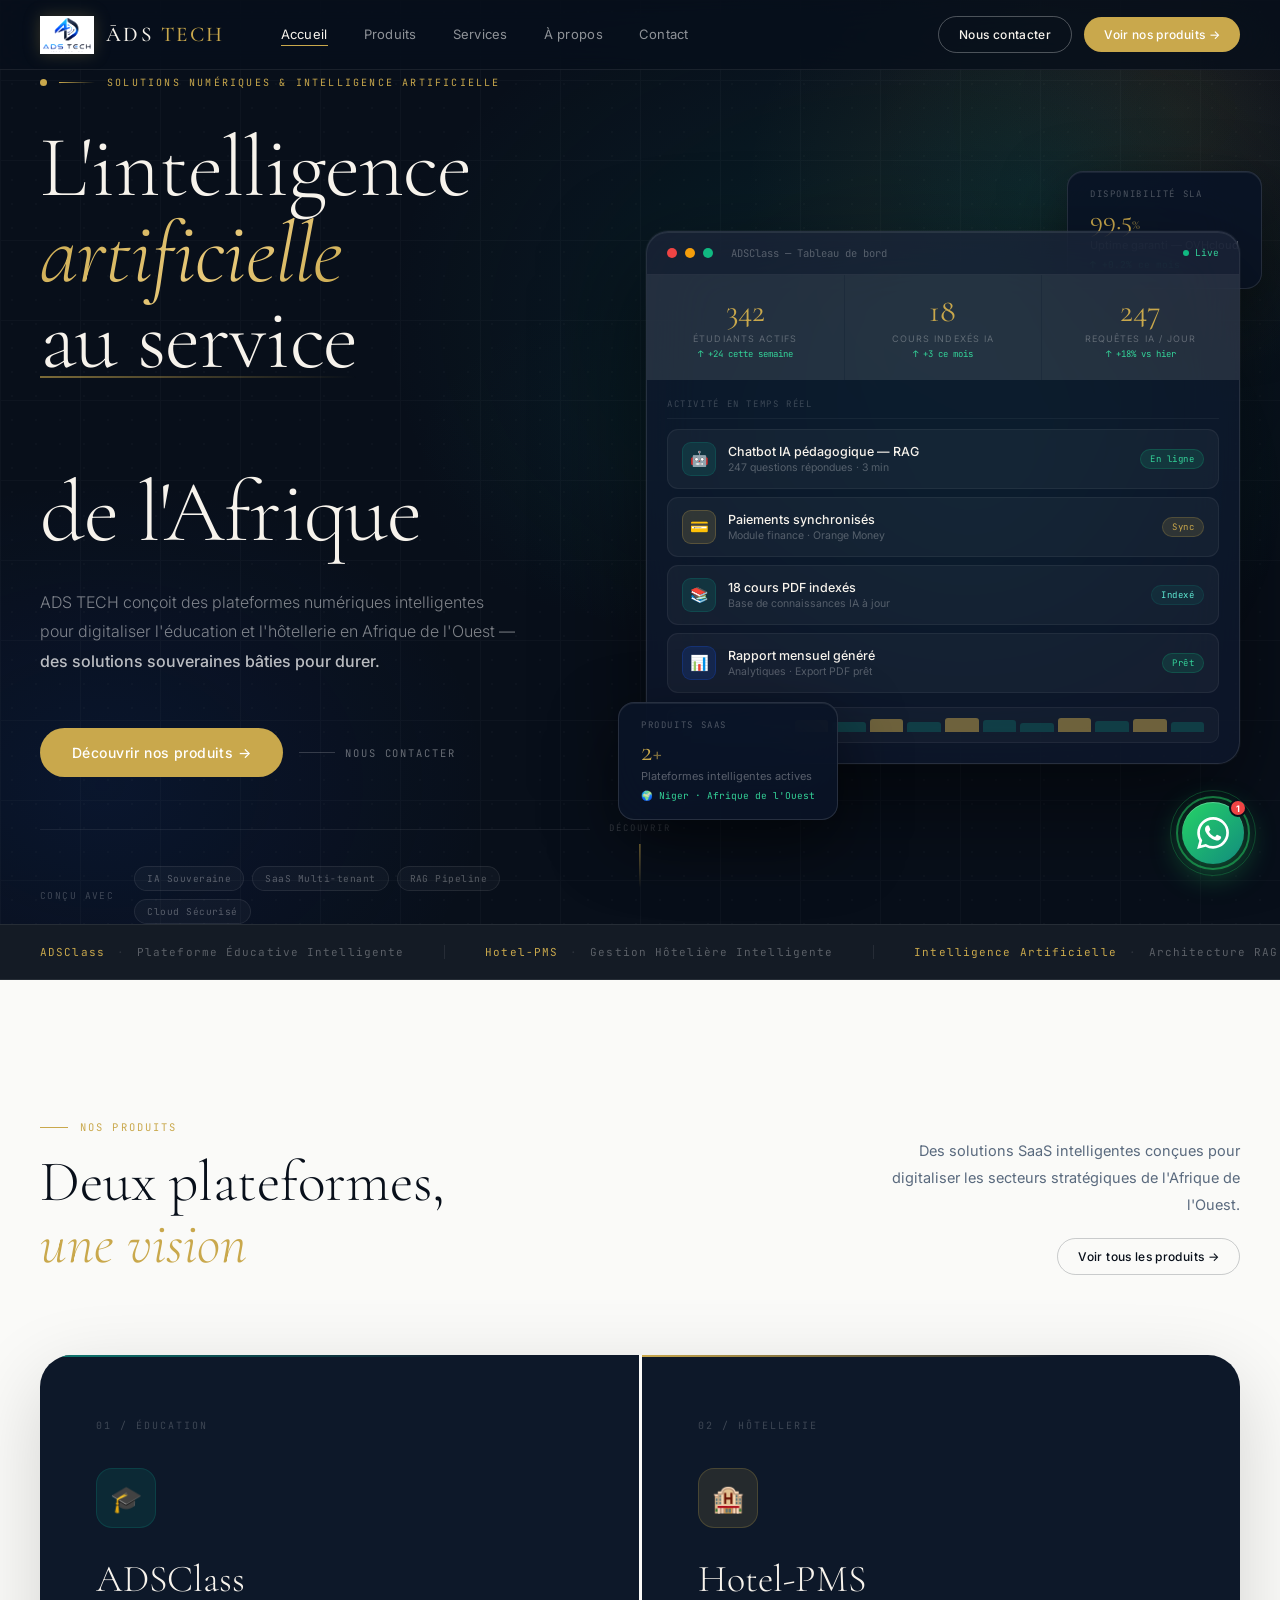
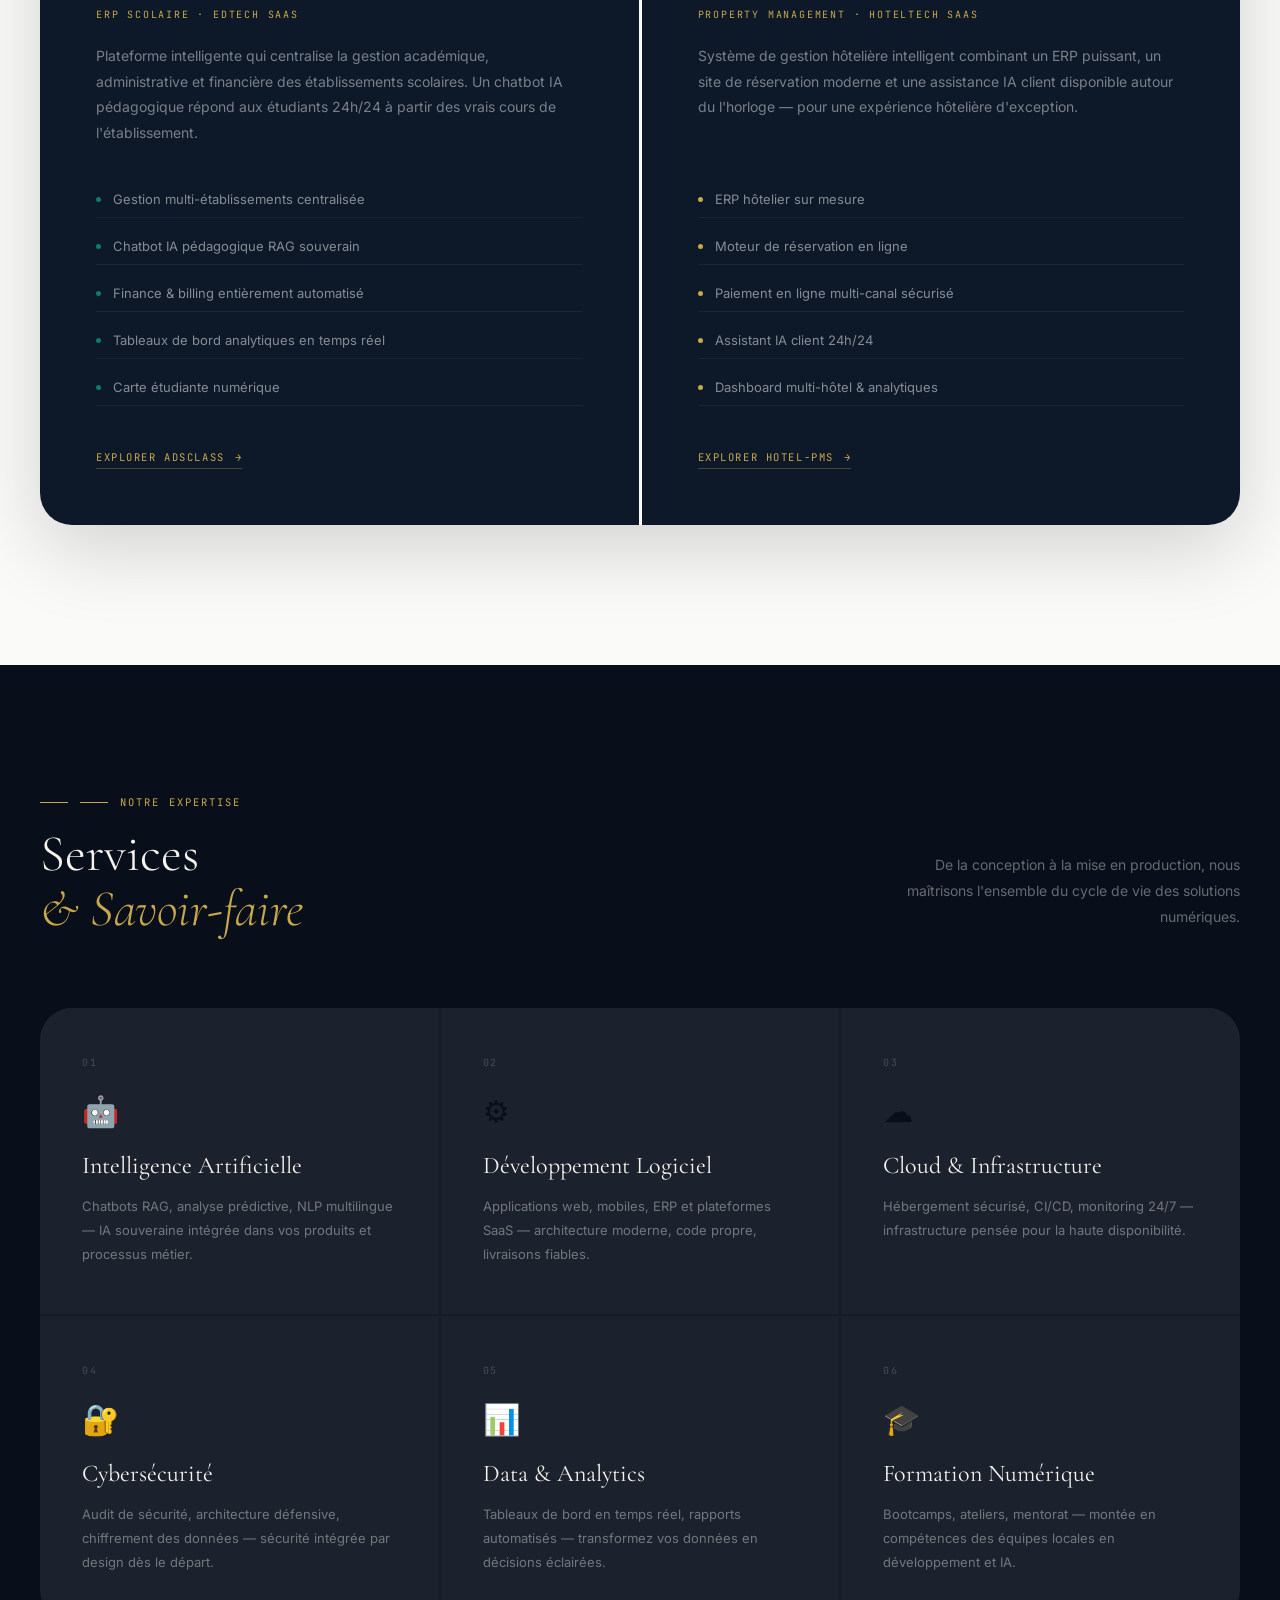
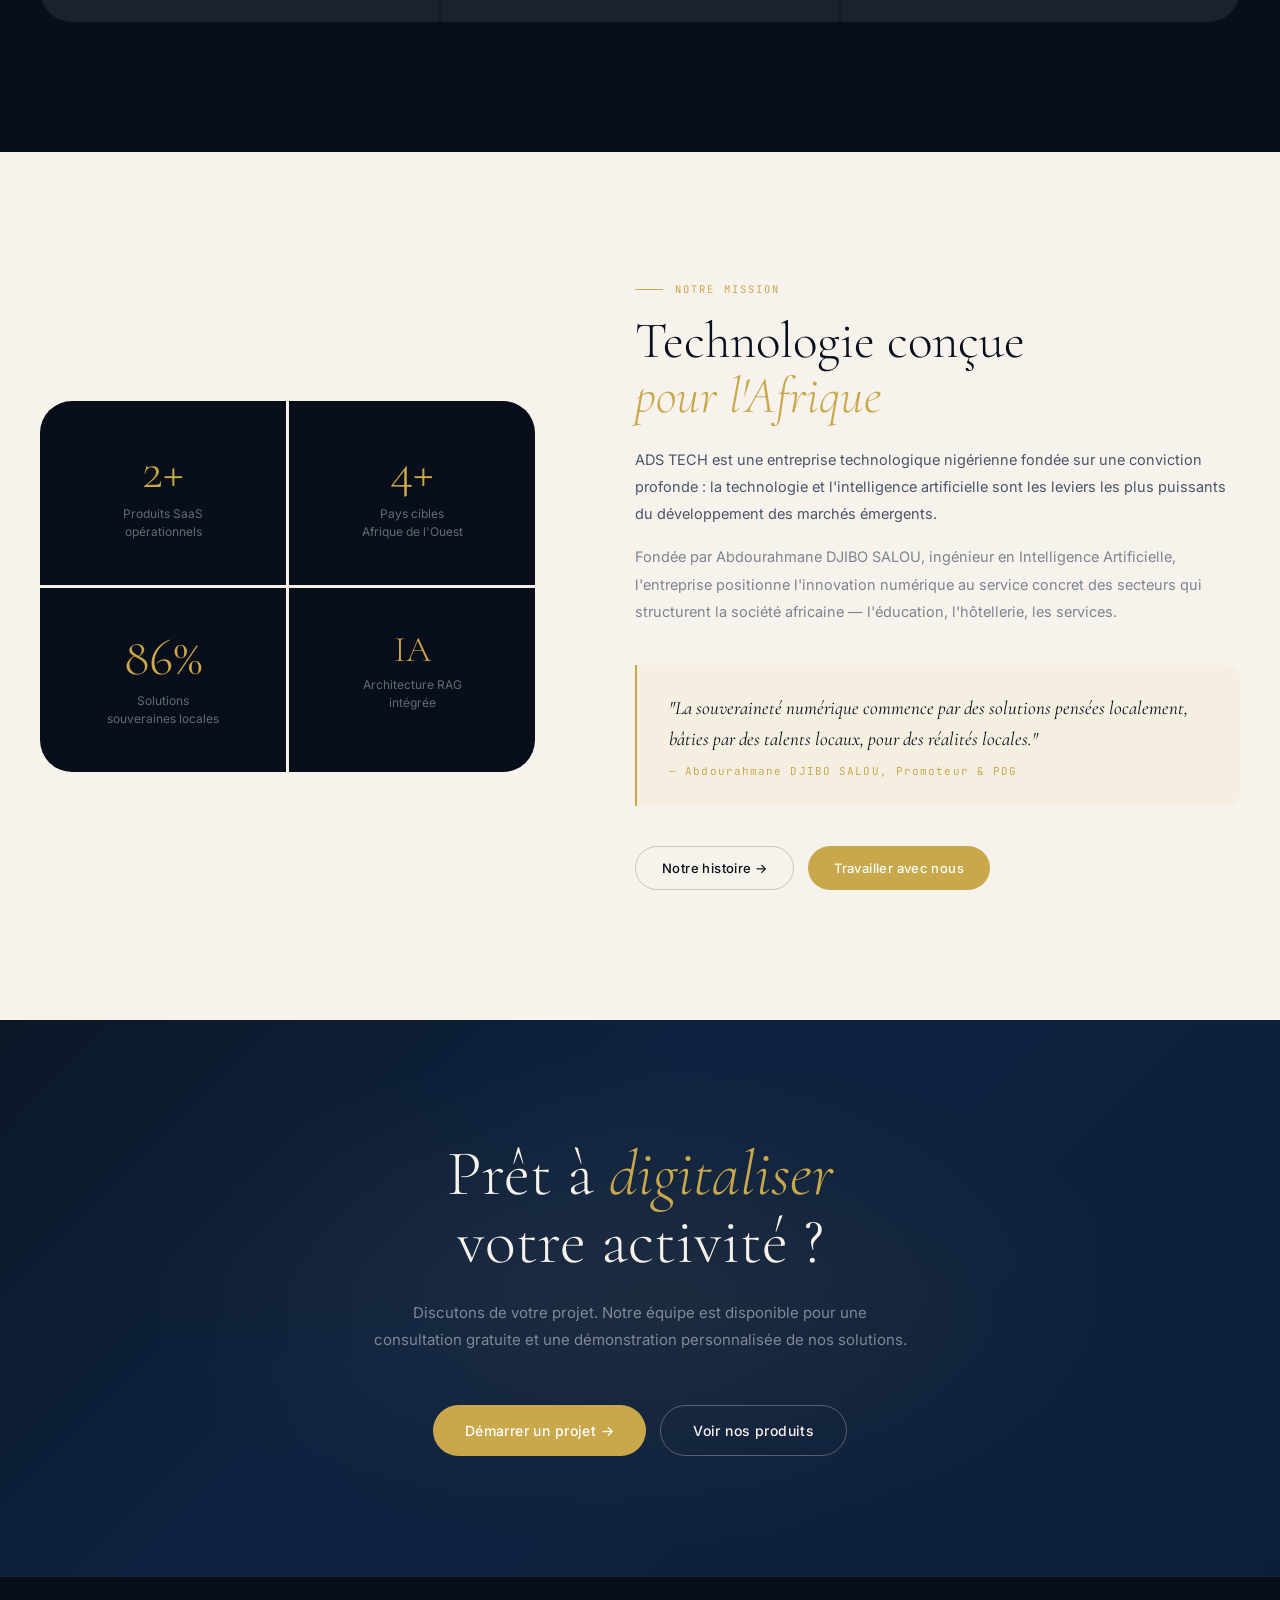
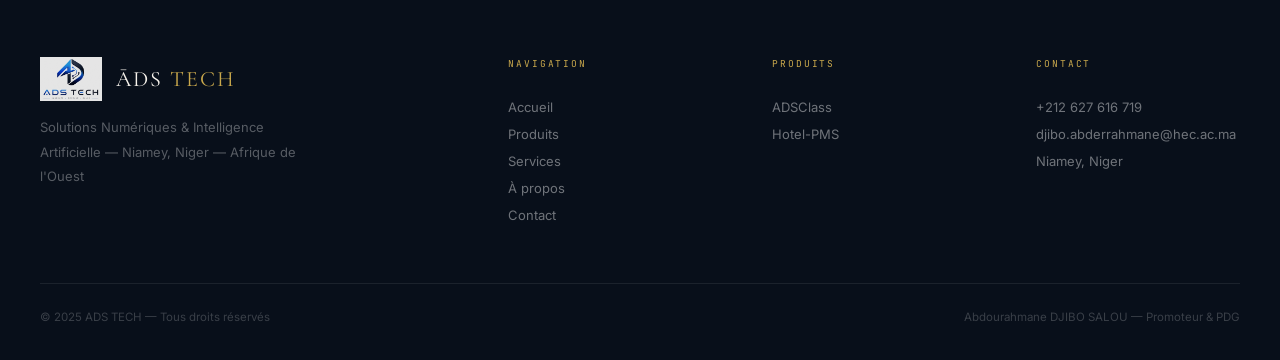
==== index.html @ d8a7e6c4 "Mise à jour du site ADS TECH" ====
<!DOCTYPE html>
<html lang="fr">
<head>
<meta charset="UTF-8">
<meta name="viewport" content="width=device-width, initial-scale=1.0">
<title>ADS TECH — Intelligence Artificielle &amp; Solutions Numériques en Afrique</title>
<!-- ══════════ SEO ULTRA-PREMIUM — ADS TECH ══════════ -->
  <!-- Primary -->
  <meta name="description" content="ADS TECH conçoit des plateformes numériques intelligentes pour l'Afrique de l'Ouest. ADSClass (ERP scolaire IA) et Hotel-PMS — solutions SaaS souveraines.">
  <meta name="keywords" content="ADS TECH, AdsTech, Ads Tech, ads tech, ADSTECH, intelligence artificielle Niger, solutions numériques Afrique, ADSClass, Hotel PMS, ERP scolaire IA, transformation digitale Afrique, SaaS Afrique, chatbot IA pédagogique, développement logiciel Niger, IA Afrique de l'Ouest">
  <meta name="author" content="ADS TECH — Abdourahmane DJIBO SALOU">
  <meta name="robots" content="index, follow, max-image-preview:large, max-snippet:-1, max-video-preview:-1">
  <meta name="googlebot" content="index, follow">
  <meta name="language" content="French">
  <meta name="revisit-after" content="7 days">
  <meta name="geo.region" content="NE">
  <meta name="geo.placename" content="Niamey, Niger">
  <link rel="canonical" href="https://www.adstech.net/index.html">

  <!-- Open Graph / Facebook / WhatsApp / LinkedIn -->
  <meta property="og:type" content="website">
  <meta property="og:url" content="https://www.adstech.net/index.html">
  <meta property="og:site_name" content="ADS TECH">
  <meta property="og:title" content="ADS TECH — Intelligence Artificielle &amp; Solutions Numériques">
  <meta property="og:description" content="Plateformes SaaS intelligentes pour l'éducation et l'hôtellerie en Afrique de l'Ouest. ADSClass &amp; Hotel-PMS par ADS TECH.">
  <meta property="og:image" content="https://www.adstech.net/og-image.jpg">
  <meta property="og:image:width" content="1200">
  <meta property="og:image:height" content="630">
  <meta property="og:image:alt" content="ADS TECH — Solutions Numériques &amp; Intelligence Artificielle">
  <meta property="og:locale" content="fr_FR">

  <!-- Twitter / X Card -->
  <meta name="twitter:card" content="summary_large_image">
  <meta name="twitter:title" content="ADS TECH — IA &amp; Solutions Numériques pour l'Afrique">
  <meta name="twitter:description" content="Plateformes SaaS intelligentes pour l'éducation et l'hôtellerie en Afrique de l'Ouest. ADSClass &amp; Hotel-PMS par ADS TECH.">
  <meta name="twitter:image" content="https://www.adstech.net/og-image.jpg">
  <meta name="twitter:image:alt" content="ADS TECH Logo">

  <!-- Favicon -->
  <link rel="icon" type="image/x-icon" href="favicon.ico">
  <link rel="icon" type="image/png" sizes="32x32" href="favicon-32.png">
  <link rel="icon" type="image/png" sizes="16x16" href="favicon-16.png">
  <link rel="apple-touch-icon" href="logo.png">
  <meta name="theme-color" content="#080F1A">
  <meta name="msapplication-TileColor" content="#080F1A">
  <meta name="msapplication-TileImage" content="logo.png">

  <!-- Schema.org JSON-LD -->
  <script type="application/ld+json">
  {
    "@context": "https://schema.org",
    "@type": "Organization",
    "name": "ADS TECH",
    "alternateName": ["AdsTech", "Ads Tech", "ADSTECH", "ADS-TECH"],
    "url": "https://www.adstech.net",
    "logo": "https://www.adstech.net/logo.png",
    "description": "ADS TECH conçoit des plateformes numériques intelligentes pour l'Afrique de l'Ouest. Intelligence Artificielle, ERP Scolaire (ADSClass) et Gestion Hôtelière (Hotel-PMS).",
    "foundingLocation": {"@type": "Place", "name": "Niamey, Niger"},
    "areaServed": ["Niger", "Afrique de l'Ouest", "Maroc"],
    "contactPoint": {
      "@type": "ContactPoint",
      "telephone": "+212627616719",
      "email": "djibo.abderrahmane@hec.ac.ma",
      "contactType": "customer service",
      "availableLanguage": ["French", "English", "Arabic"]
    },
    "founder": {
      "@type": "Person",
      "name": "Abdourahmane DJIBO SALOU",
      "jobTitle": "Promoteur & PDG",
      "knowsAbout": ["Intelligence Artificielle", "Développement Logiciel", "ERP", "SaaS"]
    },
    "sameAs": []
  }
  </script>
  <!-- ══════════════════════════════════════════════════ -->

<link rel="preconnect" href="https://fonts.googleapis.com">
<link rel="preconnect" href="https://fonts.gstatic.com" crossorigin>
<link href="https://fonts.googleapis.com/css2?family=Cormorant+Garamond:ital,wght@0,300;0,400;0,500;0,600;1,300;1,400;1,500&family=Inter:wght@300;400;500;600&family=JetBrains+Mono:wght@400;500&display=swap" rel="stylesheet">
<link rel="stylesheet" href="shared.css">
<style>
/* ══ HERO v2 — ULTRA PREMIUM ════════════════════════════════════════ */
.hero {
  min-height: 100svh;
  background: var(--navy);
  display: flex; flex-direction: column; justify-content: center;
  position: relative; overflow: hidden; padding: 0 40px;
}

/* layered atmospheric bg */
.hero-bg {
  position: absolute; inset: 0;
  background:
    radial-gradient(ellipse 80% 80% at 70% 35%, rgba(14,123,114,.16) 0%, transparent 50%),
    radial-gradient(ellipse 55% 60% at 8% 85%,  rgba(27,79,216,.10) 0%, transparent 55%),
    radial-gradient(ellipse 45% 55% at 92% 12%, rgba(201,168,76,.07) 0%, transparent 52%),
    radial-gradient(ellipse 30% 30% at 50% 50%, rgba(14,123,114,.04) 0%, transparent 60%);
}

/* fine grid */
.hero-grid-lines {
  position: absolute; inset: 0; opacity: .022;
  background-image:
    linear-gradient(rgba(255,255,255,1) 1px, transparent 1px),
    linear-gradient(90deg, rgba(255,255,255,1) 1px, transparent 1px);
  background-size: 80px 80px;
}

/* dot accent layer */
.hero-dots {
  position: absolute; inset: 0; opacity: .025;
  background-image: radial-gradient(circle, rgba(255,255,255,.8) 1px, transparent 1px);
  background-size: 24px 24px;
}

/* animated orb */
.hero-orb {
  position: absolute; width: 600px; height: 600px; border-radius: 50%;
  top: -100px; right: -60px;
  background: radial-gradient(circle, rgba(14,123,114,.12) 0%, rgba(201,168,76,.04) 40%, transparent 70%);
  animation: orb-drift 12s ease-in-out infinite alternate;
  pointer-events: none;
}
@keyframes orb-drift {
  0%   { transform: translate(0,0) scale(1); }
  33%  { transform: translate(-30px, 20px) scale(1.05); }
  66%  { transform: translate(20px, -15px) scale(.97); }
  100% { transform: translate(-10px, 30px) scale(1.03); }
}

.hero-inner {
  max-width: 1320px; margin: 0 auto; width: 100%;
  display: grid; grid-template-columns: 1fr 1.08fr;
  gap: 56px; align-items: center; padding-top: 70px; position: relative; z-index: 2;
}

/* ── LEFT ─────────────────────────────────────────────────────────── */
.hero-eyebrow {
  display: inline-flex; align-items: center; gap: 12px;
  font-family: var(--mono); font-size: 10px; letter-spacing: .22em;
  color: var(--gold); text-transform: uppercase; margin-bottom: 36px;
}
.hero-eyebrow-dot {
  width: 7px; height: 7px; border-radius: 50%; background: var(--gold);
  box-shadow: 0 0 0 0 rgba(201,168,76,.5);
  animation: pulse-dot 2.4s ease-in-out infinite;
}
@keyframes pulse-dot {
  0%,100% { box-shadow: 0 0 0 0 rgba(201,168,76,.5); }
  50%      { box-shadow: 0 0 0 8px rgba(201,168,76,0); }
}
.hero-eyebrow-line { width: 36px; height: 1px; background: linear-gradient(90deg, var(--gold), transparent); }

.hero-title {
  font-family: var(--serif);
  font-size: clamp(60px, 6.8vw, 106px);
  font-weight: 300; line-height: .99; color: var(--cream);
  margin-bottom: 32px; letter-spacing: -.8px;
}
.hero-title em {
  font-style: italic; color: var(--gold);
  background: linear-gradient(135deg, var(--gold) 0%, #e8c97a 60%, var(--gold) 100%);
  -webkit-background-clip: text; -webkit-text-fill-color: transparent;
  background-clip: text;
}
.hero-title .line-u {
  display: block; position: relative; width: fit-content;
}
.hero-title .line-u::after {
  content: ''; position: absolute; bottom: 6px; left: 0; right: 0;
  height: 1.5px;
  background: linear-gradient(90deg, rgba(201,168,76,.6), transparent);
}

.hero-desc {
  font-size: 16px; line-height: 1.84; color: rgba(255,255,255,.48);
  max-width: 480px; margin-bottom: 52px; font-weight: 300;
}
.hero-desc strong { color: rgba(255,255,255,.72); font-weight: 500; }

.hero-actions { display: flex; gap: 16px; flex-wrap: wrap; align-items: center; }
.hero-btn-secondary {
  font-family: var(--mono); font-size: 10.5px; letter-spacing: .18em;
  color: rgba(255,255,255,.38); text-transform: uppercase;
  display: flex; align-items: center; gap: 10px; transition: color .25s;
  text-decoration: none;
}
.hero-btn-secondary::before { content:''; width:36px; height:1px; background:rgba(255,255,255,.18); transition:width .25s,background .25s; }
.hero-btn-secondary:hover { color: var(--gold); }
.hero-btn-secondary:hover::before { width:48px; background:var(--gold); }

/* trust row */
.hero-trust {
  display: flex; align-items: center; gap: 20px;
  margin-top: 52px; padding-top: 36px;
  border-top: 1px solid rgba(255,255,255,.07);
}
.hero-trust-label {
  font-family: var(--mono); font-size: 9.5px; letter-spacing: .15em;
  color: rgba(255,255,255,.22); text-transform: uppercase; flex-shrink: 0;
}
.hero-trust-items { display: flex; gap: 8px; flex-wrap: wrap; }
.hero-trust-chip {
  font-family: var(--mono); font-size: 9.5px; letter-spacing: .05em;
  color: rgba(255,255,255,.3); padding: 5px 12px; border-radius: 100px;
  border: 1px solid rgba(255,255,255,.08); background: rgba(255,255,255,.03);
  transition: border-color .2s, color .2s;
}
.hero-trust-chip:hover { border-color: rgba(201,168,76,.3); color: var(--gold); }

/* ── RIGHT — DASHBOARD CARD ───────────────────────────────────────── */
.hero-visual { position: relative; padding: 36px 0 36px 0; }

/* glow behind card */
.hero-visual::before {
  content: ''; position: absolute; inset: -40px; border-radius: 40px;
  background: radial-gradient(ellipse 70% 60% at 55% 50%, rgba(14,123,114,.18) 0%, transparent 65%);
  pointer-events: none;
}

.hero-card-main {
  background: rgba(15,25,45,.75);
  border: 1px solid rgba(255,255,255,.11);
  border-radius: 22px;
  backdrop-filter: blur(32px) saturate(140%);
  overflow: hidden;
  box-shadow:
    0 40px 100px rgba(0,0,0,.55),
    inset 0 1px 0 rgba(255,255,255,.08),
    0 0 0 1px rgba(255,255,255,.04);
  transition: transform .4s cubic-bezier(.4,0,.2,1), box-shadow .4s;
}
.hero-card-main:hover {
  transform: translateY(-4px) rotate(.3deg);
  box-shadow:
    0 56px 120px rgba(0,0,0,.6),
    inset 0 1px 0 rgba(255,255,255,.1),
    0 0 0 1px rgba(255,255,255,.06);
}

/* titlebar */
.hcm-top {
  padding: 14px 20px;
  background: rgba(255,255,255,.04);
  border-bottom: 1px solid rgba(255,255,255,.07);
  display: flex; align-items: center; gap: 8px;
}
.hcm-dot { width: 10px; height: 10px; border-radius: 50%; }
.hcm-title {
  font-family: var(--mono); font-size: 10.5px;
  color: rgba(255,255,255,.28); margin-left: 10px; flex: 1;
}
.hcm-status {
  display: flex; align-items: center; gap: 6px;
  font-family: var(--mono); font-size: 9.5px; color: #34d399;
}
.hcm-status-dot {
  width: 6px; height: 6px; border-radius: 50%; background: #10b981;
  animation: pulse-dot 2s infinite;
}

/* metrics bar */
.metric-row {
  display: grid; grid-template-columns: repeat(3,1fr); gap: 1px;
  background: rgba(255,255,255,.07); margin: 0;
}
.metric-cell {
  background: rgba(255,255,255,.03); padding: 20px 14px; text-align: center;
  transition: background .2s;
}
.metric-cell:hover { background: rgba(255,255,255,.06); }
.metric-num {
  font-family: var(--serif); font-size: 32px; font-weight: 400;
  color: var(--gold); line-height: 1;
}
.metric-lbl {
  font-size: 9px; color: rgba(255,255,255,.28);
  text-transform: uppercase; letter-spacing: .12em; margin-top: 6px;
}
.metric-delta {
  font-family: var(--mono); font-size: 9px; color: #34d399;
  margin-top: 4px;
}

/* body */
.hcm-body { padding: 18px 20px 20px; }

/* section label */
.hcm-section-label {
  font-family: var(--mono); font-size: 9px; letter-spacing: .18em;
  color: rgba(255,255,255,.2); text-transform: uppercase;
  margin-bottom: 10px; padding-bottom: 8px;
  border-bottom: 1px solid rgba(255,255,255,.05);
}

.activity-list { display: flex; flex-direction: column; gap: 8px; }
.activity-item {
  display: flex; align-items: center; gap: 12px;
  background: rgba(255,255,255,.04);
  border: 1px solid rgba(255,255,255,.06);
  border-radius: 11px; padding: 12px 14px;
  transition: background .22s, border-color .22s, transform .22s;
}
.activity-item:hover {
  background: rgba(255,255,255,.08);
  border-color: rgba(255,255,255,.12);
  transform: translateX(3px);
}
.ai-icon {
  width: 34px; height: 34px; border-radius: 9px; flex-shrink: 0;
  display: flex; align-items: center; justify-content: center; font-size: 15px;
}
.ai-icon.teal { background: rgba(14,123,114,.22); border: 1px solid rgba(14,123,114,.32); }
.ai-icon.gold { background: rgba(201,168,76,.16); border: 1px solid rgba(201,168,76,.26); }
.ai-icon.blue { background: rgba(27,79,216,.18); border: 1px solid rgba(27,79,216,.28); }
.ai-info { flex: 1; min-width: 0; }
.ai-name { font-size: 12.5px; color: var(--cream); font-weight: 500; white-space: nowrap; overflow: hidden; text-overflow: ellipsis; }
.ai-sub  { font-size: 10.5px; color: rgba(255,255,255,.28); margin-top: 2px; }
.ai-badge {
  font-family: var(--mono); font-size: 9px; padding: 3px 9px;
  border-radius: 100px; white-space: nowrap; letter-spacing: .05em;
}
.ai-badge.green  { background: rgba(16,185,129,.14); color: #34d399; border: 1px solid rgba(16,185,129,.22); }
.ai-badge.gold   { background: rgba(201,168,76,.14); color: var(--gold); border: 1px solid rgba(201,168,76,.22); }
.ai-badge.teal-b { background: rgba(14,123,114,.14); color: #5eead4; border: 1px solid rgba(14,123,114,.22); }

/* mini chart bar */
.mini-chart {
  display: flex; align-items: flex-end; gap: 4px;
  height: 36px; margin-top: 14px; padding: 10px 14px;
  background: rgba(255,255,255,.03); border-radius: 9px;
  border: 1px solid rgba(255,255,255,.05);
}
.mc-bar {
  flex: 1; border-radius: 3px 3px 0 0;
  background: rgba(14,123,114,.35);
  transition: background .2s;
}
.mc-bar:hover { background: rgba(14,123,114,.65); }
.mc-bar.high { background: rgba(201,168,76,.5); }
.mc-bar.high:hover { background: rgba(201,168,76,.8); }

/* ── FLOATING CARDS ───────────────────────────────────────────────── */
.hero-card-float {
  position: absolute;
  background: rgba(10,20,38,.92);
  border: 1px solid rgba(255,255,255,.12);
  border-radius: 16px; padding: 16px 22px;
  backdrop-filter: blur(28px) saturate(160%);
  box-shadow: 0 24px 64px rgba(0,0,0,.5), inset 0 1px 0 rgba(255,255,255,.07);
}
.hero-card-float.f1 {
  top: -24px; right: -22px;
  animation: float1 6s ease-in-out infinite;
}
.hero-card-float.f2 {
  bottom: -20px; left: -28px;
  animation: float2 7s ease-in-out infinite;
}
@keyframes float1 {
  0%,100% { transform: translateY(0) rotate(0deg); }
  50%      { transform: translateY(-8px) rotate(.5deg); }
}
@keyframes float2 {
  0%,100% { transform: translateY(0) rotate(0deg); }
  50%      { transform: translateY(6px) rotate(-.4deg); }
}
.hcf-label {
  font-family: var(--mono); font-size: 9px; letter-spacing: .18em;
  color: rgba(255,255,255,.28); text-transform: uppercase; margin-bottom: 6px;
}
.hcf-val { font-family: var(--serif); font-size: 28px; color: var(--gold); line-height: 1; }
.hcf-sub { font-size: 11px; color: rgba(255,255,255,.32); margin-top: 4px; }
.hcf-trend {
  display: inline-flex; align-items: center; gap: 4px;
  font-family: var(--mono); font-size: 9.5px; color: #34d399;
  margin-top: 6px;
}

/* ── SCROLL INDICATOR ─────────────────────────────────────────────── */
.hero-scroll {
  position: absolute; bottom: 36px; left: 50%; transform: translateX(-50%);
  display: flex; flex-direction: column; align-items: center; gap: 10px;
  font-family: var(--mono); font-size: 9px; letter-spacing: .2em;
  color: rgba(255,255,255,.2); text-transform: uppercase;
  animation: fadeIn 1s 1.4s both;
}
.hero-scroll-line {
  width: 1px; height: 44px;
  background: linear-gradient(180deg, var(--gold) 0%, transparent 100%);
  animation: scroll-line 2.2s ease-in-out infinite;
}
@keyframes scroll-line {
  0%,100% { opacity: .25; transform: scaleY(1) translateY(0); }
  50%      { opacity: .9;  transform: scaleY(.55) translateY(10px); }
}

/* ══ MARQUEE ═════════════════════════════════════════════════════════ */
.marquee-section {
  background: rgba(8,15,26,.95); border-top: 1px solid var(--border);
  border-bottom: 1px solid var(--border); overflow: hidden; padding: 20px 0;
}
.marquee-track {
  display: flex; gap: 0; width: max-content;
  animation: marquee 28s linear infinite;
}
.marquee-track:hover { animation-play-state: paused; }
@keyframes marquee { from { transform: translateX(0); } to { transform: translateX(-50%); } }
.marquee-item {
  display: flex; align-items: center; gap: 12px; padding: 0 40px;
  font-family: var(--mono); font-size: 11px; color: rgba(255,255,255,.3);
  letter-spacing: .1em; white-space: nowrap; border-right: 1px solid var(--border);
}
.marquee-item em { font-style: normal; color: var(--gold); }
.marquee-sep { color: rgba(255,255,255,.1); }

/* ══ PRODUITS ════════════════════════════════════════════════════════ */
.products-section { background: var(--offwhite); padding: 140px 40px; }
.products-wrap { max-width: 1320px; margin: 0 auto; }
.products-header { display: grid; grid-template-columns: 1fr 1fr; gap: 60px; align-items: flex-end; margin-bottom: 80px; }
.products-header-right { display: flex; flex-direction: column; align-items: flex-end; justify-content: flex-end; gap: 20px; }
.products-grid { display: grid; grid-template-columns: 1fr 1fr; gap: 3px; border-radius: var(--r-xl); overflow: hidden; box-shadow: var(--shadow-lg); }
.pcard {
  position: relative; overflow: hidden;
  background: var(--navy-2); padding: 64px 56px 56px;
  cursor: pointer; transition: background .35s;
  display: flex; flex-direction: column;
}
.pcard:hover { background: #0f1f38; }
.pcard-accent { position: absolute; top: 0; left: 0; right: 0; height: 2px; }
.pcard-accent.t { background: linear-gradient(90deg, var(--teal), transparent 70%); }
.pcard-accent.g { background: linear-gradient(90deg, var(--gold), transparent 70%); }
.pcard-num {
  font-family: var(--mono); font-size: 10px; letter-spacing: .2em;
  color: rgba(255,255,255,.2); text-transform: uppercase; margin-bottom: 36px;
}
.pcard-icon {
  width: 60px; height: 60px; border-radius: 16px; margin-bottom: 28px;
  display: flex; align-items: center; justify-content: center; font-size: 26px;
}
.pcard-icon.teal-i { background: rgba(14,123,114,.18); border: 1px solid rgba(14,123,114,.28); }
.pcard-icon.gold-i { background: rgba(201,168,76,.13); border: 1px solid rgba(201,168,76,.22); }
.pcard-name { font-family: var(--serif); font-size: 38px; color: var(--cream); font-weight: 300; margin-bottom: 6px; }
.pcard-cat  { font-family: var(--mono); font-size: 10px; letter-spacing: .18em; color: var(--gold); text-transform: uppercase; margin-bottom: 22px; }
.pcard-desc { font-size: 14px; color: rgba(255,255,255,.45); line-height: 1.82; margin-bottom: 36px; flex: 1; }
.pcard-features { display: flex; flex-direction: column; gap: 10px; margin-bottom: 44px; }
.pcard-feat {
  display: flex; align-items: center; gap: 12px;
  font-size: 13px; color: rgba(255,255,255,.5);
  padding: 10px 0; border-bottom: 1px solid rgba(255,255,255,.05);
}
.pcard-feat::before { content: ''; width: 5px; height: 5px; border-radius: 50%; background: var(--teal); flex-shrink: 0; }
.pcard-feat.gold-feat::before { background: var(--gold); }
.pcard-cta {
  display: inline-flex; align-items: center; gap: 10px;
  font-family: var(--mono); font-size: 10.5px; letter-spacing: .15em;
  color: var(--gold); text-transform: uppercase; text-decoration: none;
  border-bottom: 1px solid rgba(201,168,76,.3); padding-bottom: 4px;
  width: fit-content; transition: gap .25s, border-color .25s;
}
.pcard:hover .pcard-cta { gap: 16px; border-color: var(--gold); }

/* ══ SERVICES STRIP ══════════════════════════════════════════════════ */
.services-section { background: var(--navy); padding: 130px 40px; }
.services-wrap { max-width: 1320px; margin: 0 auto; }
.services-grid { display: grid; grid-template-columns: repeat(3,1fr); gap: 2px; margin-top: 72px; background: rgba(255,255,255,.05); border-radius: var(--r-xl); overflow: hidden; }
.svc-card {
  background: rgba(255,255,255,.03); padding: 48px 42px;
  transition: background .25s;
  position: relative; overflow: hidden;
}
.svc-card::before {
  content: ''; position: absolute; top: 0; left: 0; right: 0; height: 1px;
  background: linear-gradient(90deg, transparent, rgba(201,168,76,.4), transparent);
  opacity: 0; transition: opacity .3s;
}
.svc-card:hover { background: rgba(255,255,255,.07); }
.svc-card:hover::before { opacity: 1; }
.svc-num { font-family: var(--mono); font-size: 10px; letter-spacing: .15em; color: rgba(255,255,255,.18); margin-bottom: 24px; }
.svc-icon { font-size: 30px; margin-bottom: 22px; }
.svc-name { font-family: var(--serif); font-size: 24px; color: var(--cream); margin-bottom: 14px; }
.svc-desc { font-size: 13px; color: rgba(255,255,255,.38); line-height: 1.85; }

/* ══ ABOUT BAND ══════════════════════════════════════════════════════ */
.about-section { background: var(--cream); padding: 130px 40px; }
.about-wrap { max-width: 1320px; margin: 0 auto; display: grid; grid-template-columns: .9fr 1.1fr; gap: 100px; align-items: center; }
.about-figures { display: grid; grid-template-columns: 1fr 1fr; gap: 3px; border-radius: var(--r-xl); overflow: hidden; }
.figure-cell {
  background: var(--navy); padding: 44px 36px; text-align: center;
  transition: background .25s;
}
.figure-cell:hover { background: var(--navy-3); }
.figure-num { font-family: var(--serif); font-size: 52px; font-weight: 300; color: var(--gold); line-height: 1; }
.figure-lbl { font-size: 12px; color: rgba(255,255,255,.38); margin-top: 8px; line-height: 1.5; }
.about-content .s-label { color: var(--gold); }
.about-content .s-label::before { background: var(--gold); }
.about-heading { font-family: var(--serif); font-size: clamp(36px,4vw,56px); color: var(--navy); font-weight: 300; line-height: 1.07; margin-bottom: 22px; }
.about-heading em { font-style: italic; color: var(--gold); }
.about-body { font-size: 14.5px; color: #4a5568; line-height: 1.88; margin-bottom: 16px; }
.about-body + .about-body { color: rgba(74,85,104,.7); }
.about-cta { margin-top: 40px; display: flex; gap: 14px; }
.about-quote {
  margin-top: 40px; padding: 28px 32px;
  border-left: 2px solid var(--gold); background: rgba(201,168,76,.06);
  border-radius: 0 var(--r-md) var(--r-md) 0;
}
.about-quote p { font-family: var(--serif); font-size: 19px; color: var(--navy); font-style: italic; line-height: 1.6; }
.about-quote cite { font-size: 11px; color: var(--gold); font-family: var(--mono); letter-spacing: .1em; margin-top: 10px; display: block; font-style: normal; }

/* ══ CTA BAND ════════════════════════════════════════════════════════ */
.cta-section {
  padding: 120px 40px;
  background: linear-gradient(135deg, #0B1828 0%, #0E2240 40%, #0D1E38 100%);
  text-align: center; position: relative; overflow: hidden;
}
.cta-section::before {
  content: ''; position: absolute; inset: 0;
  background: radial-gradient(ellipse 60% 70% at 50% 50%, rgba(201,168,76,.08) 0%, transparent 65%);
}
.cta-inner { max-width: 720px; margin: 0 auto; position: relative; z-index: 1; }
.cta-heading { font-family: var(--serif); font-size: clamp(40px,5vw,68px); font-weight: 300; color: var(--cream); line-height: 1.07; margin-bottom: 22px; }
.cta-heading em { font-style: italic; color: var(--gold); }
.cta-sub { font-size: 15px; color: rgba(255,255,255,.45); line-height: 1.8; margin-bottom: 52px; max-width: 540px; margin-inline: auto; }
.cta-actions { display: flex; gap: 14px; justify-content: center; flex-wrap: wrap; }

/* ══ RESPONSIVE ══════════════════════════════════════════════════════ */
@media(max-width:1080px){
  .hero-inner { grid-template-columns: 1fr; }
  .hero-visual { display: none; }
  .products-header { grid-template-columns: 1fr; }
  .products-header-right { align-items: flex-start; }
  .products-grid { grid-template-columns: 1fr; }
  .about-wrap { grid-template-columns: 1fr; gap: 60px; }
  .services-grid { grid-template-columns: 1fr 1fr; }
}
@media(max-width:640px){
  .services-grid { grid-template-columns: 1fr; }
  .hero-title { font-size: 48px; }
}

/* ── LOGO STYLES ─────────────────────────────────────────────────── */
.nav-logo-img {
  display: flex; align-items: center; gap: 12px;
  text-decoration: none; margin-right: 56px; flex-shrink: 0;
}
.nav-logo-img-el {
  height: 38px; width: auto;
  filter: brightness(1.1) drop-shadow(0 0 8px rgba(201,168,76,.25));
  transition: filter .25s, transform .25s;
}
.nav-logo-img:hover .nav-logo-img-el {
  filter: brightness(1.2) drop-shadow(0 0 14px rgba(201,168,76,.5));
  transform: scale(1.04);
}
.nav-logo-text {
  font-family: var(--serif); font-size: 21px; font-weight: 500;
  color: var(--cream); letter-spacing: 2.5px;
}
.nav-logo-text em { font-style: normal; color: var(--gold); }

.footer-brand-logo {
  display: flex; align-items: center; gap: 14px;
}
.footer-logo-img {
  height: 44px; width: auto;
  filter: brightness(.9) saturate(.85);
  transition: filter .25s;
}
.footer-brand-logo:hover .footer-logo-img {
  filter: brightness(1.05) saturate(1);
}
.footer-brand-logo span {
  font-family: var(--serif); font-size: 22px; color: var(--cream); letter-spacing: 2px;
}
.footer-brand-logo span em { font-style: normal; color: var(--gold); }


/* ══ WHATSAPP FLOATING BUTTON — ULTRA PREMIUM ══════════════════════ */
.wa-float {
  position: fixed;
  bottom: 36px;
  right: 36px;
  z-index: 9999;
  display: flex;
  flex-direction: column;
  align-items: flex-end;
  gap: 12px;
}

/* Main button */
.wa-btn {
  width: 62px; height: 62px; border-radius: 50%;
  background: linear-gradient(135deg, #25D366 0%, #128C7E 100%);
  display: flex; align-items: center; justify-content: center;
  cursor: pointer; text-decoration: none;
  box-shadow:
    0 8px 32px rgba(37,211,102,.45),
    0 2px 8px rgba(0,0,0,.25),
    inset 0 1px 0 rgba(255,255,255,.25);
  transition: transform .3s cubic-bezier(.34,1.56,.64,1), box-shadow .3s;
  position: relative;
}
.wa-btn:hover {
  transform: scale(1.1) translateY(-3px);
  box-shadow:
    0 16px 48px rgba(37,211,102,.55),
    0 4px 16px rgba(0,0,0,.3),
    inset 0 1px 0 rgba(255,255,255,.3);
}
.wa-btn:active { transform: scale(.97); }

/* WhatsApp SVG icon */
.wa-icon {
  width: 32px; height: 32px; fill: #fff;
}

/* Pulse ring animation */
.wa-btn::before {
  content: '';
  position: absolute; inset: -6px; border-radius: 50%;
  border: 2px solid rgba(37,211,102,.5);
  animation: wa-pulse 2.4s ease-out infinite;
}
.wa-btn::after {
  content: '';
  position: absolute; inset: -12px; border-radius: 50%;
  border: 1.5px solid rgba(37,211,102,.25);
  animation: wa-pulse 2.4s .4s ease-out infinite;
}
@keyframes wa-pulse {
  0%   { transform: scale(.88); opacity: .9; }
  70%  { transform: scale(1.18); opacity: 0; }
  100% { transform: scale(1.18); opacity: 0; }
}

/* Tooltip bubble */
.wa-tooltip {
  background: rgba(8,15,26,.94);
  border: 1px solid rgba(255,255,255,.1);
  border-radius: 14px;
  padding: 14px 20px;
  backdrop-filter: blur(20px);
  box-shadow: 0 12px 40px rgba(0,0,0,.4), inset 0 1px 0 rgba(255,255,255,.07);
  transform: translateX(10px);
  opacity: 0; pointer-events: none;
  transition: opacity .28s, transform .28s;
  white-space: nowrap;
  min-width: 200px;
}
.wa-float:hover .wa-tooltip,
.wa-float.open .wa-tooltip {
  opacity: 1; transform: translateX(0); pointer-events: auto;
}
.wa-tooltip-label {
  font-family: 'JetBrains Mono', monospace;
  font-size: 9.5px; letter-spacing: .16em;
  color: rgba(255,255,255,.35); text-transform: uppercase; margin-bottom: 6px;
}
.wa-tooltip-name {
  font-size: 14px; font-weight: 600; color: #fff; margin-bottom: 2px;
}
.wa-tooltip-status {
  display: flex; align-items: center; gap: 6px;
  font-size: 12px; color: rgba(255,255,255,.45);
}
.wa-tooltip-dot {
  width: 7px; height: 7px; border-radius: 50%; background: #25D366;
  animation: wa-pulse 2s infinite;
}
.wa-tooltip-msg {
  font-size: 12.5px; color: rgba(255,255,255,.55);
  margin-top: 10px; padding-top: 10px;
  border-top: 1px solid rgba(255,255,255,.08);
  line-height: 1.5;
}
.wa-tooltip-cta {
  display: inline-flex; align-items: center; gap: 8px;
  margin-top: 12px; width: 100%; justify-content: center;
  background: linear-gradient(135deg, #25D366, #128C7E);
  color: #fff; font-size: 12.5px; font-weight: 500;
  padding: 10px 16px; border-radius: 100px; text-decoration: none;
  transition: opacity .2s, transform .2s;
  box-shadow: 0 4px 16px rgba(37,211,102,.35);
}
.wa-tooltip-cta:hover { opacity: .9; transform: translateY(-1px); }

/* Badge notification */
.wa-badge {
  position: absolute; top: -3px; right: -3px;
  width: 18px; height: 18px; border-radius: 50%;
  background: #ef4444; border: 2px solid #080F1A;
  display: flex; align-items: center; justify-content: center;
  font-size: 9px; font-weight: 700; color: #fff;
  animation: wa-badge-in .4s .8s cubic-bezier(.34,1.56,.64,1) both;
}
@keyframes wa-badge-in {
  from { transform: scale(0); opacity: 0; }
  to   { transform: scale(1); opacity: 1; }
}

/* Entry animation */
.wa-float {
  animation: wa-enter .6s 1.5s cubic-bezier(.34,1.56,.64,1) both;
}
@keyframes wa-enter {
  from { transform: translateY(20px) scale(.8); opacity: 0; }
  to   { transform: translateY(0) scale(1); opacity: 1; }
}

@media(max-width:768px){
  .wa-float { bottom: 24px; right: 20px; }
  .wa-btn { width: 56px; height: 56px; }
  .wa-icon { width: 28px; height: 28px; }
  .wa-tooltip { min-width: 180px; }
}

</style>
</head>
<body>

<!-- NAV -->
<nav class="nav">
  <div class="nav-wrap">
    <a href="index.html" class="nav-logo nav-logo-img">
      <img src="logo.png" alt="ADS TECH — Intelligence Artificielle &amp; Solutions Numériques" class="nav-logo-img-el">
      <span class="nav-logo-text">ĀDS <em>TECH</em></span>
    </a>
    <div class="nav-links">
      <a href="index.html" class="active">Accueil</a>
      <a href="produits.html">Produits</a>
      <a href="services.html">Services</a>
      <a href="apropos.html">À propos</a>
      <a href="contact.html">Contact</a>
    </div>
    <div class="nav-right">
      <a href="contact.html" class="btn btn-outline-light btn-sm">Nous contacter</a>
      <a href="produits.html" class="btn btn-gold btn-sm">Voir nos produits →</a>
    </div>
    <button class="nav-burger" onclick="toggleMenu()">☰</button>
  </div>
  <div class="nav-mobile" id="navMobile">
    <a href="index.html">Accueil</a>
    <a href="produits.html">Produits</a>
    <a href="services.html">Services</a>
    <a href="apropos.html">À propos</a>
    <a href="contact.html">Contact</a>
  </div>
</nav>

<!-- HERO -->
<section class="hero">
  <div class="hero-bg"></div>
  <div class="hero-grid-lines"></div>
  <div class="hero-dots"></div>
  <div class="hero-orb"></div>
  <div class="hero-inner">

    <!-- LEFT -->
    <div class="anim-up">
      <div class="hero-eyebrow">
        <div class="hero-eyebrow-dot"></div>
        <div class="hero-eyebrow-line"></div>
        Solutions Numériques & Intelligence Artificielle
      </div>
      <h1 class="hero-title">
        L'intelligence<br>
        <em>artificielle</em><br>
        <span class="line-u">au service</span><br>
        de l'Afrique
      </h1>
      <p class="hero-desc">
        ADS TECH conçoit des plateformes numériques intelligentes pour digitaliser
        l'éducation et l'hôtellerie en Afrique de l'Ouest —
        <strong>des solutions souveraines bâties pour durer.</strong>
      </p>
      <div class="hero-actions">
        <a href="produits.html" class="btn btn-gold btn-lg">Découvrir nos produits →</a>
        <a href="contact.html" class="hero-btn-secondary">Nous contacter</a>
      </div>
      <div class="hero-trust">
        <span class="hero-trust-label">Conçu avec</span>
        <div class="hero-trust-items">
          <span class="hero-trust-chip">IA Souveraine</span>
          <span class="hero-trust-chip">SaaS Multi-tenant</span>
          <span class="hero-trust-chip">RAG Pipeline</span>
          <span class="hero-trust-chip">Cloud Sécurisé</span>
        </div>
      </div>
    </div>

    <!-- RIGHT — Dashboard -->
    <div class="hero-visual anim-up-2">

      <!-- Float card top-right -->
      <div class="hero-card-float f1">
        <div class="hcf-label">Disponibilité SLA</div>
        <div class="hcf-val">99.5<span style="font-size:14px;opacity:.7">%</span></div>
        <div class="hcf-sub">Uptime garanti — OVHcloud</div>
        <div class="hcf-trend">↑ +0.2% ce mois</div>
      </div>

      <!-- Main dashboard card -->
      <div class="hero-card-main">
        <!-- Titlebar -->
        <div class="hcm-top">
          <div class="hcm-dot" style="background:#ef4444"></div>
          <div class="hcm-dot" style="background:#f59e0b"></div>
          <div class="hcm-dot" style="background:#10b981"></div>
          <span class="hcm-title">ADSClass — Tableau de bord</span>
          <div class="hcm-status">
            <div class="hcm-status-dot"></div>
            Live
          </div>
        </div>

        <!-- Metrics -->
        <div class="metric-row">
          <div class="metric-cell">
            <div class="metric-num" data-count="342" data-suffix="">—</div>
            <div class="metric-lbl">Étudiants actifs</div>
            <div class="metric-delta">↑ +24 cette semaine</div>
          </div>
          <div class="metric-cell">
            <div class="metric-num" data-count="18" data-suffix="">—</div>
            <div class="metric-lbl">Cours indexés IA</div>
            <div class="metric-delta">↑ +3 ce mois</div>
          </div>
          <div class="metric-cell">
            <div class="metric-num" data-count="247" data-suffix="">—</div>
            <div class="metric-lbl">Requêtes IA / jour</div>
            <div class="metric-delta">↑ +18% vs hier</div>
          </div>
        </div>

        <!-- Body -->
        <div class="hcm-body">
          <div class="hcm-section-label">Activité en temps réel</div>
          <div class="activity-list">
            <div class="activity-item">
              <div class="ai-icon teal">🤖</div>
              <div class="ai-info">
                <div class="ai-name">Chatbot IA pédagogique — RAG</div>
                <div class="ai-sub">247 questions répondues · 3 min</div>
              </div>
              <div class="ai-badge green">En ligne</div>
            </div>
            <div class="activity-item">
              <div class="ai-icon gold">💳</div>
              <div class="ai-info">
                <div class="ai-name">Paiements synchronisés</div>
                <div class="ai-sub">Module finance · Orange Money</div>
              </div>
              <div class="ai-badge gold">Sync</div>
            </div>
            <div class="activity-item">
              <div class="ai-icon teal">📚</div>
              <div class="ai-info">
                <div class="ai-name">18 cours PDF indexés</div>
                <div class="ai-sub">Base de connaissances IA à jour</div>
              </div>
              <div class="ai-badge teal-b">Indexé</div>
            </div>
            <div class="activity-item">
              <div class="ai-icon blue">📊</div>
              <div class="ai-info">
                <div class="ai-name">Rapport mensuel généré</div>
                <div class="ai-sub">Analytiques · Export PDF prêt</div>
              </div>
              <div class="ai-badge green">Prêt</div>
            </div>
          </div>

          <!-- Mini activity chart -->
          <div class="mini-chart">
            <div class="mc-bar" style="height:40%"></div>
            <div class="mc-bar" style="height:55%"></div>
            <div class="mc-bar" style="height:45%"></div>
            <div class="mc-bar high" style="height:80%"></div>
            <div class="mc-bar" style="height:65%"></div>
            <div class="mc-bar high" style="height:90%"></div>
            <div class="mc-bar" style="height:72%"></div>
            <div class="mc-bar high" style="height:100%"></div>
            <div class="mc-bar" style="height:85%"></div>
            <div class="mc-bar" style="height:60%"></div>
            <div class="mc-bar high" style="height:95%"></div>
            <div class="mc-bar" style="height:78%"></div>
            <div class="mc-bar high" style="height:88%"></div>
            <div class="mc-bar" style="height:70%"></div>
          </div>
        </div>
      </div>

      <!-- Float card bottom-left -->
      <div class="hero-card-float f2">
        <div class="hcf-label">Produits SaaS</div>
        <div class="hcf-val">2<span style="font-family:var(--sans);font-size:16px;opacity:.6">+</span></div>
        <div class="hcf-sub">Plateformes intelligentes actives</div>
        <div class="hcf-trend">🌍 Niger · Afrique de l'Ouest</div>
      </div>

    </div>
  </div>

  <div class="hero-scroll">
    <span>Découvrir</span>
    <div class="hero-scroll-line"></div>
  </div>
</section>

<!-- MARQUEE -->
<div class="marquee-section">
  <div class="marquee-track">
    <div class="marquee-item"><em>ADSClass</em><span class="marquee-sep">·</span>Plateforme Éducative Intelligente</div>
    <div class="marquee-item"><em>Hotel-PMS</em><span class="marquee-sep">·</span>Gestion Hôtelière Intelligente</div>
    <div class="marquee-item"><em>Intelligence Artificielle</em><span class="marquee-sep">·</span>Architecture RAG Souveraine</div>
    <div class="marquee-item"><em>ADS TECH</em><span class="marquee-sep">·</span>Niamey, Niger</div>
    <div class="marquee-item"><em>Afrique de l'Ouest</em><span class="marquee-sep">·</span>Solutions Numériques Locales</div>
    <div class="marquee-item"><em>SaaS Multi-tenant</em><span class="marquee-sep">·</span>Scalabilité Nationale</div>
    <div class="marquee-item"><em>ADSClass</em><span class="marquee-sep">·</span>Plateforme Éducative Intelligente</div>
    <div class="marquee-item"><em>Hotel-PMS</em><span class="marquee-sep">·</span>Gestion Hôtelière Intelligente</div>
    <div class="marquee-item"><em>Intelligence Artificielle</em><span class="marquee-sep">·</span>Architecture RAG Souveraine</div>
    <div class="marquee-item"><em>ADS TECH</em><span class="marquee-sep">·</span>Niamey, Niger</div>
    <div class="marquee-item"><em>Afrique de l'Ouest</em><span class="marquee-sep">·</span>Solutions Numériques Locales</div>
    <div class="marquee-item"><em>SaaS Multi-tenant</em><span class="marquee-sep">·</span>Scalabilité Nationale</div>
  </div>
</div>

<!-- PRODUITS -->
<section class="products-section">
  <div class="products-wrap">
    <div class="products-header">
      <div>
        <div class="s-label">Nos Produits</div>
        <h2 style="font-family:var(--serif);font-size:clamp(40px,4.5vw,64px);font-weight:300;color:var(--navy);line-height:1.07">Deux plateformes,<br><em style="font-style:italic;color:var(--gold)">une vision</em></h2>
      </div>
      <div class="products-header-right">
        <p style="font-size:14.5px;color:var(--slate);line-height:1.85;max-width:380px;text-align:right">Des solutions SaaS intelligentes conçues pour digitaliser les secteurs stratégiques de l'Afrique de l'Ouest.</p>
        <a href="produits.html" class="btn btn-outline-dark btn-sm">Voir tous les produits →</a>
      </div>
    </div>
    <div class="products-grid">
      <!-- ADSClass -->
      <div class="pcard">
        <div class="pcard-accent t"></div>
        <div class="pcard-num">01 / Éducation</div>
        <div class="pcard-icon teal-i">🎓</div>
        <div class="pcard-name">ADSClass</div>
        <div class="pcard-cat">ERP Scolaire · EdTech SaaS</div>
        <p class="pcard-desc">Plateforme intelligente qui centralise la gestion académique, administrative et financière des établissements scolaires. Un chatbot IA pédagogique répond aux étudiants 24h/24 à partir des vrais cours de l'établissement.</p>
        <div class="pcard-features">
          <div class="pcard-feat">Gestion multi-établissements centralisée</div>
          <div class="pcard-feat">Chatbot IA pédagogique RAG souverain</div>
          <div class="pcard-feat">Finance & billing entièrement automatisé</div>
          <div class="pcard-feat">Tableaux de bord analytiques en temps réel</div>
          <div class="pcard-feat">Carte étudiante numérique</div>
        </div>
        <a href="produits.html" class="pcard-cta">Explorer ADSClass <span>→</span></a>
      </div>
      <!-- Hotel-PMS -->
      <div class="pcard">
        <div class="pcard-accent g"></div>
        <div class="pcard-num">02 / Hôtellerie</div>
        <div class="pcard-icon gold-i">🏨</div>
        <div class="pcard-name">Hotel-PMS</div>
        <div class="pcard-cat">Property Management · HotelTech SaaS</div>
        <p class="pcard-desc">Système de gestion hôtelière intelligent combinant un ERP puissant, un site de réservation moderne et une assistance IA client disponible autour du l'horloge — pour une expérience hôtelière d'exception.</p>
        <div class="pcard-features">
          <div class="pcard-feat gold-feat">ERP hôtelier sur mesure</div>
          <div class="pcard-feat gold-feat">Moteur de réservation en ligne</div>
          <div class="pcard-feat gold-feat">Paiement en ligne multi-canal sécurisé</div>
          <div class="pcard-feat gold-feat">Assistant IA client 24h/24</div>
          <div class="pcard-feat gold-feat">Dashboard multi-hôtel & analytiques</div>
        </div>
        <a href="produits.html" class="pcard-cta">Explorer Hotel-PMS <span>→</span></a>
      </div>
    </div>
  </div>
</section>

<!-- SERVICES -->
<section class="services-section">
  <div class="services-wrap">
    <div style="display:grid;grid-template-columns:1fr 1fr;gap:60px;align-items:flex-end;margin-bottom:0">
      <div>
        <div class="s-label" style="color:var(--gold)"><span style="width:28px;height:1px;background:var(--gold);display:inline-block"></span>Notre Expertise</div>
        <h2 style="font-family:var(--serif);font-size:clamp(38px,4vw,60px);font-weight:300;color:var(--cream);line-height:1.06">Services<br><em style="font-style:italic;color:var(--gold)">&amp; Savoir-faire</em></h2>
      </div>
      <div style="text-align:right;padding-bottom:6px">
        <p style="font-size:14px;color:rgba(255,255,255,.38);line-height:1.85;max-width:360px;margin-left:auto">De la conception à la mise en production, nous maîtrisons l'ensemble du cycle de vie des solutions numériques.</p>
      </div>
    </div>
    <div class="services-grid">
      <div class="svc-card"><div class="svc-num">01</div><div class="svc-icon">🤖</div><div class="svc-name">Intelligence Artificielle</div><p class="svc-desc">Chatbots RAG, analyse prédictive, NLP multilingue — IA souveraine intégrée dans vos produits et processus métier.</p></div>
      <div class="svc-card"><div class="svc-num">02</div><div class="svc-icon">⚙️</div><div class="svc-name">Développement Logiciel</div><p class="svc-desc">Applications web, mobiles, ERP et plateformes SaaS — architecture moderne, code propre, livraisons fiables.</p></div>
      <div class="svc-card"><div class="svc-num">03</div><div class="svc-icon">☁️</div><div class="svc-name">Cloud & Infrastructure</div><p class="svc-desc">Hébergement sécurisé, CI/CD, monitoring 24/7 — infrastructure pensée pour la haute disponibilité.</p></div>
      <div class="svc-card"><div class="svc-num">04</div><div class="svc-icon">🔐</div><div class="svc-name">Cybersécurité</div><p class="svc-desc">Audit de sécurité, architecture défensive, chiffrement des données — sécurité intégrée par design dès le départ.</p></div>
      <div class="svc-card"><div class="svc-num">05</div><div class="svc-icon">📊</div><div class="svc-name">Data & Analytics</div><p class="svc-desc">Tableaux de bord en temps réel, rapports automatisés — transformez vos données en décisions éclairées.</p></div>
      <div class="svc-card"><div class="svc-num">06</div><div class="svc-icon">🎓</div><div class="svc-name">Formation Numérique</div><p class="svc-desc">Bootcamps, ateliers, mentorat — montée en compétences des équipes locales en développement et IA.</p></div>
    </div>
  </div>
</section>

<!-- ABOUT -->
<section class="about-section">
  <div class="about-wrap">
    <div class="about-figures">
      <div class="figure-cell">
        <div class="figure-num" data-count="2" data-suffix="+">—</div>
        <div class="figure-lbl">Produits SaaS<br>opérationnels</div>
      </div>
      <div class="figure-cell">
        <div class="figure-num" data-count="5" data-suffix="+">—</div>
        <div class="figure-lbl">Pays cibles<br>Afrique de l'Ouest</div>
      </div>
      <div class="figure-cell">
        <div class="figure-num" data-count="100" data-suffix="%">—</div>
        <div class="figure-lbl">Solutions<br>souveraines locales</div>
      </div>
      <div class="figure-cell">
        <div class="figure-num" style="font-size:36px;color:var(--gold)">IA</div>
        <div class="figure-lbl">Architecture RAG<br>intégrée</div>
      </div>
    </div>
    <div class="about-content">
      <div class="s-label">Notre Mission</div>
      <h2 class="about-heading">Technologie conçue<br><em>pour l'Afrique</em></h2>
      <p class="about-body">ADS TECH est une entreprise technologique nigérienne fondée sur une conviction profonde : la technologie et l'intelligence artificielle sont les leviers les plus puissants du développement des marchés émergents.</p>
      <p class="about-body">Fondée par Abdourahmane DJIBO SALOU, ingénieur en Intelligence Artificielle, l'entreprise positionne l'innovation numérique au service concret des secteurs qui structurent la société africaine — l'éducation, l'hôtellerie, les services.</p>
      <div class="about-quote">
        <p>"La souveraineté numérique commence par des solutions pensées localement, bâties par des talents locaux, pour des réalités locales."</p>
        <cite>— Abdourahmane DJIBO SALOU, Promoteur & PDG</cite>
      </div>
      <div class="about-cta">
        <a href="apropos.html" class="btn btn-outline-dark">Notre histoire →</a>
        <a href="contact.html" class="btn btn-gold">Travailler avec nous</a>
      </div>
    </div>
  </div>
</section>

<!-- CTA -->
<section class="cta-section">
  <div class="cta-inner">
    <h2 class="cta-heading">Prêt à <em>digitaliser</em><br>votre activité ?</h2>
    <p class="cta-sub">Discutons de votre projet. Notre équipe est disponible pour une consultation gratuite et une démonstration personnalisée de nos solutions.</p>
    <div class="cta-actions">
      <a href="contact.html" class="btn btn-gold btn-lg">Démarrer un projet →</a>
      <a href="produits.html" class="btn btn-outline-light btn-lg">Voir nos produits</a>
    </div>
  </div>
</section>

<!-- FOOTER -->
<footer class="footer">
  <div class="footer-grid">
    <div class="footer-brand">
      <div class="footer-brand-name footer-brand-logo">
        <img src="logo.png" alt="ADS TECH" class="footer-logo-img">
        <span>ĀDS <em>TECH</em></span>
      </div>
      <p>Solutions Numériques &amp; Intelligence Artificielle — Niamey, Niger — Afrique de l'Ouest</p>
    </div>
    <div class="footer-col">
      <div class="footer-col-title">Navigation</div>
      <a href="index.html">Accueil</a>
      <a href="produits.html">Produits</a>
      <a href="services.html">Services</a>
      <a href="apropos.html">À propos</a>
      <a href="contact.html">Contact</a>
    </div>
    <div class="footer-col">
      <div class="footer-col-title">Produits</div>
      <a href="produits.html">ADSClass</a>
      <a href="produits.html">Hotel-PMS</a>
    </div>
    <div class="footer-col">
      <div class="footer-col-title">Contact</div>
      <a href="tel:+212627616719">+212 627 616 719</a>
      <a href="mailto:djibo.abderrahmane@hec.ac.ma">djibo.abderrahmane@hec.ac.ma</a>
      <a>Niamey, Niger</a>
    </div>
  </div>
  <div class="footer-bottom">
    <span>© 2025 ADS TECH — Tous droits réservés</span>
    <span>Abdourahmane DJIBO SALOU — Promoteur &amp; PDG</span>
  </div>
</footer>
<script src="shared.js"></script>
<!-- ══ WHATSAPP FLOATING — ULTRA PREMIUM ══════════════════ -->
<div class="wa-float" id="waFloat">

  <!-- Tooltip popup -->
  <div class="wa-tooltip">
    <div class="wa-tooltip-label">Contact direct</div>
    <div class="wa-tooltip-name">Abdourahmane DJIBO SALOU</div>
    <div class="wa-tooltip-status">
      <div class="wa-tooltip-dot"></div>
      Disponible maintenant
    </div>
    <div class="wa-tooltip-msg">
      👋 Bonjour ! Discutons de votre projet numérique.
    </div>
    <a
      href="https://wa.me/212627616719?text=Bonjour%20ADS%20TECH%20%F0%9F%91%8B%2C%20je%20souhaite%20discuter%20de%20votre%20solution%20et%20obtenir%20plus%20d%27informations."
      target="_blank" rel="noopener"
      class="wa-tooltip-cta"
    >
      <svg width="16" height="16" viewBox="0 0 24 24" fill="currentColor">
        <path d="M17.472 14.382c-.297-.149-1.758-.867-2.03-.967-.273-.099-.471-.148-.67.15-.197.297-.767.966-.94 1.164-.173.199-.347.223-.644.075-.297-.15-1.255-.463-2.39-1.475-.883-.788-1.48-1.761-1.653-2.059-.173-.297-.018-.458.13-.606.134-.133.298-.347.446-.52.149-.174.198-.298.298-.497.099-.198.05-.371-.025-.52-.075-.149-.669-1.612-.916-2.207-.242-.579-.487-.5-.669-.51-.173-.008-.371-.01-.57-.01-.198 0-.52.074-.792.372-.272.297-1.04 1.016-1.04 2.479 0 1.462 1.065 2.875 1.213 3.074.149.198 2.096 3.2 5.077 4.487.709.306 1.262.489 1.694.625.712.227 1.36.195 1.871.118.571-.085 1.758-.719 2.006-1.413.248-.694.248-1.289.173-1.413-.074-.124-.272-.198-.57-.347m-5.421 7.403h-.004a9.87 9.87 0 01-5.031-1.378l-.361-.214-3.741.982.998-3.648-.235-.374a9.86 9.86 0 01-1.51-5.26c.001-5.45 4.436-9.884 9.888-9.884 2.64 0 5.122 1.03 6.988 2.898a9.825 9.825 0 012.893 6.994c-.003 5.45-4.437 9.884-9.885 9.884m8.413-18.297A11.815 11.815 0 0012.05 0C5.495 0 .16 5.335.157 11.892c0 2.096.547 4.142 1.588 5.945L.057 24l6.305-1.654a11.882 11.882 0 005.683 1.448h.005c6.554 0 11.89-5.335 11.893-11.893a11.821 11.821 0 00-3.48-8.413Z"/>
      </svg>
      Démarrer la conversation
    </a>
  </div>

  <!-- Main button -->
  <a
    href="https://wa.me/212627616719?text=Bonjour%20ADS%20TECH.%20Je%20souhaite%20obtenir%20plus%20d'informations%20sur%20vos%20solutions."
    target="_blank" rel="noopener"
    class="wa-btn"
    aria-label="Contacter ADS TECH sur WhatsApp"
  >
    <div class="wa-badge">1</div>
    <svg class="wa-icon" viewBox="0 0 24 24">
      <path d="M17.472 14.382c-.297-.149-1.758-.867-2.03-.967-.273-.099-.471-.148-.67.15-.197.297-.767.966-.94 1.164-.173.199-.347.223-.644.075-.297-.15-1.255-.463-2.39-1.475-.883-.788-1.48-1.761-1.653-2.059-.173-.297-.018-.458.13-.606.134-.133.298-.347.446-.52.149-.174.198-.298.298-.497.099-.198.05-.371-.025-.52-.075-.149-.669-1.612-.916-2.207-.242-.579-.487-.5-.669-.51-.173-.008-.371-.01-.57-.01-.198 0-.52.074-.792.372-.272.297-1.04 1.016-1.04 2.479 0 1.462 1.065 2.875 1.213 3.074.149.198 2.096 3.2 5.077 4.487.709.306 1.262.489 1.694.625.712.227 1.36.195 1.871.118.571-.085 1.758-.719 2.006-1.413.248-.694.248-1.289.173-1.413-.074-.124-.272-.198-.57-.347m-5.421 7.403h-.004a9.87 9.87 0 01-5.031-1.378l-.361-.214-3.741.982.998-3.648-.235-.374a9.86 9.86 0 01-1.51-5.26c.001-5.45 4.436-9.884 9.888-9.884 2.64 0 5.122 1.03 6.988 2.898a9.825 9.825 0 012.893 6.994c-.003 5.45-4.437 9.884-9.885 9.884m8.413-18.297A11.815 11.815 0 0012.05 0C5.495 0 .16 5.335.157 11.892c0 2.096.547 4.142 1.588 5.945L.057 24l6.305-1.654a11.882 11.882 0 005.683 1.448h.005c6.554 0 11.89-5.335 11.893-11.893a11.821 11.821 0 00-3.48-8.413Z"/>
    </svg>
  </a>
</div>
<!-- ════════════════════════════════════════════════════════ -->
<script>
// ── WHATSAPP FLOAT ───────────────────────────────────────────────────
(function(){
  const btn = document.querySelector('.wa-btn');
  const float = document.getElementById('waFloat');
  if(!btn || !float) return;

  // Toggle tooltip on mobile tap
  btn.addEventListener('click', function(e){
    if(window.innerWidth <= 768) {
      e.preventDefault();
      float.classList.toggle('open');
    }
  });

  // Close on outside click
  document.addEventListener('click', function(e){
    if(!float.contains(e.target)) float.classList.remove('open');
  });

  // Hide badge after first hover
  const badge = float.querySelector('.wa-badge');
  float.addEventListener('mouseenter', function(){
    if(badge) { badge.style.transition = 'opacity .3s'; badge.style.opacity = '0'; }
  });
})();
</script>
</body>
</html>
---- shared.css ----
/* ══════════════════════════════════════════════════════════════════
   ADS TECH — Design System v2.0  |  Ultra-Premium
   ══════════════════════════════════════════════════════════════════ */
:root {
  --navy:     #080F1A;
  --navy-2:   #0D1829;
  --navy-3:   #111f35;
  --blue:     #1B4FD8;
  --teal:     #0E7B72;
  --teal-lt:  #B0F0EA;
  --gold:     #C9A84C;
  --gold-2:   #E8C97A;
  --gold-lt:  #FDF6E3;
  --cream:    #F7F3EC;
  --cream-2:  #F0EBE1;
  --offwhite: #FAFAF8;
  --slate:    #5A6A7E;
  --mist:     rgba(255,255,255,.55);
  --border:   rgba(255,255,255,.08);
  --border-lt:rgba(0,0,0,.07);
  --serif:    'Cormorant Garamond', Georgia, serif;
  --sans:     'Inter', system-ui, sans-serif;
  --mono:     'JetBrains Mono', monospace;
  --r-sm:     8px;
  --r-md:     14px;
  --r-lg:     22px;
  --r-xl:     32px;
  --shadow-sm:0 2px 12px rgba(0,0,0,.06);
  --shadow-md:0 8px 32px rgba(0,0,0,.1);
  --shadow-lg:0 24px 80px rgba(0,0,0,.16);
  --shadow-xl:0 40px 120px rgba(0,0,0,.22);
}
*,*::before,*::after{box-sizing:border-box;margin:0;padding:0}
html{scroll-behavior:smooth;font-size:16px}
body{font-family:var(--sans);background:var(--offwhite);color:var(--navy);-webkit-font-smoothing:antialiased;text-rendering:optimizeLegibility;overflow-x:hidden}
img{max-width:100%;display:block}
a{color:inherit;text-decoration:none}

/* ── TYPOGRAPHY ──────────────────────────────────────────────────── */
.t-display{font-family:var(--serif);font-weight:300;line-height:1.03;letter-spacing:-.5px}
.t-title  {font-family:var(--serif);font-weight:300;line-height:1.08}
.t-mono   {font-family:var(--mono);letter-spacing:.05em}
.t-gold   {color:var(--gold)}
.t-cream  {color:var(--cream)}
.t-mist   {color:var(--mist)}
.t-italic {font-style:italic}
.t-upper  {text-transform:uppercase;letter-spacing:.12em}

/* ── BUTTONS ─────────────────────────────────────────────────────── */
.btn{display:inline-flex;align-items:center;gap:9px;font-size:13px;font-weight:500;
  letter-spacing:.03em;padding:13px 26px;border-radius:100px;border:none;cursor:pointer;
  text-decoration:none;transition:all .22s cubic-bezier(.4,0,.2,1);white-space:nowrap;
  position:relative;overflow:hidden}
.btn::before{content:'';position:absolute;inset:0;opacity:0;transition:opacity .22s}
.btn:hover::before{opacity:1}
.btn-gold{background:var(--gold);color:#fff}
.btn-gold::before{background:linear-gradient(135deg,rgba(255,255,255,.15),transparent)}
.btn-gold:hover{transform:translateY(-2px);box-shadow:0 12px 36px rgba(201,168,76,.4)}
.btn-outline-light{background:transparent;color:var(--cream);border:1.5px solid rgba(255,255,255,.28)}
.btn-outline-light:hover{background:rgba(255,255,255,.08);border-color:rgba(255,255,255,.6)}
.btn-outline-dark{background:transparent;color:var(--navy);border:1.5px solid rgba(8,15,26,.2)}
.btn-outline-dark:hover{background:rgba(8,15,26,.05);border-color:var(--navy)}
.btn-sm{font-size:12px;padding:10px 20px}
.btn-lg{font-size:14px;padding:16px 32px}
.btn-icon{width:44px;height:44px;padding:0;justify-content:center;border-radius:50%}

/* ── NAV ─────────────────────────────────────────────────────────── */
.nav{position:fixed;inset:0 0 auto;z-index:999;height:70px;
  display:flex;align-items:center;
  background:rgba(8,15,26,.82);
  backdrop-filter:blur(24px) saturate(180%);
  border-bottom:1px solid var(--border);
  transition:background .3s,box-shadow .3s}
.nav.scrolled{background:rgba(8,15,26,.96);box-shadow:0 4px 48px rgba(0,0,0,.35)}
.nav-wrap{max-width:1320px;margin:0 auto;padding:0 40px;width:100%;
  display:flex;align-items:center;gap:0}
.nav-logo{font-family:var(--serif);font-size:21px;font-weight:500;color:var(--cream);
  letter-spacing:2.5px;margin-right:56px;flex-shrink:0;transition:opacity .2s}
.nav-logo:hover{opacity:.8}
.nav-logo em{font-style:normal;color:var(--gold)}
.nav-links{display:flex;align-items:center;gap:36px;flex:1}
.nav-links a{font-size:13px;color:rgba(255,255,255,.55);letter-spacing:.02em;
  transition:color .2s;position:relative;padding-bottom:2px}
.nav-links a::after{content:'';position:absolute;left:0;bottom:-2px;width:0;height:1px;
  background:var(--gold);transition:width .25s}
.nav-links a:hover,
.nav-links a.active{color:var(--cream)}
.nav-links a.active::after{width:100%}
.nav-right{display:flex;align-items:center;gap:12px;margin-left:auto}
.nav-burger{display:none;background:none;border:1.5px solid var(--border);
  color:var(--cream);padding:8px 12px;border-radius:var(--r-sm);cursor:pointer;font-size:16px}
.nav-mobile{display:none;flex-direction:column;background:rgba(8,15,26,.98);
  border-bottom:1px solid var(--border);padding:8px 0}
.nav-mobile.open{display:flex}
.nav-mobile a{font-size:14px;color:rgba(255,255,255,.65);padding:14px 40px;
  transition:background .15s,color .15s;border-left:2px solid transparent}
.nav-mobile a:hover{background:rgba(255,255,255,.04);color:var(--cream);border-color:var(--gold)}

/* ── SECTION COMMONS ─────────────────────────────────────────────── */
.s-pad{padding:130px 40px}
.s-pad-sm{padding:90px 40px}
.s-wrap{max-width:1320px;margin:0 auto}
.s-wrap-md{max-width:960px;margin:0 auto}
.s-wrap-sm{max-width:720px;margin:0 auto}
.s-label{font-family:var(--mono);font-size:10.5px;letter-spacing:.2em;
  color:var(--gold);text-transform:uppercase;margin-bottom:18px;
  display:flex;align-items:center;gap:12px}
.s-label::before{content:'';width:28px;height:1px;background:var(--gold)}
.s-heading{font-family:var(--serif);font-weight:300;line-height:1.07;color:var(--navy)}
.s-heading.light{color:var(--cream)}
.s-heading em{font-style:italic;color:var(--gold)}
.s-sub{font-size:15px;line-height:1.8;color:var(--slate);margin-top:14px}
.s-sub.light{color:var(--mist)}

/* ── GRID SYSTEMS ────────────────────────────────────────────────── */
.g-2{display:grid;grid-template-columns:1fr 1fr;gap:24px}
.g-3{display:grid;grid-template-columns:repeat(3,1fr);gap:24px}
.g-4{display:grid;grid-template-columns:repeat(4,1fr);gap:20px}
.g-split{display:grid;grid-template-columns:1fr 1fr;gap:80px;align-items:center}
.g-split-lg{display:grid;grid-template-columns:1.1fr .9fr;gap:100px;align-items:center}

/* ── CARDS ───────────────────────────────────────────────────────── */
.card{background:#fff;border:1px solid var(--border-lt);border-radius:var(--r-lg);
  transition:box-shadow .25s,transform .25s}
.card:hover{box-shadow:var(--shadow-lg);transform:translateY(-4px)}
.card-dark{background:rgba(255,255,255,.04);border:1px solid var(--border)}
.card-dark:hover{background:rgba(255,255,255,.07);border-color:rgba(255,255,255,.14)}

/* ── DIVIDERS ────────────────────────────────────────────────────── */
.divider{height:1px;background:linear-gradient(90deg,transparent,var(--border-lt) 50%,transparent);margin:0 40px}
.divider-gold{background:linear-gradient(90deg,transparent,var(--gold) 50%,transparent);height:1px;opacity:.3}

/* ── FOOTER ──────────────────────────────────────────────────────── */
.footer{background:var(--navy);border-top:1px solid var(--border);padding:80px 40px 36px}
.footer-grid{max-width:1320px;margin:0 auto;
  display:grid;grid-template-columns:2fr 1fr 1fr 1fr;gap:60px;margin-bottom:60px}
.footer-brand-name{font-family:var(--serif);font-size:22px;color:var(--cream);
  letter-spacing:2px;margin-bottom:14px}
.footer-brand-name em{font-style:normal;color:var(--gold)}
.footer-brand p{font-size:13px;color:rgba(255,255,255,.32);line-height:1.9;max-width:260px}
.footer-col-title{font-family:var(--mono);font-size:9.5px;letter-spacing:.2em;
  color:var(--gold);text-transform:uppercase;margin-bottom:18px}
.footer-col{display:flex;flex-direction:column;gap:11px}
.footer-col a{font-size:13px;color:rgba(255,255,255,.42);transition:color .2s}
.footer-col a:hover{color:var(--cream)}
.footer-bottom{max-width:1320px;margin:0 auto;
  display:flex;justify-content:space-between;align-items:center;flex-wrap:wrap;gap:10px;
  border-top:1px solid var(--border);padding-top:26px;
  font-size:11.5px;color:rgba(255,255,255,.2)}

/* ── PAGE HERO ───────────────────────────────────────────────────── */
.page-hero{padding:160px 40px 100px;background:var(--navy);position:relative;overflow:hidden}
.page-hero-bg{position:absolute;inset:0;
  background:radial-gradient(ellipse 70% 60% at 85% 50%,rgba(14,123,114,.12) 0%,transparent 65%),
              radial-gradient(ellipse 40% 40% at 15% 80%,rgba(27,79,216,.08) 0%,transparent 60%)}
.page-hero-noise{position:absolute;inset:0;opacity:.025;
  background-image:url("data:image/svg+xml,%3Csvg viewBox='0 0 256 256' xmlns='http://www.w3.org/2000/svg'%3E%3Cfilter id='n'%3E%3CfeTurbulence type='fractalNoise' baseFrequency='.9' numOctaves='4' stitchTiles='stitch'/%3E%3C/filter%3E%3Crect width='100%25' height='100%25' filter='url(%23n)' opacity='1'/%3E%3C/svg%3E")}
.page-hero-inner{position:relative;z-index:2;max-width:1320px;margin:0 auto}
.breadcrumb{display:flex;align-items:center;gap:8px;font-family:var(--mono);
  font-size:10.5px;letter-spacing:.15em;color:rgba(255,255,255,.35);text-transform:uppercase;margin-bottom:32px}
.breadcrumb a{color:rgba(255,255,255,.35);transition:color .2s}
.breadcrumb a:hover{color:var(--gold)}
.breadcrumb span{color:rgba(255,255,255,.18)}
.page-hero h1{font-family:var(--serif);font-size:clamp(52px,6vw,88px);
  font-weight:300;color:var(--cream);line-height:1.04;margin-bottom:24px}
.page-hero h1 em{font-style:italic;color:var(--gold)}
.page-hero p{font-size:16px;color:var(--mist);max-width:560px;line-height:1.85}

/* ── ANIMATIONS ──────────────────────────────────────────────────── */
@keyframes fadeUp{from{opacity:0;transform:translateY(24px)}to{opacity:1;transform:none}}
@keyframes fadeIn{from{opacity:0}to{opacity:1}}
@keyframes shimmer{0%{transform:translateX(-100%)}100%{transform:translateX(200%)}}
.anim-up{animation:fadeUp .7s cubic-bezier(.4,0,.2,1) both}
.anim-up-2{animation:fadeUp .7s .12s cubic-bezier(.4,0,.2,1) both}
.anim-up-3{animation:fadeUp .7s .24s cubic-bezier(.4,0,.2,1) both}
.anim-in{animation:fadeIn .6s cubic-bezier(.4,0,.2,1) both}

/* ── SCROLLBAR ───────────────────────────────────────────────────── */
::-webkit-scrollbar{width:5px}
::-webkit-scrollbar-track{background:var(--navy-2)}
::-webkit-scrollbar-thumb{background:var(--gold);border-radius:4px}

/* ── RESPONSIVE ──────────────────────────────────────────────────── */
@media(max-width:1080px){
  .g-split,.g-split-lg{grid-template-columns:1fr;gap:60px}
  .g-3{grid-template-columns:1fr 1fr}
  .footer-grid{grid-template-columns:1fr 1fr;gap:40px}
}
@media(max-width:768px){
  .nav-links,.nav-right .btn-outline-light{display:none}
  .nav-burger{display:block}
  .nav-wrap{padding:0 24px}
  .s-pad{padding:90px 24px}
  .s-pad-sm{padding:60px 24px}
  .g-2,.g-3,.g-4{grid-template-columns:1fr}
  .page-hero{padding:130px 24px 80px}
  .footer{padding:60px 24px 30px}
  .footer-grid{grid-template-columns:1fr;gap:36px}
}
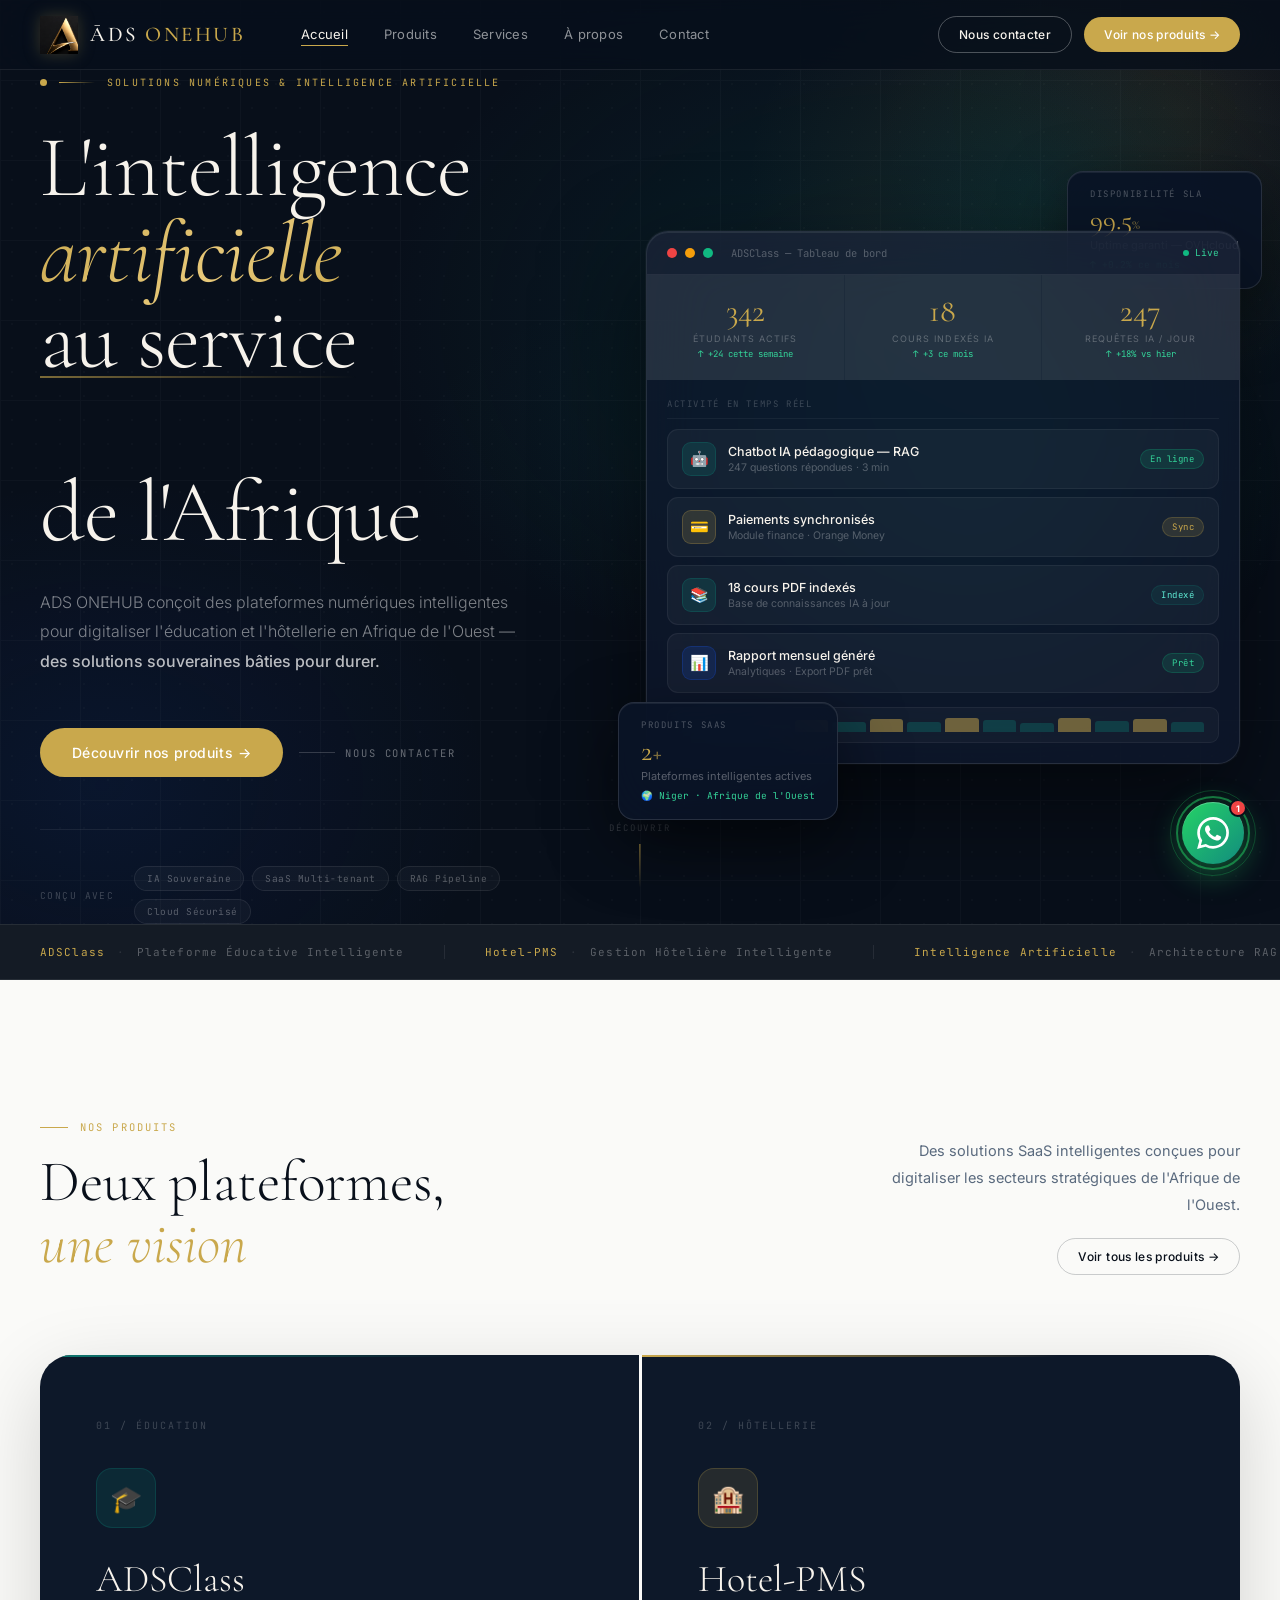
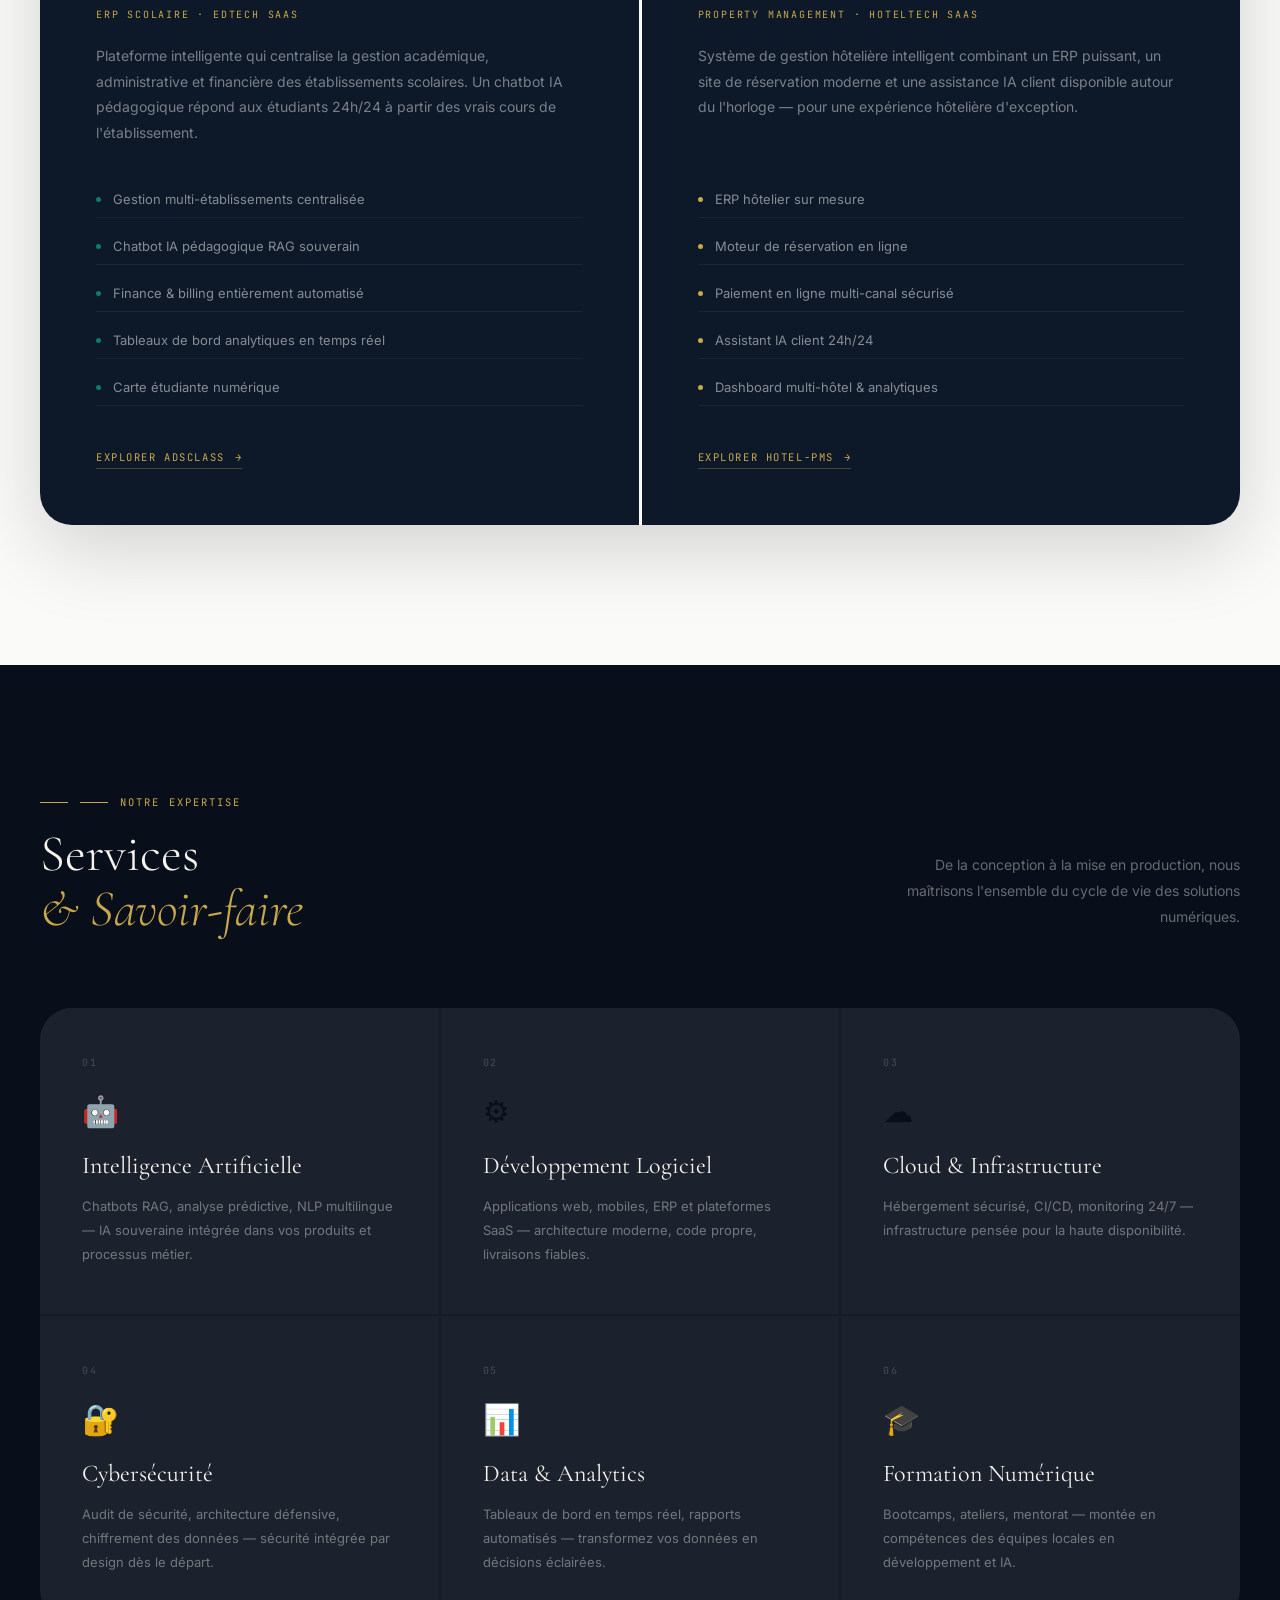
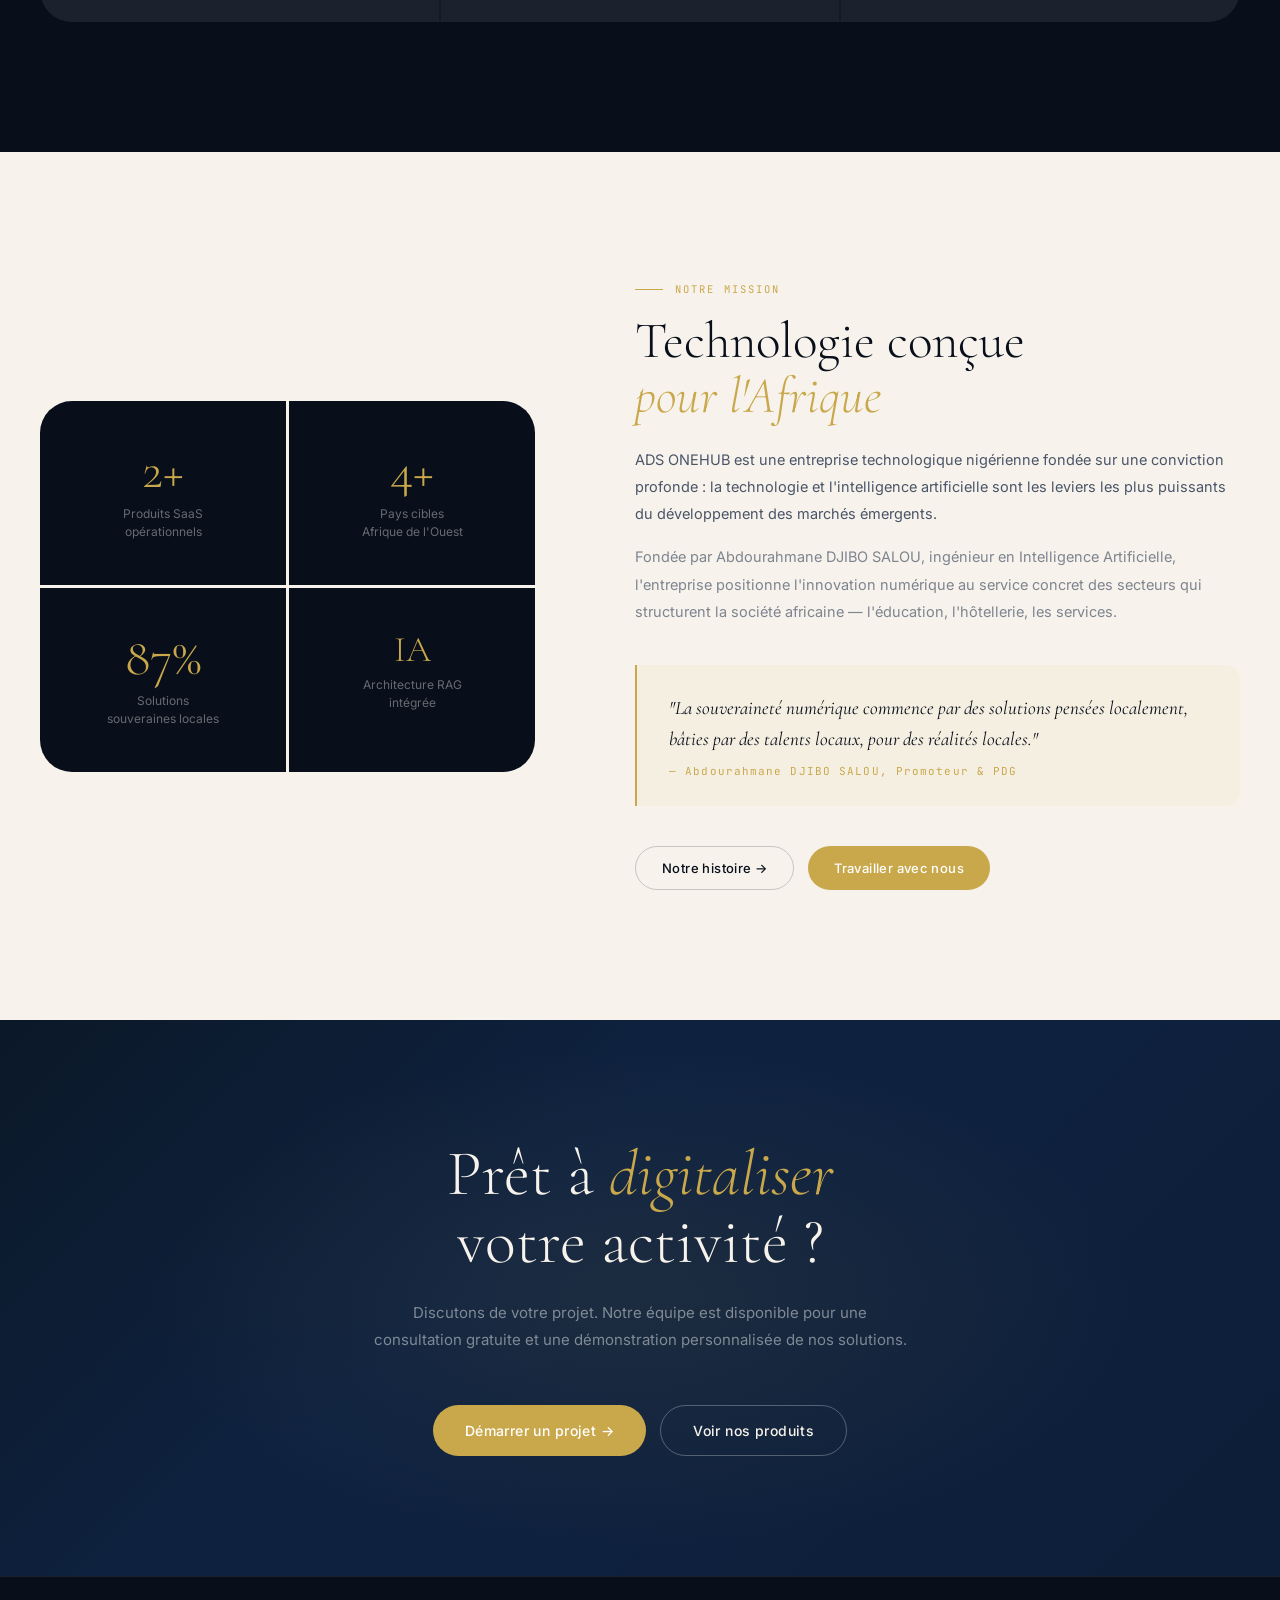
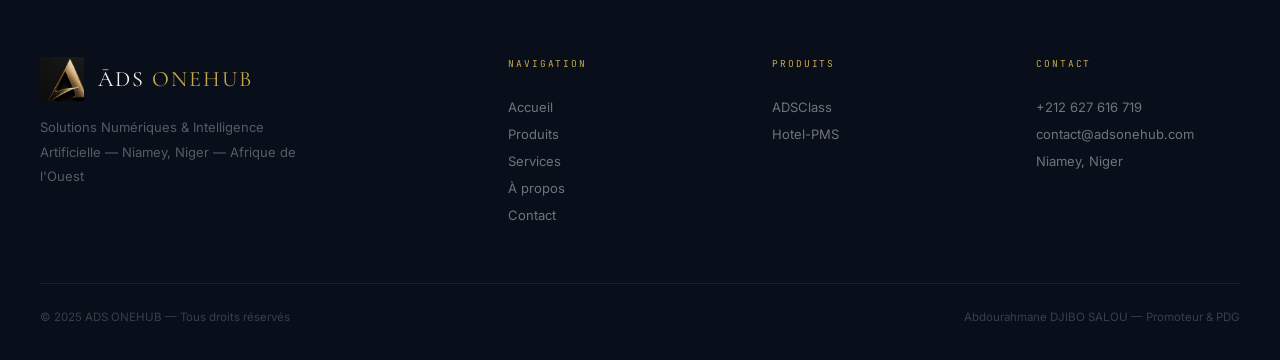
==== commit 3fbdb9d9: "Refonte du site ADS ONEHUB et mise à jour du contenu" ====
--- a/index.html
+++ b/index.html
@@ -3,12 +3,12 @@
 <head>
 <meta charset="UTF-8">
 <meta name="viewport" content="width=device-width, initial-scale=1.0">
-<title>ADS TECH — Intelligence Artificielle &amp; Solutions Numériques en Afrique</title>
-<!-- ══════════ SEO ULTRA-PREMIUM — ADS TECH ══════════ -->
+<title>ADS ONEHUB — Intelligence Artificielle &amp; Solutions Numériques en Afrique</title>
+<!-- ══════════ SEO ULTRA-PREMIUM — ADS ONEHUB ══════════ -->
   <!-- Primary -->
-  <meta name="description" content="ADS TECH conçoit des plateformes numériques intelligentes pour l'Afrique de l'Ouest. ADSClass (ERP scolaire IA) et Hotel-PMS — solutions SaaS souveraines.">
-  <meta name="keywords" content="ADS TECH, AdsTech, Ads Tech, ads tech, ADSTECH, intelligence artificielle Niger, solutions numériques Afrique, ADSClass, Hotel PMS, ERP scolaire IA, transformation digitale Afrique, SaaS Afrique, chatbot IA pédagogique, développement logiciel Niger, IA Afrique de l'Ouest">
-  <meta name="author" content="ADS TECH — Abdourahmane DJIBO SALOU">
+  <meta name="description" content="ADS ONEHUB conçoit des plateformes numériques intelligentes pour l'Afrique de l'Ouest. ADSClass (ERP scolaire IA) et Hotel-PMS — solutions SaaS souveraines.">
+  <meta name="keywords" content="ADS ONEHUB, AdsOnehub, Ads Onehub, ads onehub, ADSONEHUB, intelligence artificielle Niger, solutions numériques Afrique, ADSClass, Hotel PMS, ERP scolaire IA, transformation digitale Afrique, SaaS Afrique, chatbot IA pédagogique, développement logiciel Niger, IA Afrique de l'Ouest">
+  <meta name="author" content="ADS ONEHUB — Abdourahmane DJIBO SALOU">
   <meta name="robots" content="index, follow, max-image-preview:large, max-snippet:-1, max-video-preview:-1">
   <meta name="googlebot" content="index, follow">
   <meta name="language" content="French">
@@ -20,21 +20,21 @@
   <!-- Open Graph / Facebook / WhatsApp / LinkedIn -->
   <meta property="og:type" content="website">
   <meta property="og:url" content="https://www.adstech.net/index.html">
-  <meta property="og:site_name" content="ADS TECH">
-  <meta property="og:title" content="ADS TECH — Intelligence Artificielle &amp; Solutions Numériques">
-  <meta property="og:description" content="Plateformes SaaS intelligentes pour l'éducation et l'hôtellerie en Afrique de l'Ouest. ADSClass &amp; Hotel-PMS par ADS TECH.">
+  <meta property="og:site_name" content="ADS ONEHUB">
+  <meta property="og:title" content="ADS ONEHUB — Intelligence Artificielle &amp; Solutions Numériques">
+  <meta property="og:description" content="Plateformes SaaS intelligentes pour l'éducation et l'hôtellerie en Afrique de l'Ouest. ADSClass &amp; Hotel-PMS par ADS ONEHUB.">
   <meta property="og:image" content="https://www.adstech.net/og-image.jpg">
   <meta property="og:image:width" content="1200">
   <meta property="og:image:height" content="630">
-  <meta property="og:image:alt" content="ADS TECH — Solutions Numériques &amp; Intelligence Artificielle">
+  <meta property="og:image:alt" content="ADS ONEHUB — Solutions Numériques &amp; Intelligence Artificielle">
   <meta property="og:locale" content="fr_FR">
 
   <!-- Twitter / X Card -->
   <meta name="twitter:card" content="summary_large_image">
-  <meta name="twitter:title" content="ADS TECH — IA &amp; Solutions Numériques pour l'Afrique">
-  <meta name="twitter:description" content="Plateformes SaaS intelligentes pour l'éducation et l'hôtellerie en Afrique de l'Ouest. ADSClass &amp; Hotel-PMS par ADS TECH.">
+  <meta name="twitter:title" content="ADS ONEHUB — IA &amp; Solutions Numériques pour l'Afrique">
+  <meta name="twitter:description" content="Plateformes SaaS intelligentes pour l'éducation et l'hôtellerie en Afrique de l'Ouest. ADSClass &amp; Hotel-PMS par ADS ONEHUB.">
   <meta name="twitter:image" content="https://www.adstech.net/og-image.jpg">
-  <meta name="twitter:image:alt" content="ADS TECH Logo">
+  <meta name="twitter:image:alt" content="ADS ONEHUB Logo">
 
   <!-- Favicon -->
   <link rel="icon" type="image/x-icon" href="favicon.ico">
@@ -50,17 +50,17 @@
   {
     "@context": "https://schema.org",
     "@type": "Organization",
-    "name": "ADS TECH",
-    "alternateName": ["AdsTech", "Ads Tech", "ADSTECH", "ADS-TECH"],
+    "name": "ADS ONEHUB",
+    "alternateName": ["AdsOnehub", "Ads Onehub", "ADSONEHUB", "ADS-ONEHUB"],
     "url": "https://www.adstech.net",
     "logo": "https://www.adstech.net/logo.png",
-    "description": "ADS TECH conçoit des plateformes numériques intelligentes pour l'Afrique de l'Ouest. Intelligence Artificielle, ERP Scolaire (ADSClass) et Gestion Hôtelière (Hotel-PMS).",
+    "description": "ADS ONEHUB conçoit des plateformes numériques intelligentes pour l'Afrique de l'Ouest. Intelligence Artificielle, ERP Scolaire (ADSClass) et Gestion Hôtelière (Hotel-PMS).",
     "foundingLocation": {"@type": "Place", "name": "Niamey, Niger"},
     "areaServed": ["Niger", "Afrique de l'Ouest", "Maroc"],
     "contactPoint": {
       "@type": "ContactPoint",
       "telephone": "+212627616719",
-      "email": "djibo.abderrahmane@hec.ac.ma",
+      "email": "contact@adsonehub.com",
       "contactType": "customer service",
       "availableLanguage": ["French", "English", "Arabic"]
     },
@@ -723,8 +723,8 @@
 <nav class="nav">
   <div class="nav-wrap">
     <a href="index.html" class="nav-logo nav-logo-img">
-      <img src="logo.png" alt="ADS TECH — Intelligence Artificielle &amp; Solutions Numériques" class="nav-logo-img-el">
-      <span class="nav-logo-text">ĀDS <em>TECH</em></span>
+      <img src="logo.png" alt="ADS ONEHUB — Intelligence Artificielle &amp; Solutions Numériques" class="nav-logo-img-el">
+      <span class="nav-logo-text">ĀDS <em>ONEHUB</em></span>
     </a>
     <div class="nav-links">
       <a href="index.html" class="active">Accueil</a>
@@ -770,7 +770,7 @@
         de l'Afrique
       </h1>
       <p class="hero-desc">
-        ADS TECH conçoit des plateformes numériques intelligentes pour digitaliser
+        ADS ONEHUB conçoit des plateformes numériques intelligentes pour digitaliser
         l'éducation et l'hôtellerie en Afrique de l'Ouest —
         <strong>des solutions souveraines bâties pour durer.</strong>
       </p>
@@ -837,7 +837,7 @@
         <div class="hcm-body">
           <div class="hcm-section-label">Activité en temps réel</div>
           <div class="activity-list">
-            <div class="activity-item">
+            <div class="activity-item" data-reveal>
               <div class="ai-icon teal">🤖</div>
               <div class="ai-info">
                 <div class="ai-name">Chatbot IA pédagogique — RAG</div>
@@ -845,7 +845,7 @@
               </div>
               <div class="ai-badge green">En ligne</div>
             </div>
-            <div class="activity-item">
+            <div class="activity-item" data-reveal>
               <div class="ai-icon gold">💳</div>
               <div class="ai-info">
                 <div class="ai-name">Paiements synchronisés</div>
@@ -853,7 +853,7 @@
               </div>
               <div class="ai-badge gold">Sync</div>
             </div>
-            <div class="activity-item">
+            <div class="activity-item" data-reveal>
               <div class="ai-icon teal">📚</div>
               <div class="ai-info">
                 <div class="ai-name">18 cours PDF indexés</div>
@@ -861,7 +861,7 @@
               </div>
               <div class="ai-badge teal-b">Indexé</div>
             </div>
-            <div class="activity-item">
+            <div class="activity-item" data-reveal>
               <div class="ai-icon blue">📊</div>
               <div class="ai-info">
                 <div class="ai-name">Rapport mensuel généré</div>
@@ -914,13 +914,13 @@
     <div class="marquee-item"><em>ADSClass</em><span class="marquee-sep">·</span>Plateforme Éducative Intelligente</div>
     <div class="marquee-item"><em>Hotel-PMS</em><span class="marquee-sep">·</span>Gestion Hôtelière Intelligente</div>
     <div class="marquee-item"><em>Intelligence Artificielle</em><span class="marquee-sep">·</span>Architecture RAG Souveraine</div>
-    <div class="marquee-item"><em>ADS TECH</em><span class="marquee-sep">·</span>Niamey, Niger</div>
+    <div class="marquee-item"><em>ADS ONEHUB</em><span class="marquee-sep">·</span>Niamey, Niger</div>
     <div class="marquee-item"><em>Afrique de l'Ouest</em><span class="marquee-sep">·</span>Solutions Numériques Locales</div>
     <div class="marquee-item"><em>SaaS Multi-tenant</em><span class="marquee-sep">·</span>Scalabilité Nationale</div>
     <div class="marquee-item"><em>ADSClass</em><span class="marquee-sep">·</span>Plateforme Éducative Intelligente</div>
     <div class="marquee-item"><em>Hotel-PMS</em><span class="marquee-sep">·</span>Gestion Hôtelière Intelligente</div>
     <div class="marquee-item"><em>Intelligence Artificielle</em><span class="marquee-sep">·</span>Architecture RAG Souveraine</div>
-    <div class="marquee-item"><em>ADS TECH</em><span class="marquee-sep">·</span>Niamey, Niger</div>
+    <div class="marquee-item"><em>ADS ONEHUB</em><span class="marquee-sep">·</span>Niamey, Niger</div>
     <div class="marquee-item"><em>Afrique de l'Ouest</em><span class="marquee-sep">·</span>Solutions Numériques Locales</div>
     <div class="marquee-item"><em>SaaS Multi-tenant</em><span class="marquee-sep">·</span>Scalabilité Nationale</div>
   </div>
@@ -941,36 +941,36 @@
     </div>
     <div class="products-grid">
       <!-- ADSClass -->
-      <div class="pcard">
-        <div class="pcard-accent t"></div>
-        <div class="pcard-num">01 / Éducation</div>
-        <div class="pcard-icon teal-i">🎓</div>
-        <div class="pcard-name">ADSClass</div>
-        <div class="pcard-cat">ERP Scolaire · EdTech SaaS</div>
+      <div class="pcard" data-reveal>
+        <div class="pcard-accent t" data-reveal></div>
+        <div class="pcard-num" data-reveal>01 / Éducation</div>
+        <div class="pcard-icon teal-i" data-reveal>🎓</div>
+        <div class="pcard-name" data-reveal>ADSClass</div>
+        <div class="pcard-cat" data-reveal>ERP Scolaire · EdTech SaaS</div>
         <p class="pcard-desc">Plateforme intelligente qui centralise la gestion académique, administrative et financière des établissements scolaires. Un chatbot IA pédagogique répond aux étudiants 24h/24 à partir des vrais cours de l'établissement.</p>
-        <div class="pcard-features">
-          <div class="pcard-feat">Gestion multi-établissements centralisée</div>
-          <div class="pcard-feat">Chatbot IA pédagogique RAG souverain</div>
-          <div class="pcard-feat">Finance & billing entièrement automatisé</div>
-          <div class="pcard-feat">Tableaux de bord analytiques en temps réel</div>
-          <div class="pcard-feat">Carte étudiante numérique</div>
+        <div class="pcard-features" data-reveal>
+          <div class="pcard-feat" data-reveal>Gestion multi-établissements centralisée</div>
+          <div class="pcard-feat" data-reveal>Chatbot IA pédagogique RAG souverain</div>
+          <div class="pcard-feat" data-reveal>Finance & billing entièrement automatisé</div>
+          <div class="pcard-feat" data-reveal>Tableaux de bord analytiques en temps réel</div>
+          <div class="pcard-feat" data-reveal>Carte étudiante numérique</div>
         </div>
         <a href="produits.html" class="pcard-cta">Explorer ADSClass <span>→</span></a>
       </div>
       <!-- Hotel-PMS -->
-      <div class="pcard">
-        <div class="pcard-accent g"></div>
-        <div class="pcard-num">02 / Hôtellerie</div>
-        <div class="pcard-icon gold-i">🏨</div>
-        <div class="pcard-name">Hotel-PMS</div>
-        <div class="pcard-cat">Property Management · HotelTech SaaS</div>
+      <div class="pcard" data-reveal>
+        <div class="pcard-accent g" data-reveal></div>
+        <div class="pcard-num" data-reveal>02 / Hôtellerie</div>
+        <div class="pcard-icon gold-i" data-reveal>🏨</div>
+        <div class="pcard-name" data-reveal>Hotel-PMS</div>
+        <div class="pcard-cat" data-reveal>Property Management · HotelTech SaaS</div>
         <p class="pcard-desc">Système de gestion hôtelière intelligent combinant un ERP puissant, un site de réservation moderne et une assistance IA client disponible autour du l'horloge — pour une expérience hôtelière d'exception.</p>
-        <div class="pcard-features">
-          <div class="pcard-feat gold-feat">ERP hôtelier sur mesure</div>
-          <div class="pcard-feat gold-feat">Moteur de réservation en ligne</div>
-          <div class="pcard-feat gold-feat">Paiement en ligne multi-canal sécurisé</div>
-          <div class="pcard-feat gold-feat">Assistant IA client 24h/24</div>
-          <div class="pcard-feat gold-feat">Dashboard multi-hôtel & analytiques</div>
+        <div class="pcard-features" data-reveal>
+          <div class="pcard-feat gold-feat" data-reveal>ERP hôtelier sur mesure</div>
+          <div class="pcard-feat gold-feat" data-reveal>Moteur de réservation en ligne</div>
+          <div class="pcard-feat gold-feat" data-reveal>Paiement en ligne multi-canal sécurisé</div>
+          <div class="pcard-feat gold-feat" data-reveal>Assistant IA client 24h/24</div>
+          <div class="pcard-feat gold-feat" data-reveal>Dashboard multi-hôtel & analytiques</div>
         </div>
         <a href="produits.html" class="pcard-cta">Explorer Hotel-PMS <span>→</span></a>
       </div>
@@ -991,12 +991,12 @@
       </div>
     </div>
     <div class="services-grid">
-      <div class="svc-card"><div class="svc-num">01</div><div class="svc-icon">🤖</div><div class="svc-name">Intelligence Artificielle</div><p class="svc-desc">Chatbots RAG, analyse prédictive, NLP multilingue — IA souveraine intégrée dans vos produits et processus métier.</p></div>
-      <div class="svc-card"><div class="svc-num">02</div><div class="svc-icon">⚙️</div><div class="svc-name">Développement Logiciel</div><p class="svc-desc">Applications web, mobiles, ERP et plateformes SaaS — architecture moderne, code propre, livraisons fiables.</p></div>
-      <div class="svc-card"><div class="svc-num">03</div><div class="svc-icon">☁️</div><div class="svc-name">Cloud & Infrastructure</div><p class="svc-desc">Hébergement sécurisé, CI/CD, monitoring 24/7 — infrastructure pensée pour la haute disponibilité.</p></div>
-      <div class="svc-card"><div class="svc-num">04</div><div class="svc-icon">🔐</div><div class="svc-name">Cybersécurité</div><p class="svc-desc">Audit de sécurité, architecture défensive, chiffrement des données — sécurité intégrée par design dès le départ.</p></div>
-      <div class="svc-card"><div class="svc-num">05</div><div class="svc-icon">📊</div><div class="svc-name">Data & Analytics</div><p class="svc-desc">Tableaux de bord en temps réel, rapports automatisés — transformez vos données en décisions éclairées.</p></div>
-      <div class="svc-card"><div class="svc-num">06</div><div class="svc-icon">🎓</div><div class="svc-name">Formation Numérique</div><p class="svc-desc">Bootcamps, ateliers, mentorat — montée en compétences des équipes locales en développement et IA.</p></div>
+      <div class="svc-card" data-reveal><div class="svc-num">01</div><div class="svc-icon">🤖</div><div class="svc-name">Intelligence Artificielle</div><p class="svc-desc">Chatbots RAG, analyse prédictive, NLP multilingue — IA souveraine intégrée dans vos produits et processus métier.</p></div>
+      <div class="svc-card" data-reveal><div class="svc-num">02</div><div class="svc-icon">⚙️</div><div class="svc-name">Développement Logiciel</div><p class="svc-desc">Applications web, mobiles, ERP et plateformes SaaS — architecture moderne, code propre, livraisons fiables.</p></div>
+      <div class="svc-card" data-reveal><div class="svc-num">03</div><div class="svc-icon">☁️</div><div class="svc-name">Cloud & Infrastructure</div><p class="svc-desc">Hébergement sécurisé, CI/CD, monitoring 24/7 — infrastructure pensée pour la haute disponibilité.</p></div>
+      <div class="svc-card" data-reveal><div class="svc-num">04</div><div class="svc-icon">🔐</div><div class="svc-name">Cybersécurité</div><p class="svc-desc">Audit de sécurité, architecture défensive, chiffrement des données — sécurité intégrée par design dès le départ.</p></div>
+      <div class="svc-card" data-reveal><div class="svc-num">05</div><div class="svc-icon">📊</div><div class="svc-name">Data & Analytics</div><p class="svc-desc">Tableaux de bord en temps réel, rapports automatisés — transformez vos données en décisions éclairées.</p></div>
+      <div class="svc-card" data-reveal><div class="svc-num">06</div><div class="svc-icon">🎓</div><div class="svc-name">Formation Numérique</div><p class="svc-desc">Bootcamps, ateliers, mentorat — montée en compétences des équipes locales en développement et IA.</p></div>
     </div>
   </div>
 </section>
@@ -1025,7 +1025,7 @@
     <div class="about-content">
       <div class="s-label">Notre Mission</div>
       <h2 class="about-heading">Technologie conçue<br><em>pour l'Afrique</em></h2>
-      <p class="about-body">ADS TECH est une entreprise technologique nigérienne fondée sur une conviction profonde : la technologie et l'intelligence artificielle sont les leviers les plus puissants du développement des marchés émergents.</p>
+      <p class="about-body">ADS ONEHUB est une entreprise technologique nigérienne fondée sur une conviction profonde : la technologie et l'intelligence artificielle sont les leviers les plus puissants du développement des marchés émergents.</p>
       <p class="about-body">Fondée par Abdourahmane DJIBO SALOU, ingénieur en Intelligence Artificielle, l'entreprise positionne l'innovation numérique au service concret des secteurs qui structurent la société africaine — l'éducation, l'hôtellerie, les services.</p>
       <div class="about-quote">
         <p>"La souveraineté numérique commence par des solutions pensées localement, bâties par des talents locaux, pour des réalités locales."</p>
@@ -1056,8 +1056,8 @@
   <div class="footer-grid">
     <div class="footer-brand">
       <div class="footer-brand-name footer-brand-logo">
-        <img src="logo.png" alt="ADS TECH" class="footer-logo-img">
-        <span>ĀDS <em>TECH</em></span>
+        <img src="logo.png" alt="ADS ONEHUB" class="footer-logo-img">
+        <span>ĀDS <em>ONEHUB</em></span>
       </div>
       <p>Solutions Numériques &amp; Intelligence Artificielle — Niamey, Niger — Afrique de l'Ouest</p>
     </div>
@@ -1077,12 +1077,12 @@
     <div class="footer-col">
       <div class="footer-col-title">Contact</div>
       <a href="tel:+212627616719">+212 627 616 719</a>
-      <a href="mailto:djibo.abderrahmane@hec.ac.ma">djibo.abderrahmane@hec.ac.ma</a>
+      <a href="mailto:contact@adsonehub.com">contact@adsonehub.com</a>
       <a>Niamey, Niger</a>
     </div>
   </div>
   <div class="footer-bottom">
-    <span>© 2025 ADS TECH — Tous droits réservés</span>
+    <span>© 2025 ADS ONEHUB — Tous droits réservés</span>
     <span>Abdourahmane DJIBO SALOU — Promoteur &amp; PDG</span>
   </div>
 </footer>
@@ -1102,7 +1102,7 @@
       👋 Bonjour ! Discutons de votre projet numérique.
     </div>
     <a
-      href="https://wa.me/212627616719?text=Bonjour%20ADS%20TECH%20%F0%9F%91%8B%2C%20je%20souhaite%20discuter%20de%20votre%20solution%20et%20obtenir%20plus%20d%27informations."
+      href="https://wa.me/212627616719?text=Bonjour%20ADS%20ONEHUB%2C%20je%20souhaite%20discuter%20de%20votre%20solution%20et%20obtenir%20plus%20d%27informations."
       target="_blank" rel="noopener"
       class="wa-tooltip-cta"
     >
@@ -1115,10 +1115,10 @@
 
   <!-- Main button -->
   <a
-    href="https://wa.me/212627616719?text=Bonjour%20ADS%20TECH.%20Je%20souhaite%20obtenir%20plus%20d'informations%20sur%20vos%20solutions."
+    href="https://wa.me/212627616719?text=Bonjour%20ADS%20ONEHUB.%20Je%20souhaite%20obtenir%20plus%20d'informations%20sur%20vos%20solutions."
     target="_blank" rel="noopener"
     class="wa-btn"
-    aria-label="Contacter ADS TECH sur WhatsApp"
+    aria-label="Contacter ADS ONEHUB sur WhatsApp"
   >
     <div class="wa-badge">1</div>
     <svg class="wa-icon" viewBox="0 0 24 24">
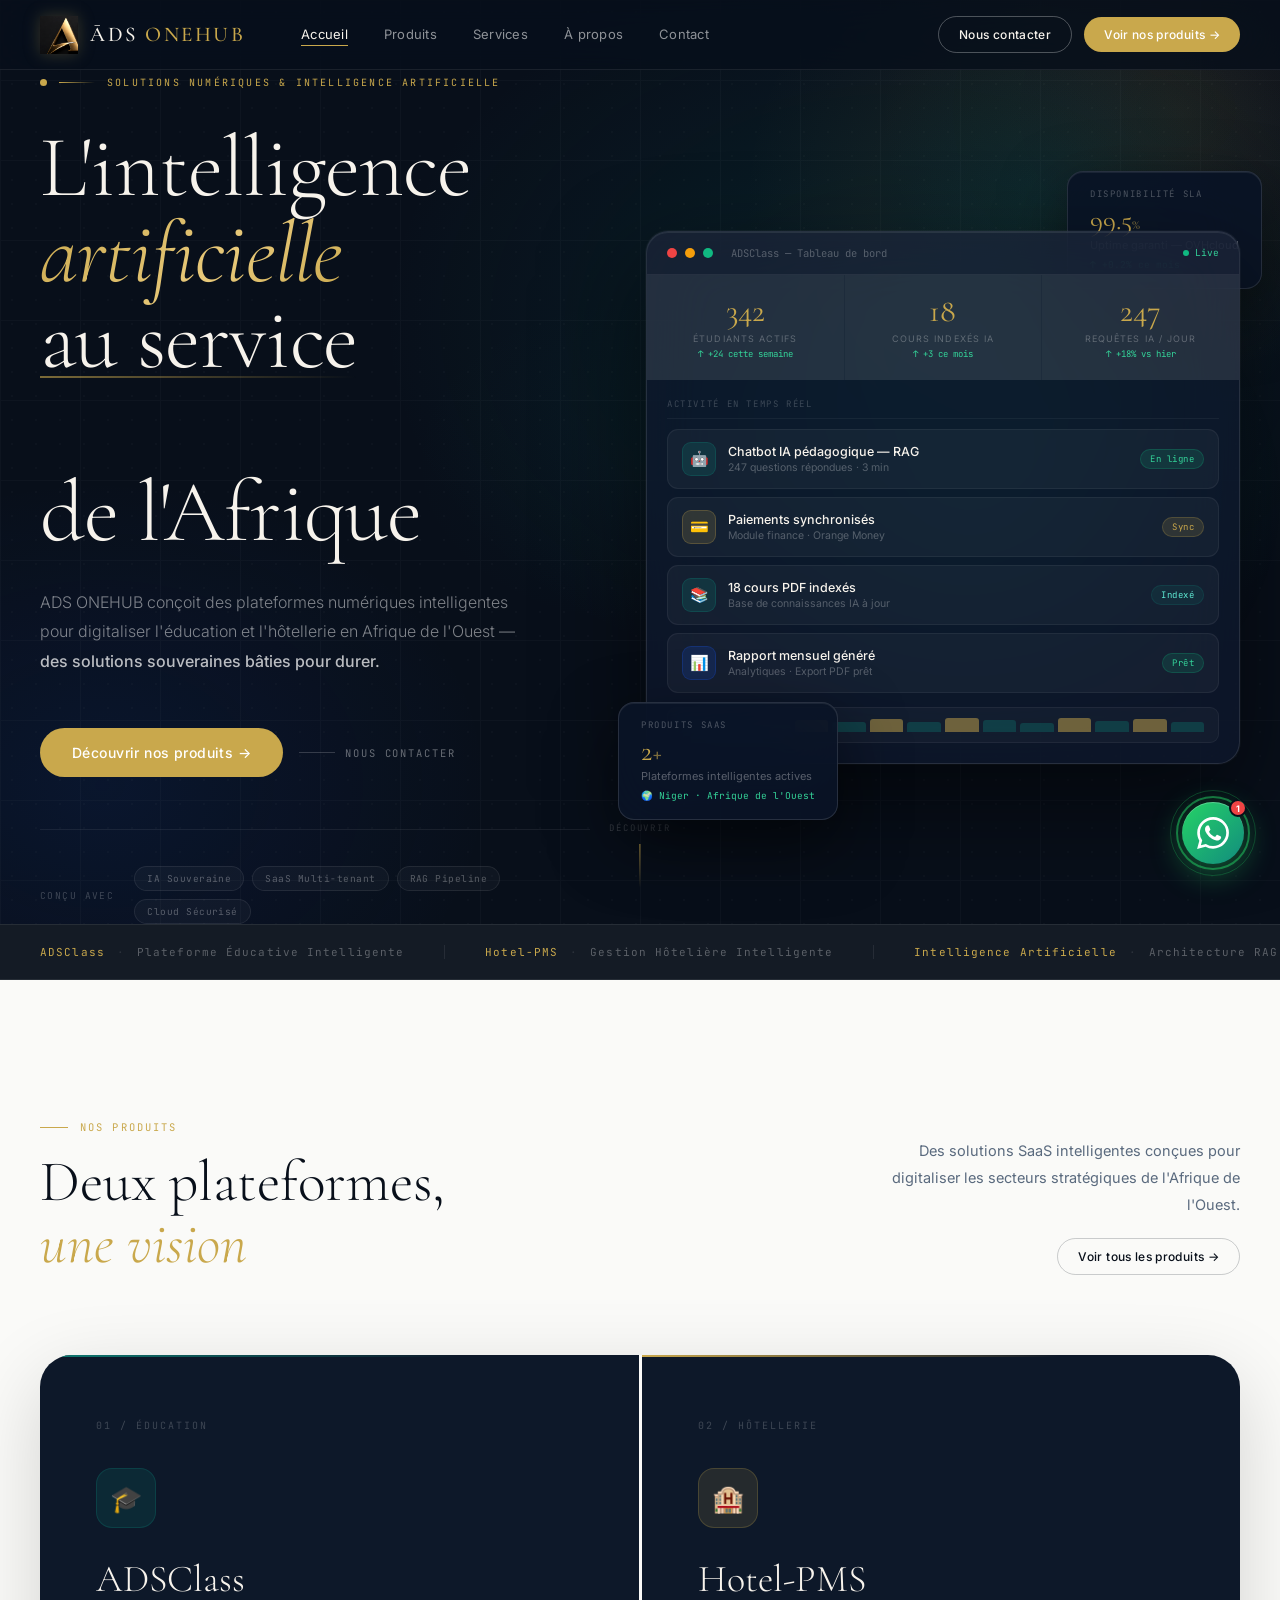
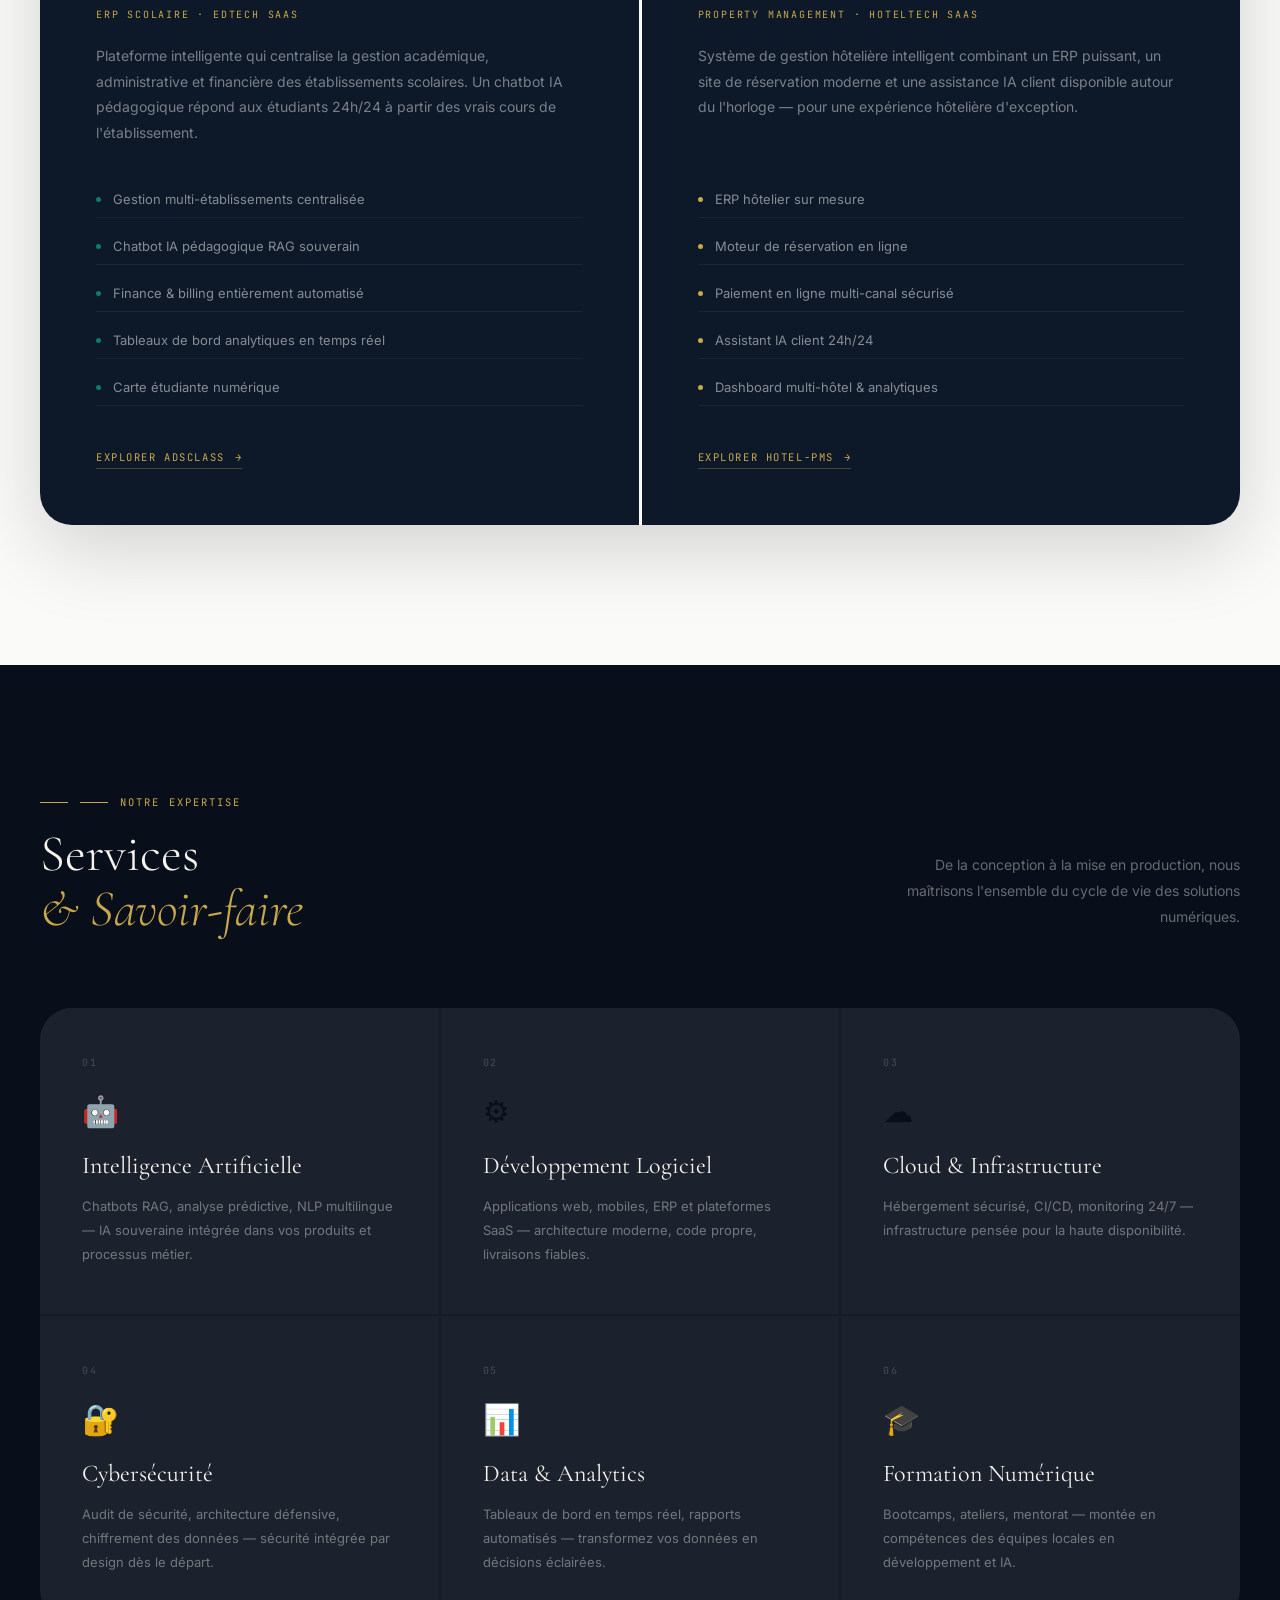
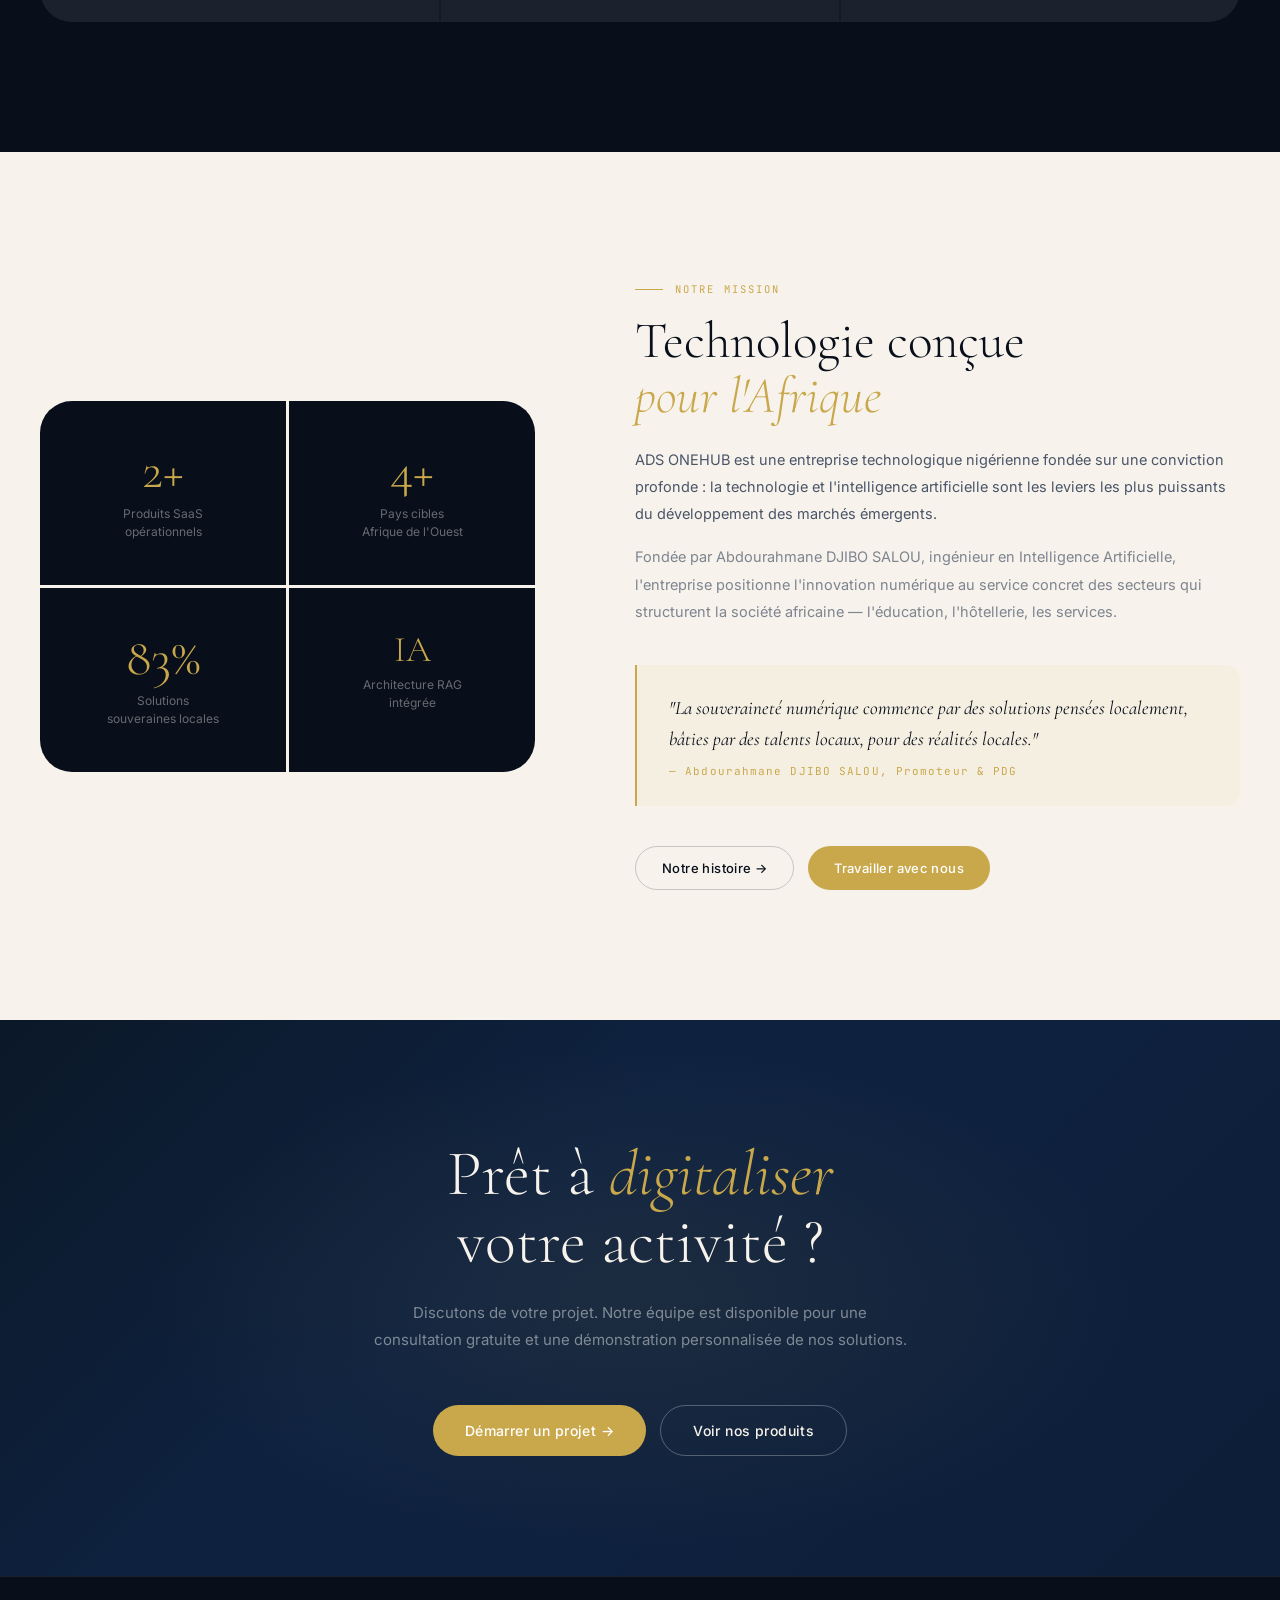
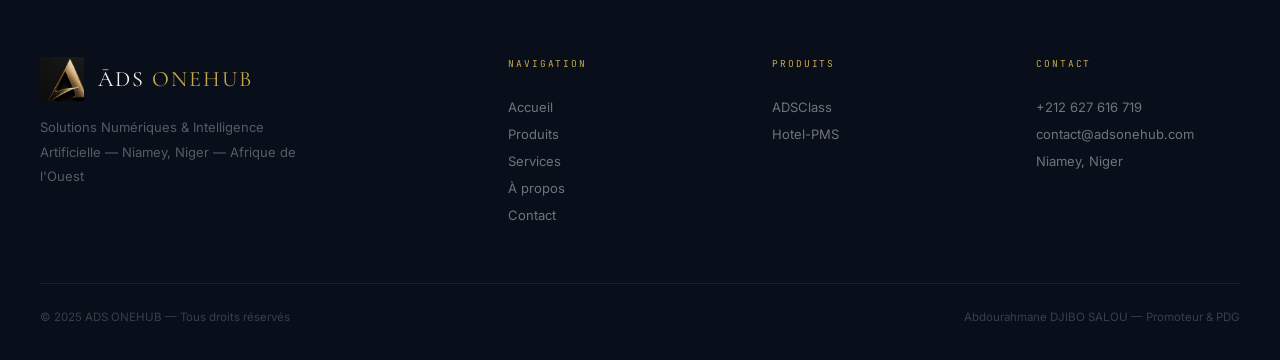
==== commit 7e60ebdb: "Mise à jour du site ADS ONEHUB et ajout des fichiers SEO/PWA" ====
--- a/index.html
+++ b/index.html
@@ -15,15 +15,15 @@
   <meta name="revisit-after" content="7 days">
   <meta name="geo.region" content="NE">
   <meta name="geo.placename" content="Niamey, Niger">
-  <link rel="canonical" href="https://www.adstech.net/index.html">
+  <link rel="canonical" href="https://www.adsonehub.com/index.html">
 
   <!-- Open Graph / Facebook / WhatsApp / LinkedIn -->
   <meta property="og:type" content="website">
-  <meta property="og:url" content="https://www.adstech.net/index.html">
+  <meta property="og:url" content="https://www.adsonehub.com/index.html">
   <meta property="og:site_name" content="ADS ONEHUB">
   <meta property="og:title" content="ADS ONEHUB — Intelligence Artificielle &amp; Solutions Numériques">
   <meta property="og:description" content="Plateformes SaaS intelligentes pour l'éducation et l'hôtellerie en Afrique de l'Ouest. ADSClass &amp; Hotel-PMS par ADS ONEHUB.">
-  <meta property="og:image" content="https://www.adstech.net/og-image.jpg">
+  <meta property="og:image" content="https://www.adsonehub.com/og-image.jpg">
   <meta property="og:image:width" content="1200">
   <meta property="og:image:height" content="630">
   <meta property="og:image:alt" content="ADS ONEHUB — Solutions Numériques &amp; Intelligence Artificielle">
@@ -33,14 +33,18 @@
   <meta name="twitter:card" content="summary_large_image">
   <meta name="twitter:title" content="ADS ONEHUB — IA &amp; Solutions Numériques pour l'Afrique">
   <meta name="twitter:description" content="Plateformes SaaS intelligentes pour l'éducation et l'hôtellerie en Afrique de l'Ouest. ADSClass &amp; Hotel-PMS par ADS ONEHUB.">
-  <meta name="twitter:image" content="https://www.adstech.net/og-image.jpg">
+  <meta name="twitter:image" content="https://www.adsonehub.com/og-image.jpg">
   <meta name="twitter:image:alt" content="ADS ONEHUB Logo">
 
   <!-- Favicon -->
   <link rel="icon" type="image/x-icon" href="favicon.ico">
   <link rel="icon" type="image/png" sizes="32x32" href="favicon-32.png">
   <link rel="icon" type="image/png" sizes="16x16" href="favicon-16.png">
-  <link rel="apple-touch-icon" href="logo.png">
+  <link rel="apple-touch-icon" sizes="180x180" href="apple-touch-icon.png">
+  <link rel="icon" type="image/png" sizes="192x192" href="favicon-192.png">
+  <link rel="icon" type="image/png" sizes="512x512" href="favicon-512.png">
+  <link rel="manifest" href="manifest.json">
+  <meta name="msapplication-config" content="browserconfig.xml">
   <meta name="theme-color" content="#080F1A">
   <meta name="msapplication-TileColor" content="#080F1A">
   <meta name="msapplication-TileImage" content="logo.png">
@@ -52,8 +56,8 @@
     "@type": "Organization",
     "name": "ADS ONEHUB",
     "alternateName": ["AdsOnehub", "Ads Onehub", "ADSONEHUB", "ADS-ONEHUB"],
-    "url": "https://www.adstech.net",
-    "logo": "https://www.adstech.net/logo.png",
+    "url": "https://www.adsonehub.com",
+    "logo": "https://www.adsonehub.com/logo.png",
     "description": "ADS ONEHUB conçoit des plateformes numériques intelligentes pour l'Afrique de l'Ouest. Intelligence Artificielle, ERP Scolaire (ADSClass) et Gestion Hôtelière (Hotel-PMS).",
     "foundingLocation": {"@type": "Place", "name": "Niamey, Niger"},
     "areaServed": ["Niger", "Afrique de l'Ouest", "Maroc"],
@@ -1093,7 +1097,7 @@
   <!-- Tooltip popup -->
   <div class="wa-tooltip">
     <div class="wa-tooltip-label">Contact direct</div>
-    <div class="wa-tooltip-name">Abdourahmane DJIBO SALOU</div>
+    <div class="wa-tooltip-name">ADS ONEHUB</div>
     <div class="wa-tooltip-status">
       <div class="wa-tooltip-dot"></div>
       Disponible maintenant
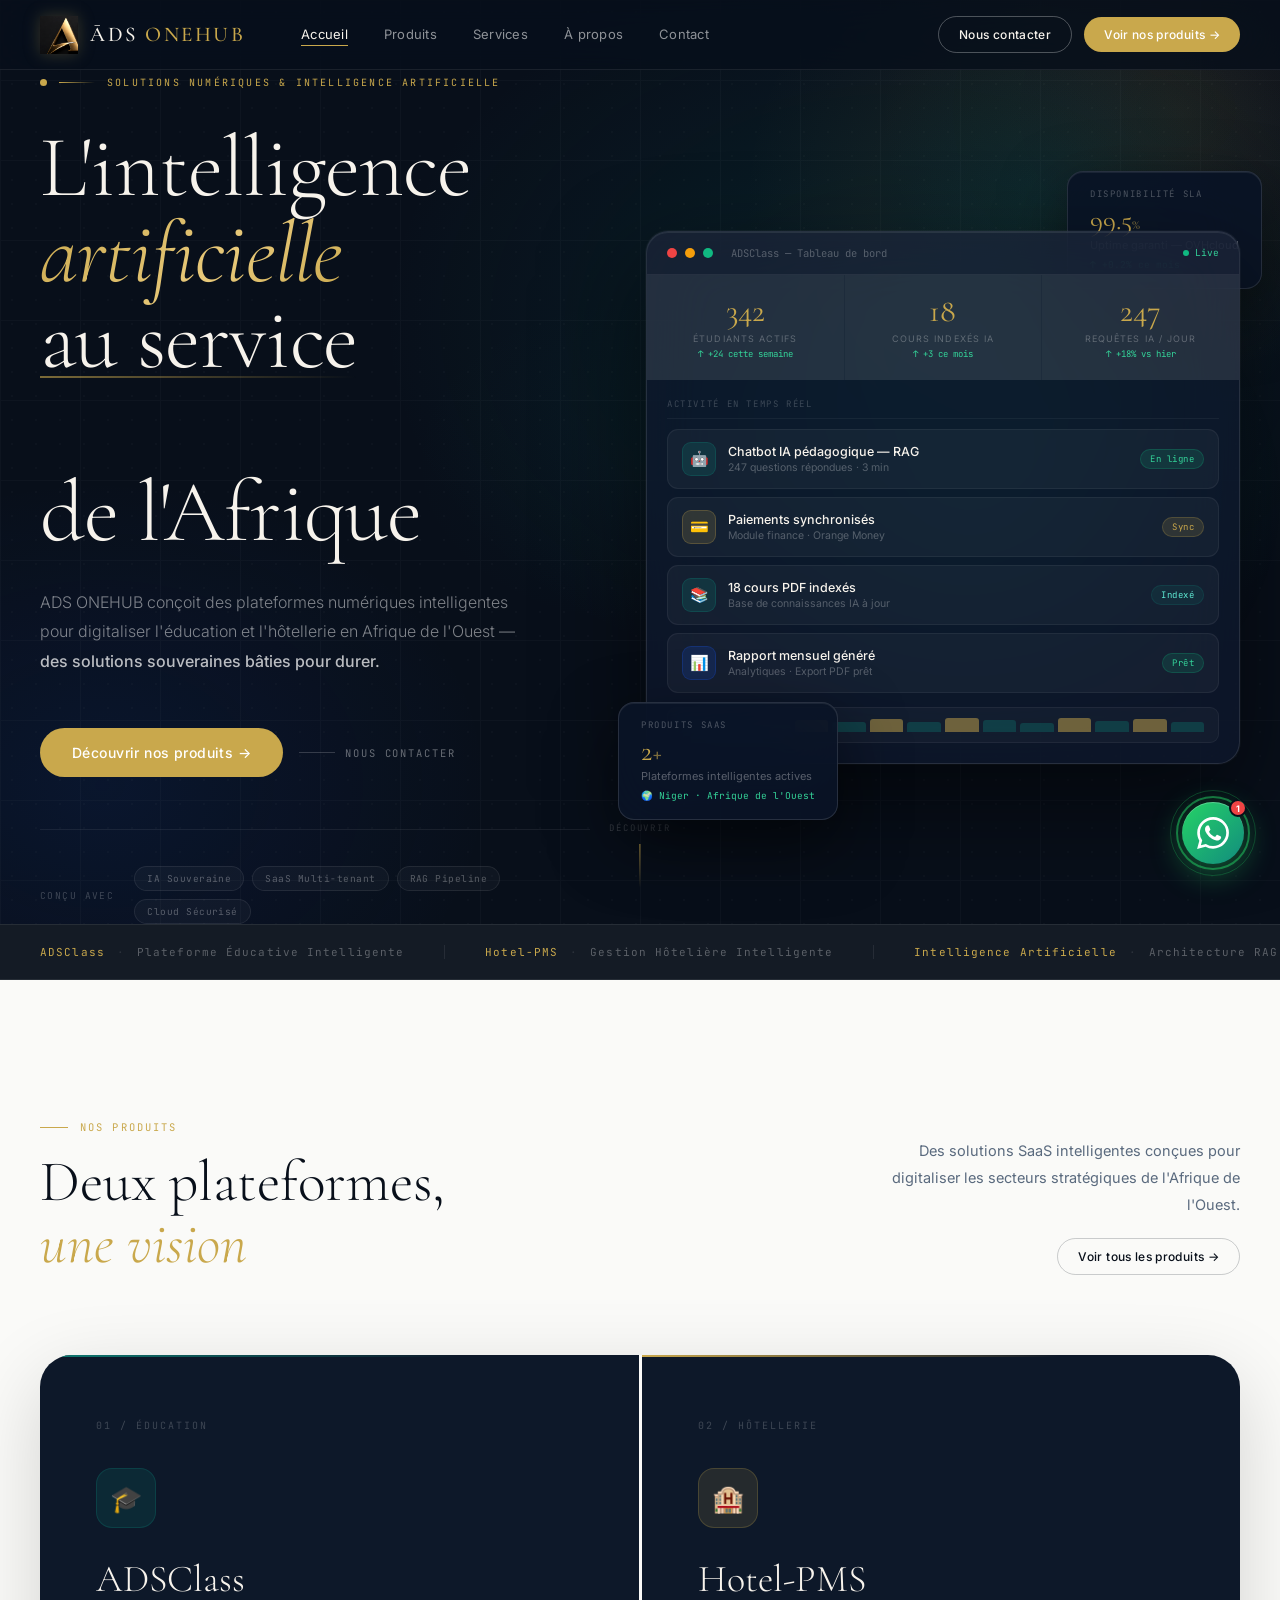
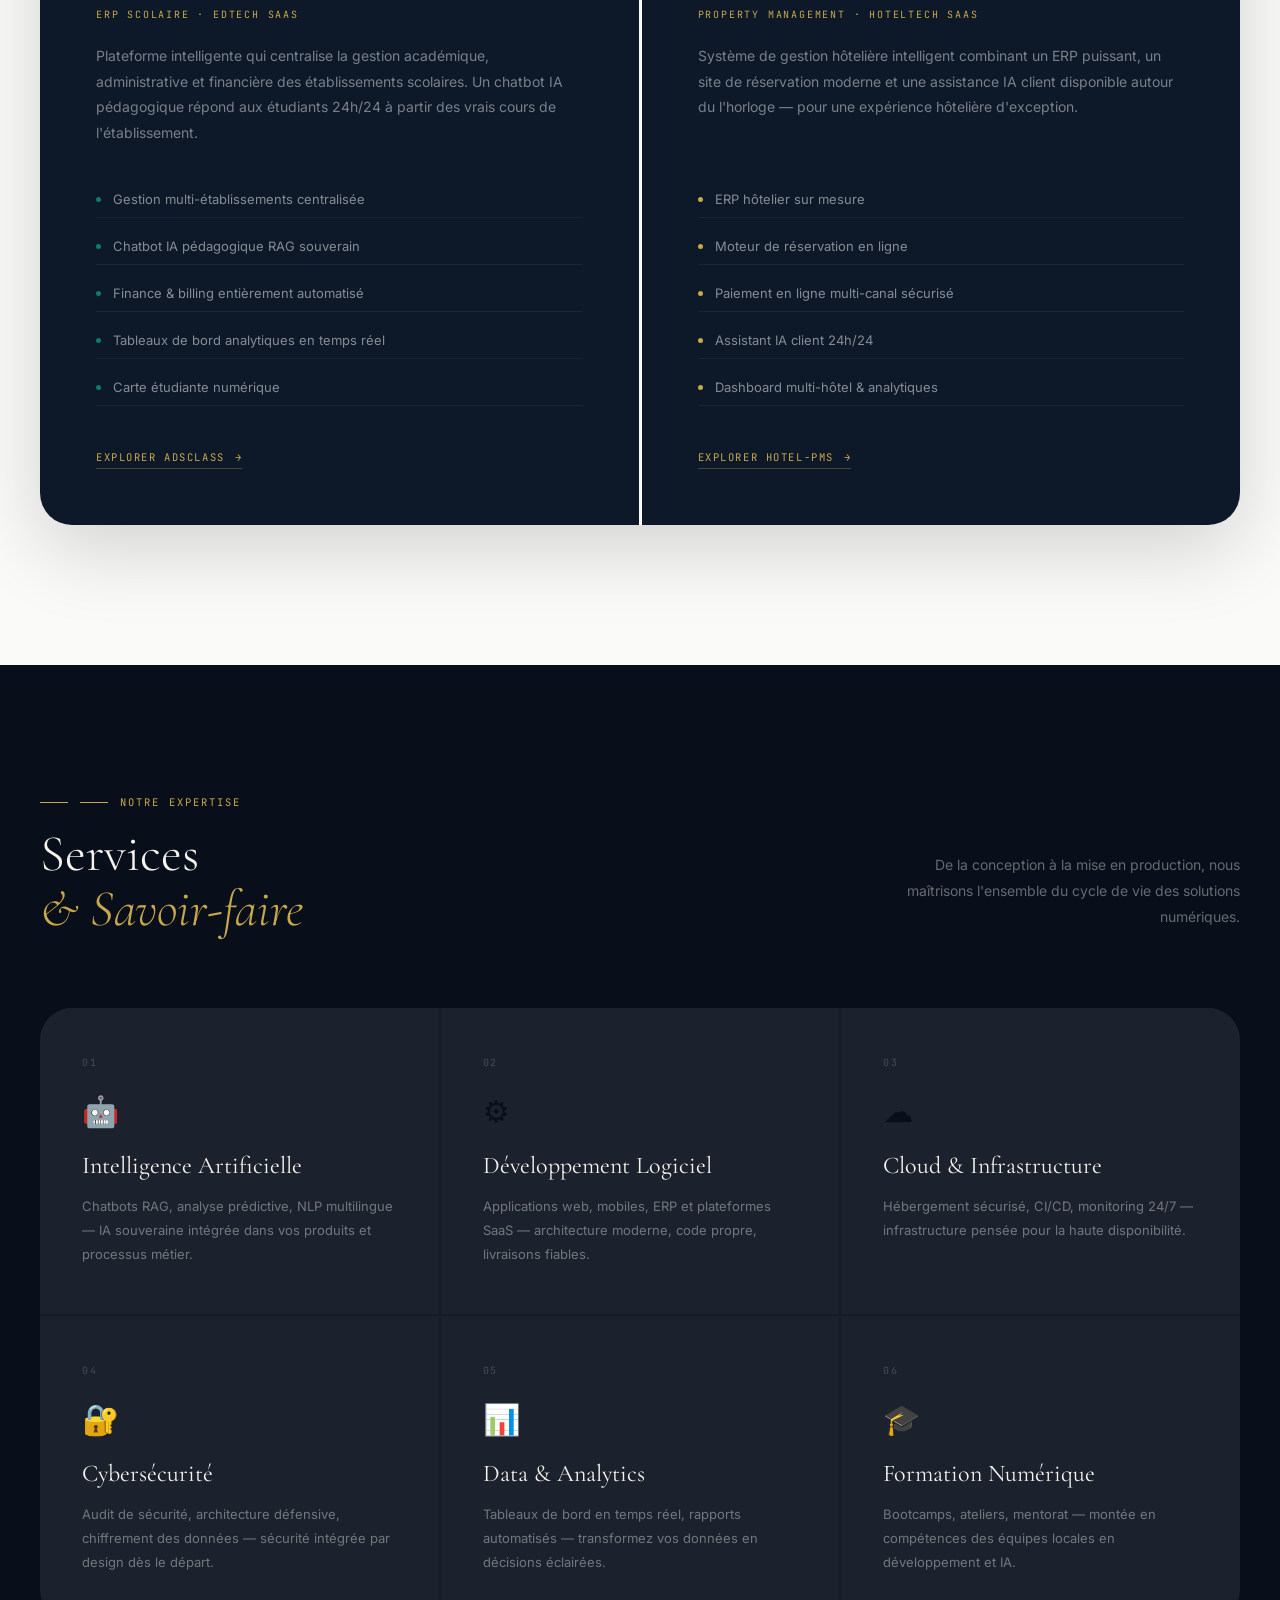
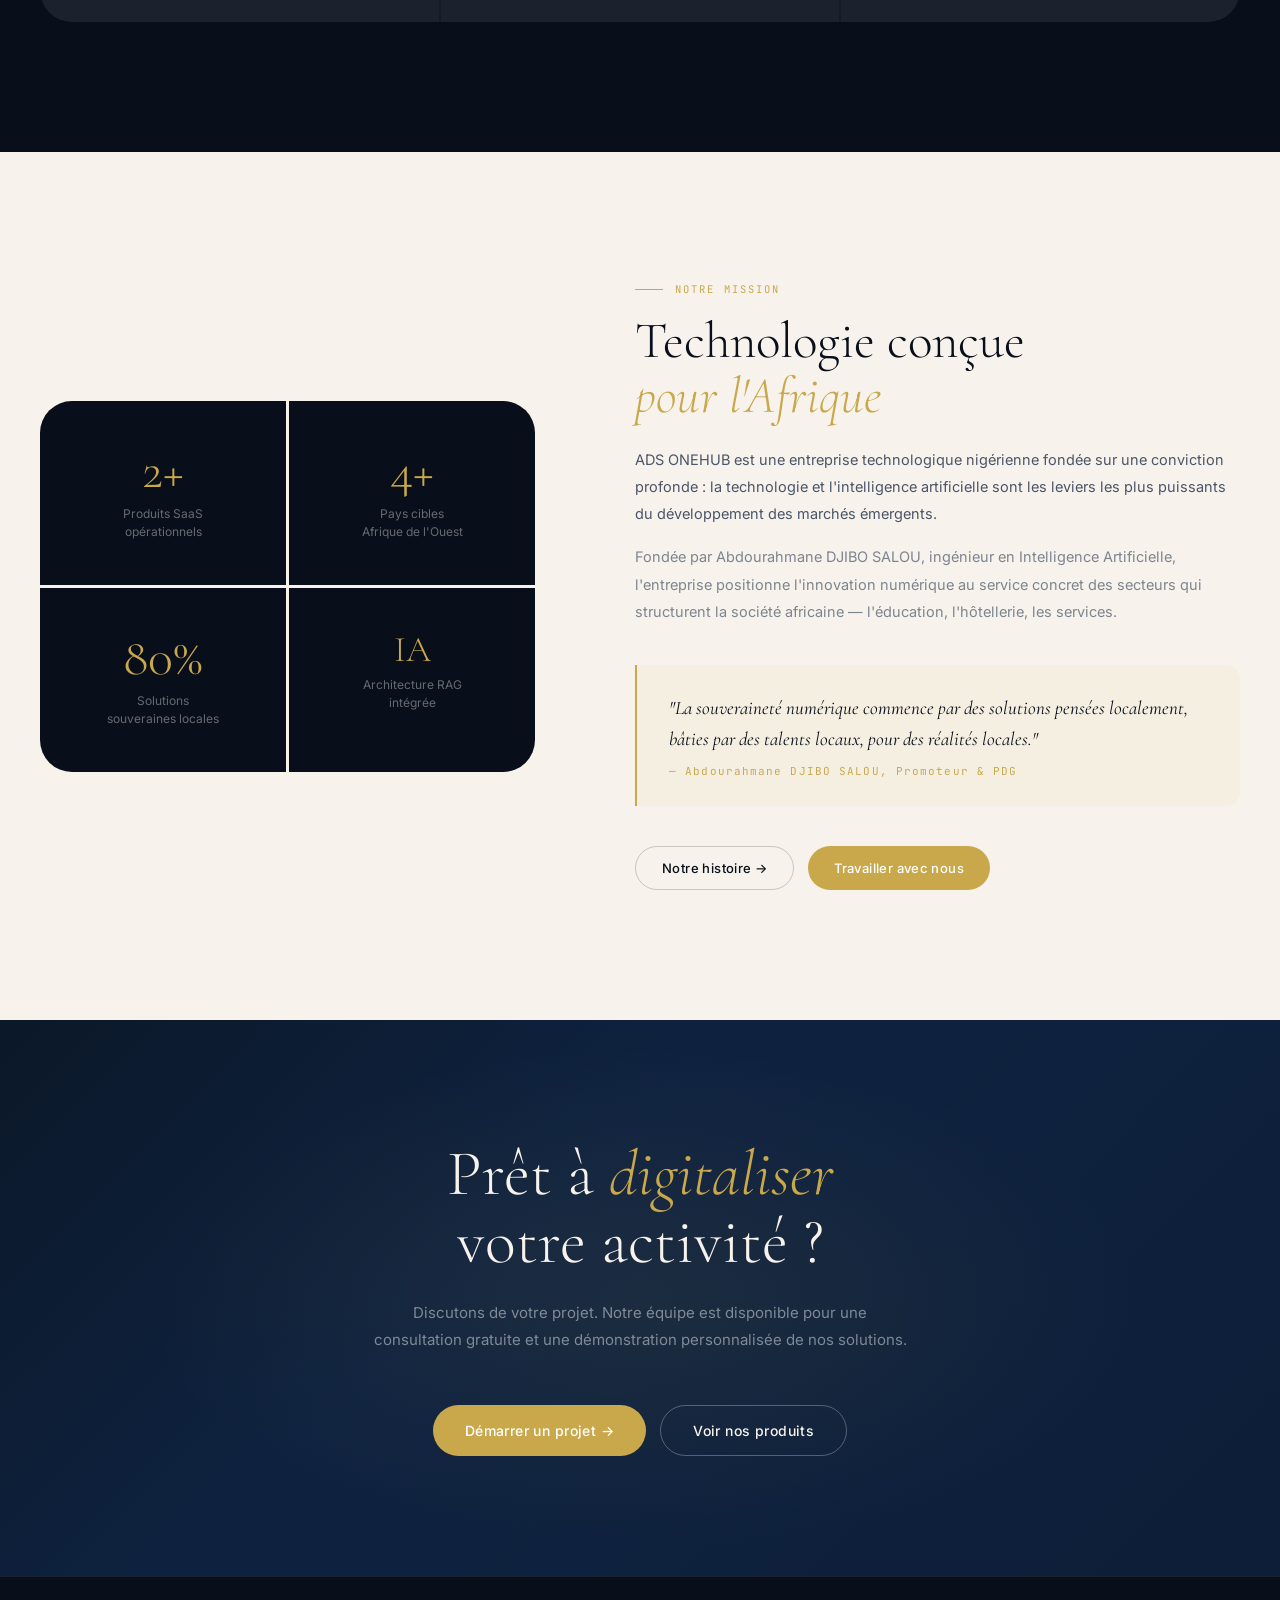
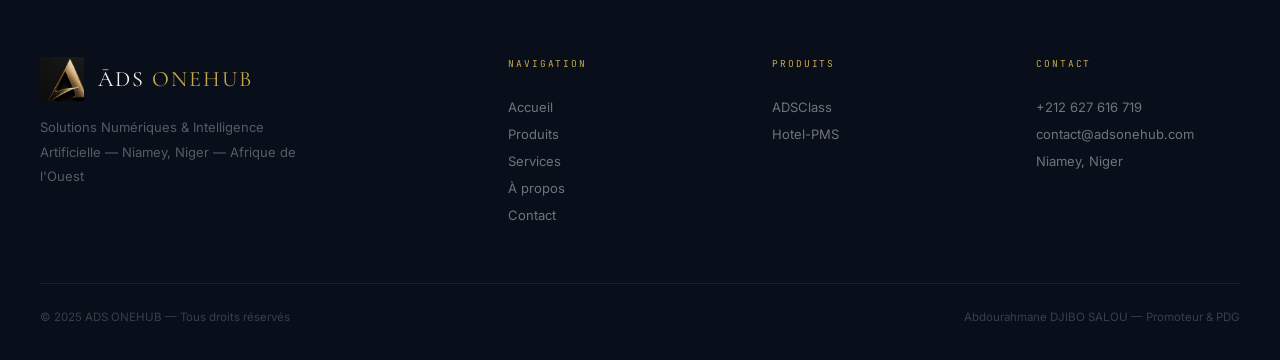
==== commit 04146b4d: "SEO" ====
--- a/index.html
+++ b/index.html
@@ -6,7 +6,7 @@
 <title>ADS ONEHUB — Intelligence Artificielle &amp; Solutions Numériques en Afrique</title>
 <!-- ══════════ SEO ULTRA-PREMIUM — ADS ONEHUB ══════════ -->
   <!-- Primary -->
-  <meta name="description" content="ADS ONEHUB conçoit des plateformes numériques intelligentes pour l'Afrique de l'Ouest. ADSClass (ERP scolaire IA) et Hotel-PMS — solutions SaaS souveraines.">
+  <meta name="description" content="ADS ONEHUB développe des solutions numériques et d'intelligence artificielle au Niger et en Afrique de l'Ouest. ADSClass, ERP scolaire IA, Hotel-PMS et logiciels SaaS pour entreprises.">
   <meta name="keywords" content="ADS ONEHUB, AdsOnehub, Ads Onehub, ads onehub, ADSONEHUB, intelligence artificielle Niger, solutions numériques Afrique, ADSClass, Hotel PMS, ERP scolaire IA, transformation digitale Afrique, SaaS Afrique, chatbot IA pédagogique, développement logiciel Niger, IA Afrique de l'Ouest">
   <meta name="author" content="ADS ONEHUB — Abdourahmane DJIBO SALOU">
   <meta name="robots" content="index, follow, max-image-preview:large, max-snippet:-1, max-video-preview:-1">
@@ -15,15 +15,15 @@
   <meta name="revisit-after" content="7 days">
   <meta name="geo.region" content="NE">
   <meta name="geo.placename" content="Niamey, Niger">
-  <link rel="canonical" href="https://www.adsonehub.com/index.html">
+  <link rel="canonical" href="https://adsonehub.com/index.html">
 
   <!-- Open Graph / Facebook / WhatsApp / LinkedIn -->
   <meta property="og:type" content="website">
-  <meta property="og:url" content="https://www.adsonehub.com/index.html">
+  <meta property="og:url" content="https://adsonehub.com/index.html">
   <meta property="og:site_name" content="ADS ONEHUB">
   <meta property="og:title" content="ADS ONEHUB — Intelligence Artificielle &amp; Solutions Numériques">
   <meta property="og:description" content="Plateformes SaaS intelligentes pour l'éducation et l'hôtellerie en Afrique de l'Ouest. ADSClass &amp; Hotel-PMS par ADS ONEHUB.">
-  <meta property="og:image" content="https://www.adsonehub.com/og-image.jpg">
+  <meta property="og:image" content="https://adsonehub.com/og-image.jpg">
   <meta property="og:image:width" content="1200">
   <meta property="og:image:height" content="630">
   <meta property="og:image:alt" content="ADS ONEHUB — Solutions Numériques &amp; Intelligence Artificielle">
@@ -33,7 +33,7 @@
   <meta name="twitter:card" content="summary_large_image">
   <meta name="twitter:title" content="ADS ONEHUB — IA &amp; Solutions Numériques pour l'Afrique">
   <meta name="twitter:description" content="Plateformes SaaS intelligentes pour l'éducation et l'hôtellerie en Afrique de l'Ouest. ADSClass &amp; Hotel-PMS par ADS ONEHUB.">
-  <meta name="twitter:image" content="https://www.adsonehub.com/og-image.jpg">
+  <meta name="twitter:image" content="https://adsonehub.com/og-image.jpg">
   <meta name="twitter:image:alt" content="ADS ONEHUB Logo">
 
   <!-- Favicon -->
@@ -56,8 +56,8 @@
     "@type": "Organization",
     "name": "ADS ONEHUB",
     "alternateName": ["AdsOnehub", "Ads Onehub", "ADSONEHUB", "ADS-ONEHUB"],
-    "url": "https://www.adsonehub.com",
-    "logo": "https://www.adsonehub.com/logo.png",
+    "url": "https://adsonehub.com",
+    "logo": "https://adsonehub.com/logo.png",
     "description": "ADS ONEHUB conçoit des plateformes numériques intelligentes pour l'Afrique de l'Ouest. Intelligence Artificielle, ERP Scolaire (ADSClass) et Gestion Hôtelière (Hotel-PMS).",
     "foundingLocation": {"@type": "Place", "name": "Niamey, Niger"},
     "areaServed": ["Niger", "Afrique de l'Ouest", "Maroc"],
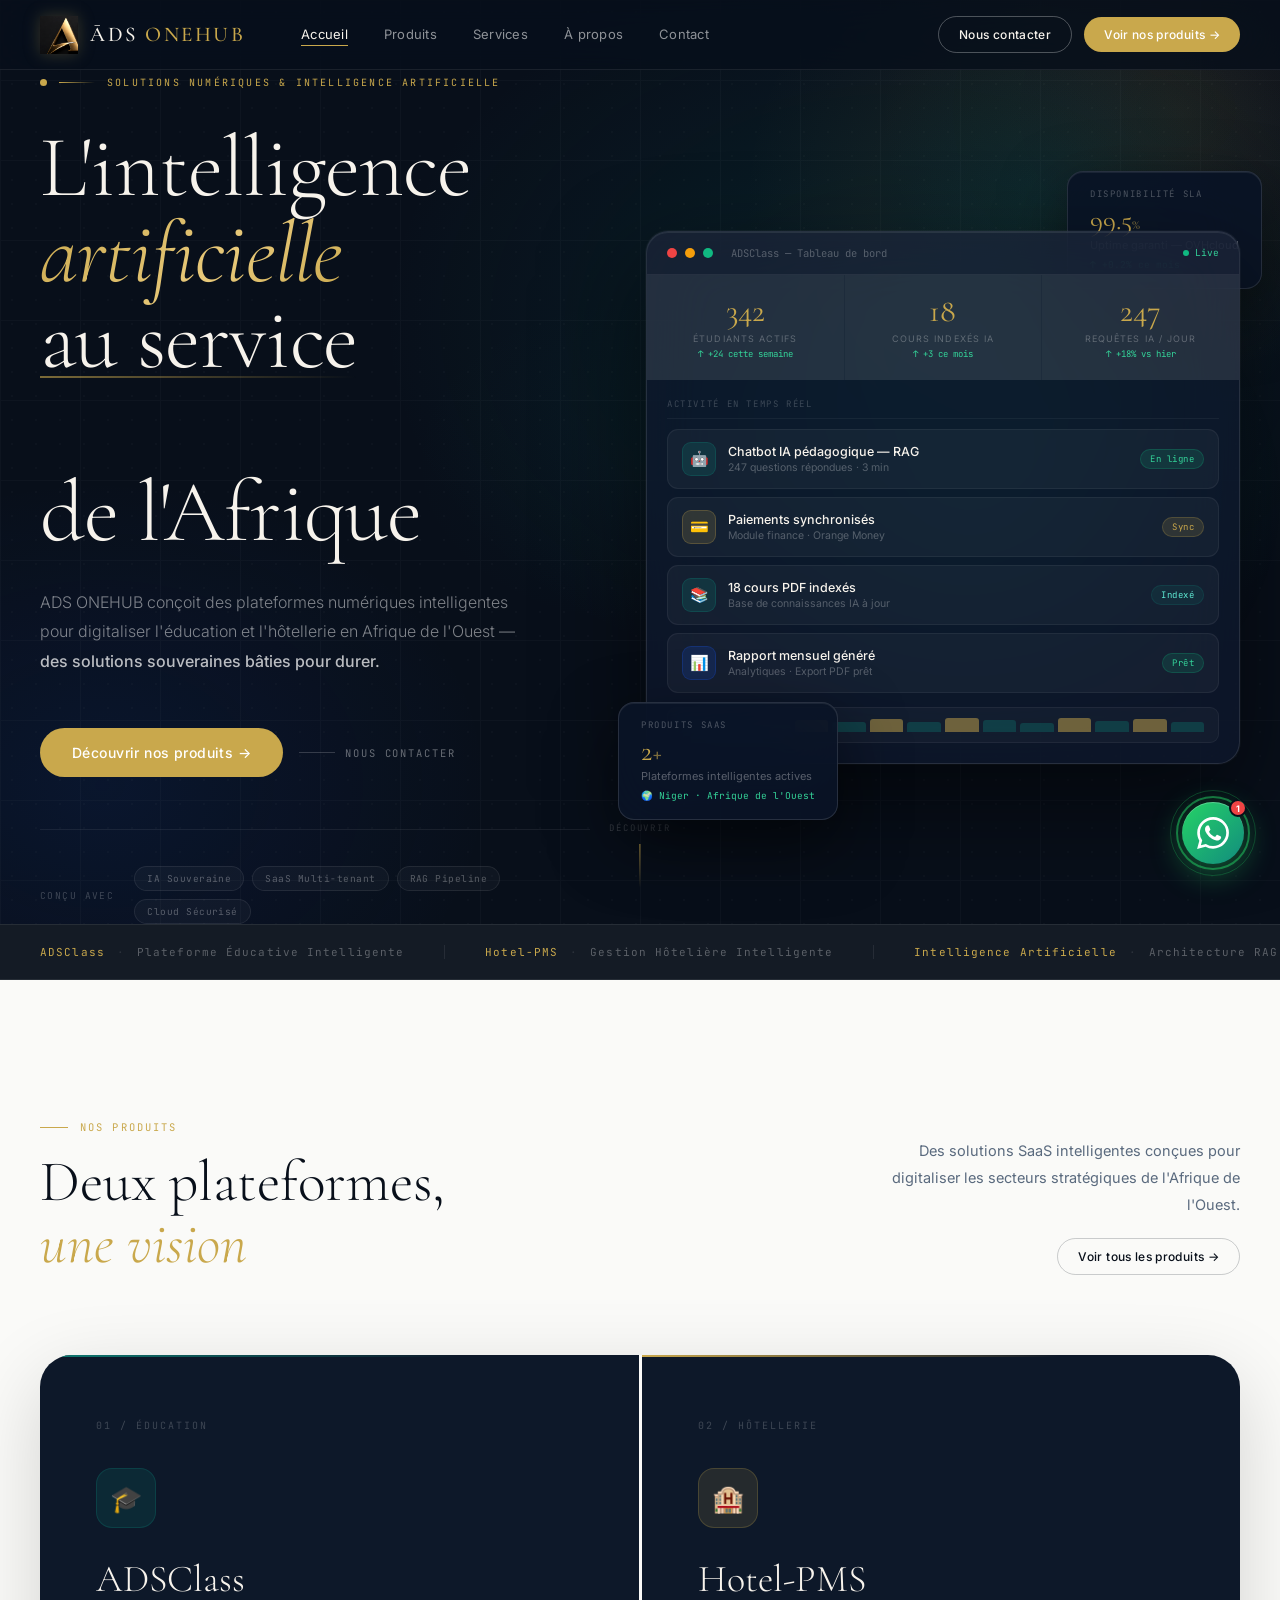
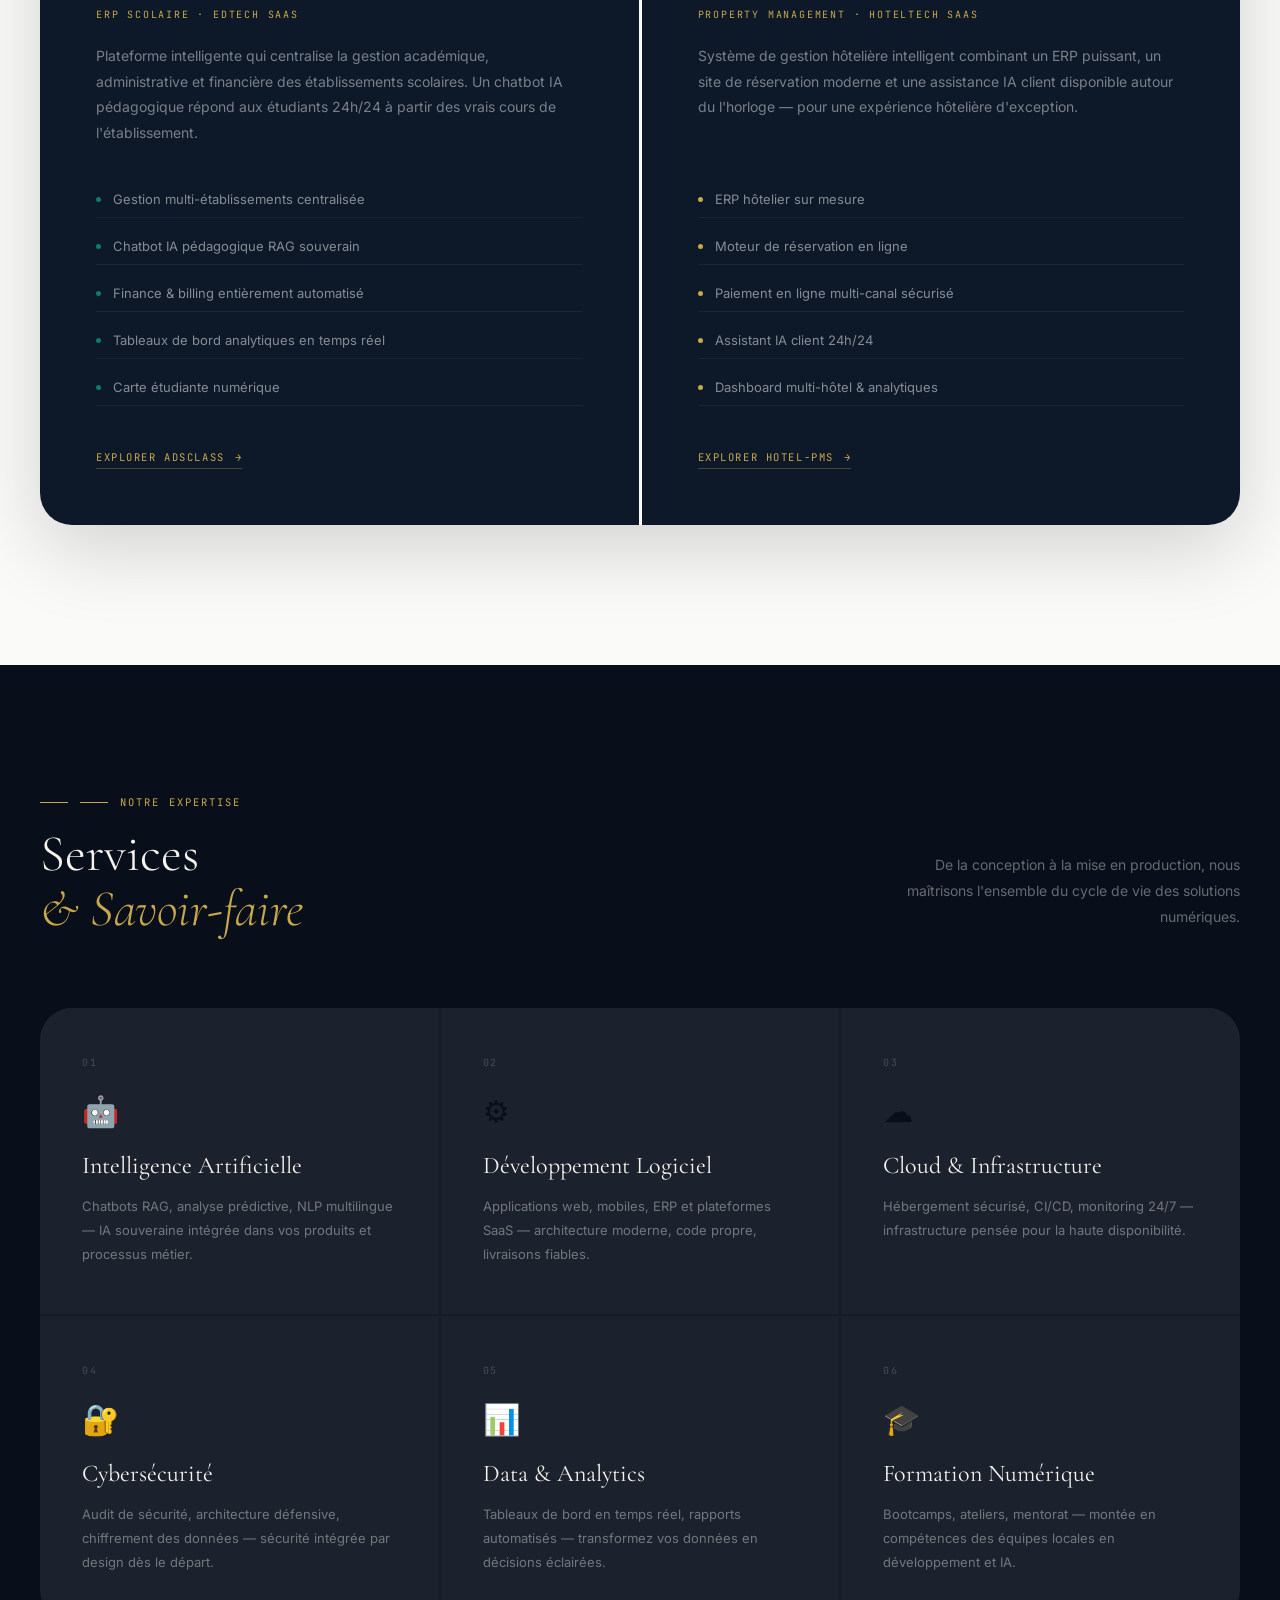
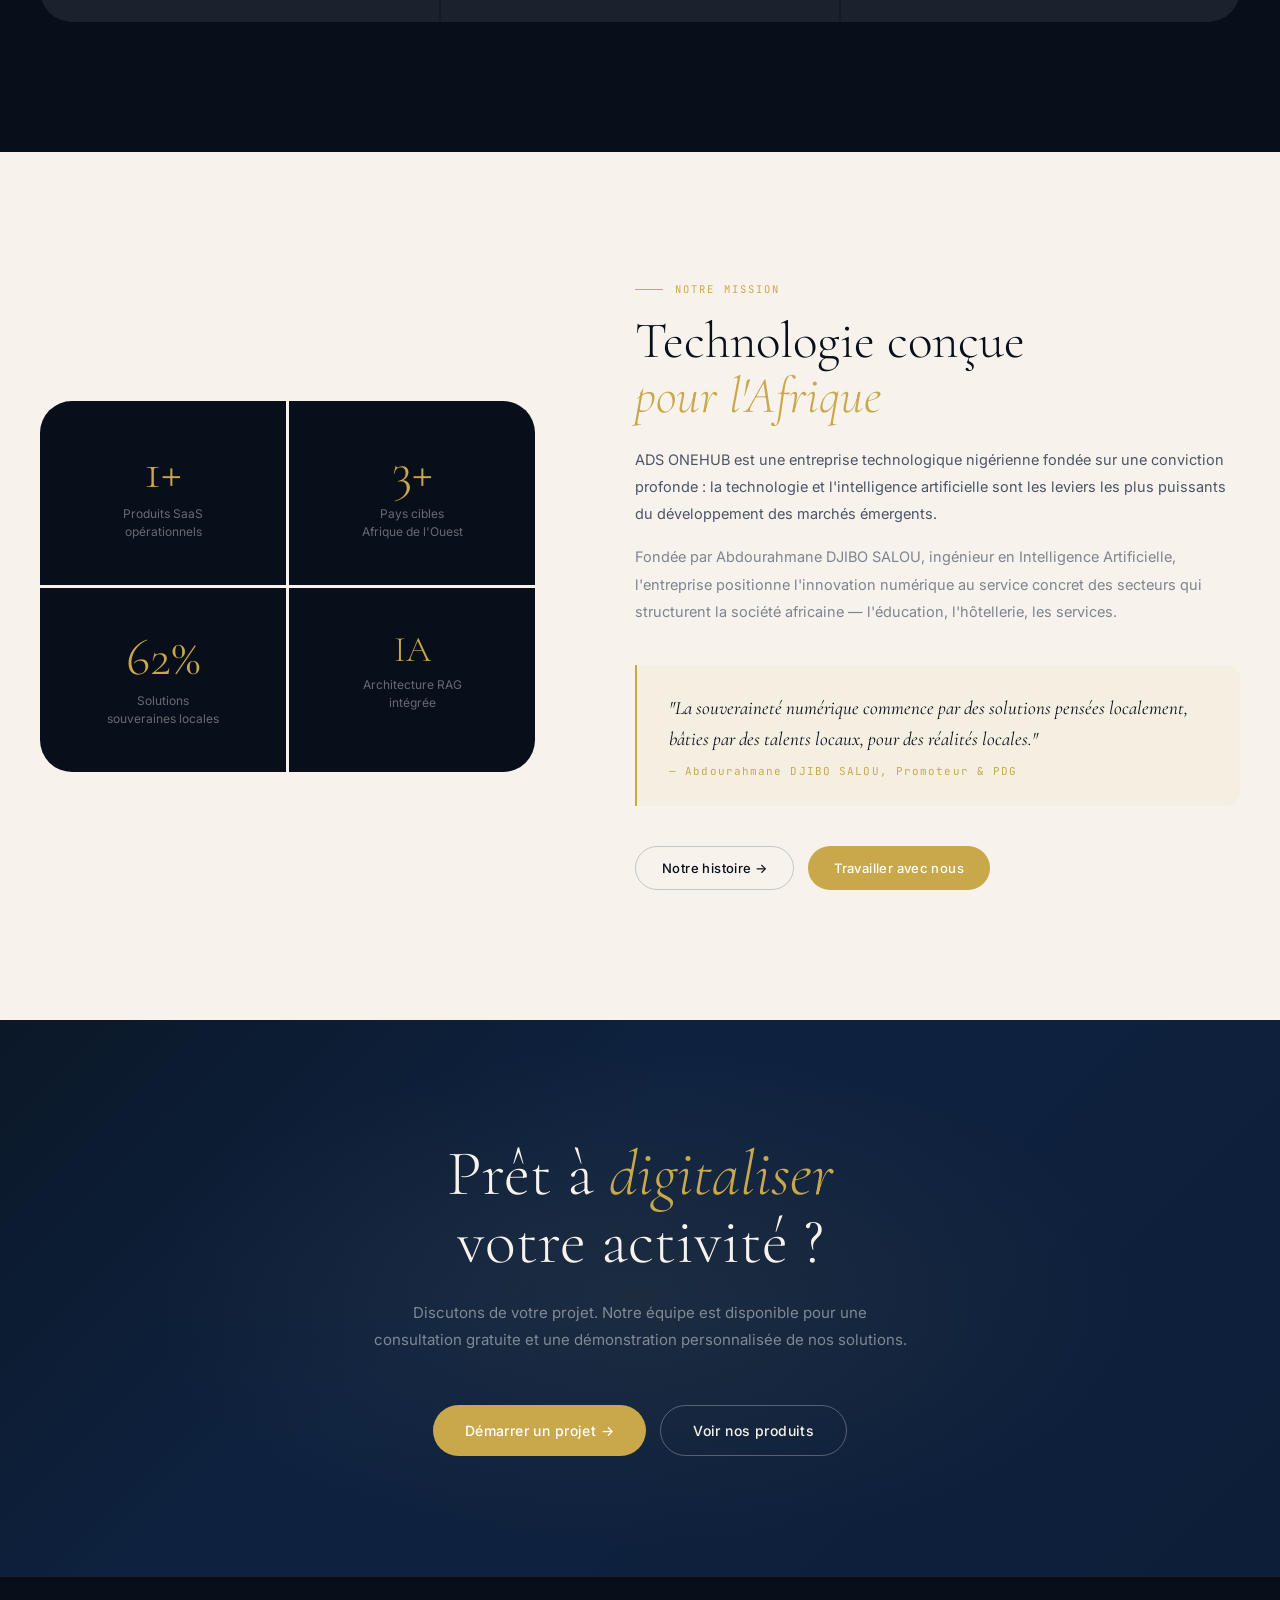
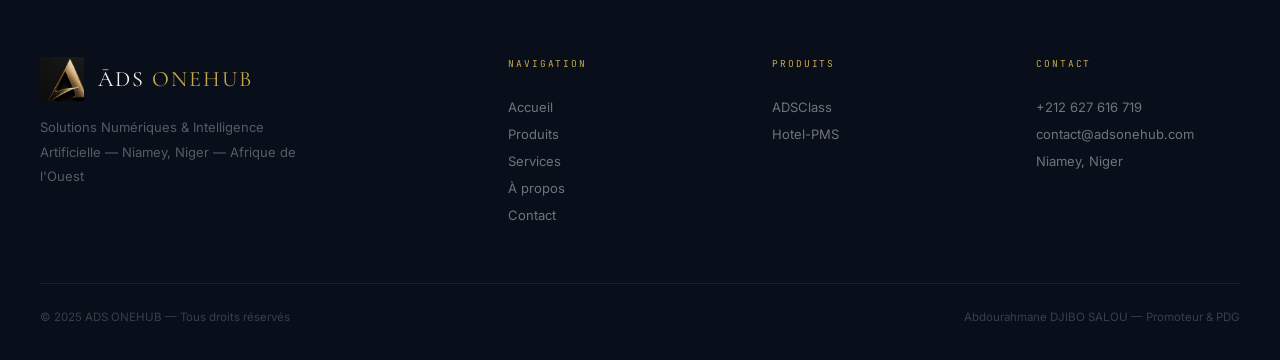
==== commit d11c2b0b: "Correction index" ====
--- a/index.html
+++ b/index.html
@@ -741,7 +741,16 @@
       <a href="contact.html" class="btn btn-outline-light btn-sm">Nous contacter</a>
       <a href="produits.html" class="btn btn-gold btn-sm">Voir nos produits →</a>
     </div>
-    <button class="nav-burger" onclick="toggleMenu()">☰</button>
+    <button
+      class="nav-burger"
+      id="navBurger"
+      type="button"
+      aria-controls="navMobile"
+      aria-expanded="false"
+      aria-label="Ouvrir le menu"
+    >
+      ☰
+    </button>
   </div>
   <div class="nav-mobile" id="navMobile">
     <a href="index.html">Accueil</a>
@@ -1091,6 +1100,67 @@
   </div>
 </footer>
 <script src="shared.js"></script>
+
+<!-- ══ NAVIGATION MOBILE ═══════════════════════════════════════ -->
+<script>
+(function () {
+  const burger = document.getElementById('navBurger');
+  const mobileMenu = document.getElementById('navMobile');
+
+  if (!burger || !mobileMenu) return;
+
+  function openMenu() {
+    burger.classList.add('active');
+    mobileMenu.classList.add('open');
+    burger.setAttribute('aria-expanded', 'true');
+    burger.setAttribute('aria-label', 'Fermer le menu');
+  }
+
+  function closeMenu() {
+    burger.classList.remove('active');
+    mobileMenu.classList.remove('open');
+    burger.setAttribute('aria-expanded', 'false');
+    burger.setAttribute('aria-label', 'Ouvrir le menu');
+  }
+
+  burger.addEventListener('click', function (event) {
+    event.stopPropagation();
+
+    if (mobileMenu.classList.contains('open')) {
+      closeMenu();
+    } else {
+      openMenu();
+    }
+  });
+
+  mobileMenu.querySelectorAll('a').forEach(function (link) {
+    link.addEventListener('click', closeMenu);
+  });
+
+  document.addEventListener('click', function (event) {
+    if (
+      mobileMenu.classList.contains('open') &&
+      !mobileMenu.contains(event.target) &&
+      !burger.contains(event.target)
+    ) {
+      closeMenu();
+    }
+  });
+
+  document.addEventListener('keydown', function (event) {
+    if (event.key === 'Escape') {
+      closeMenu();
+    }
+  });
+
+  window.addEventListener('resize', function () {
+    if (window.innerWidth > 768) {
+      closeMenu();
+    }
+  });
+})();
+</script>
+
 <!-- ══ WHATSAPP FLOATING — ULTRA PREMIUM ══════════════════ -->
 <div class="wa-float" id="waFloat">
 
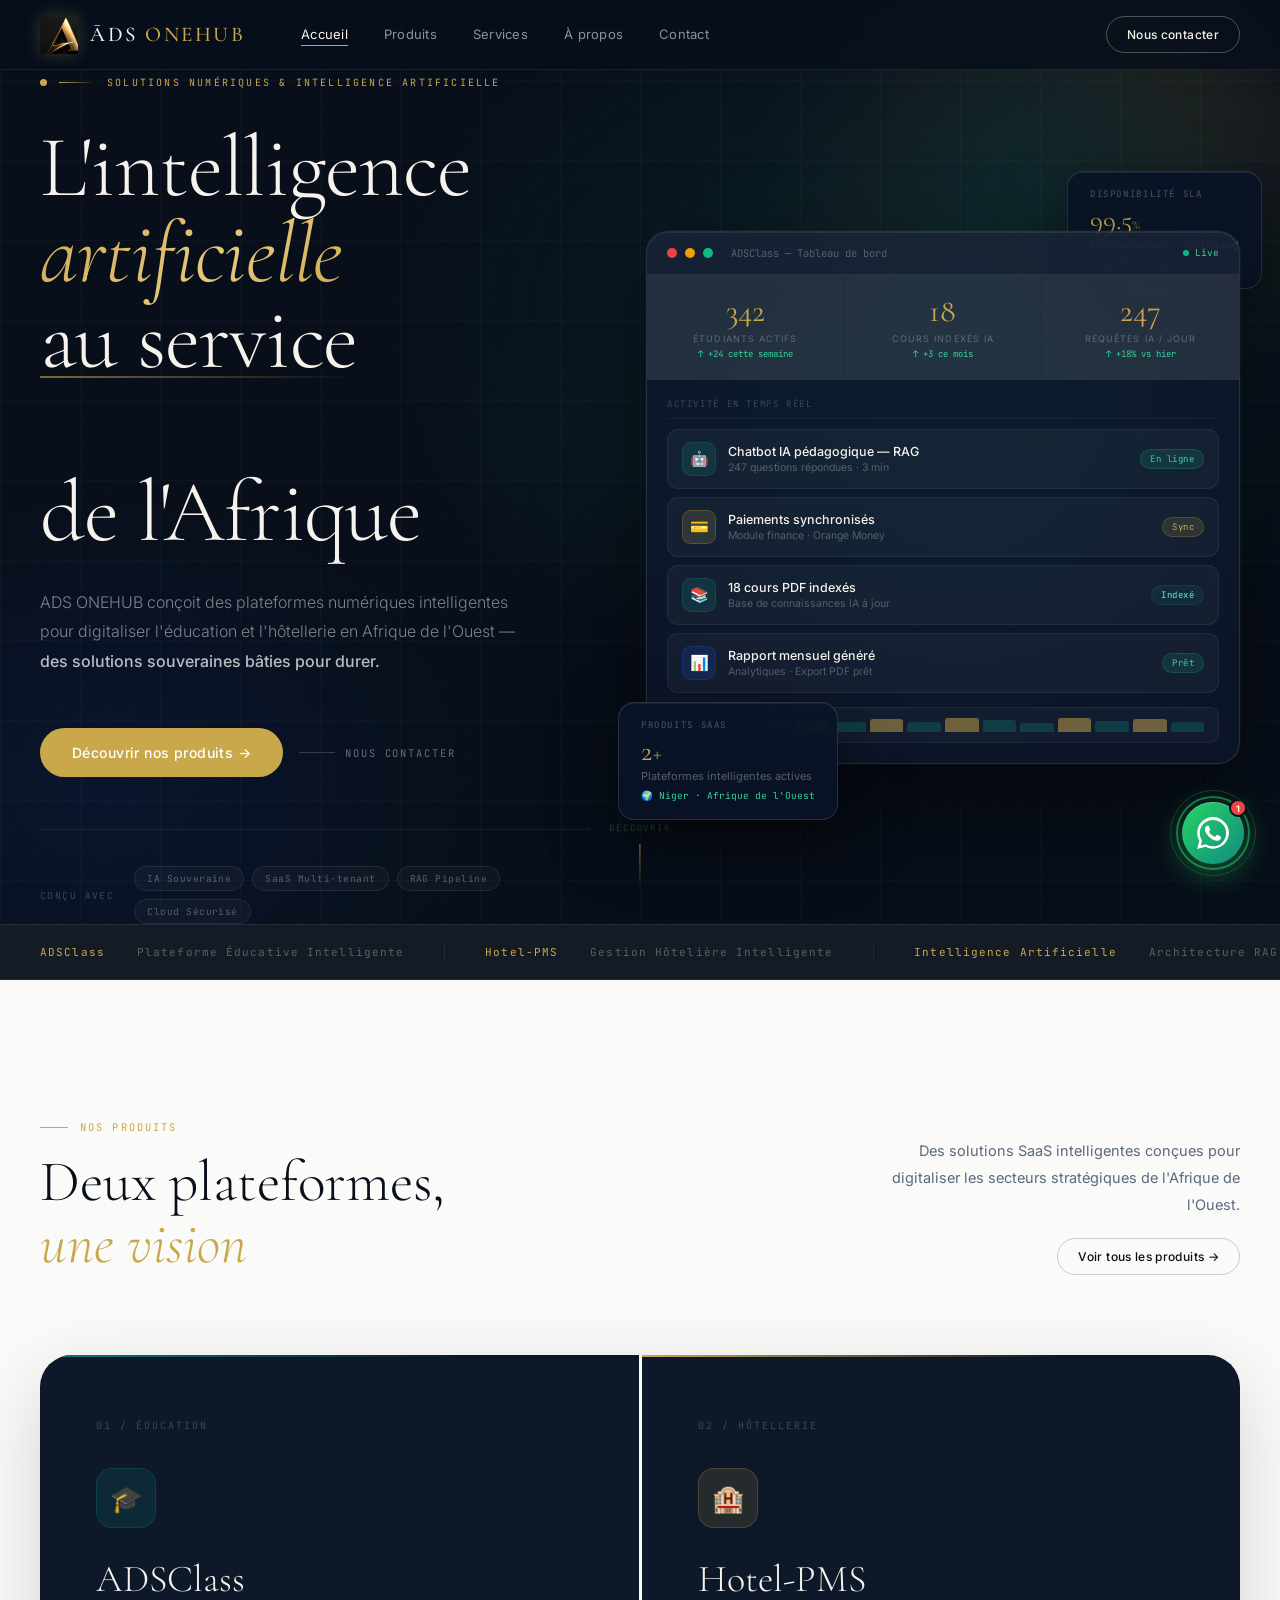
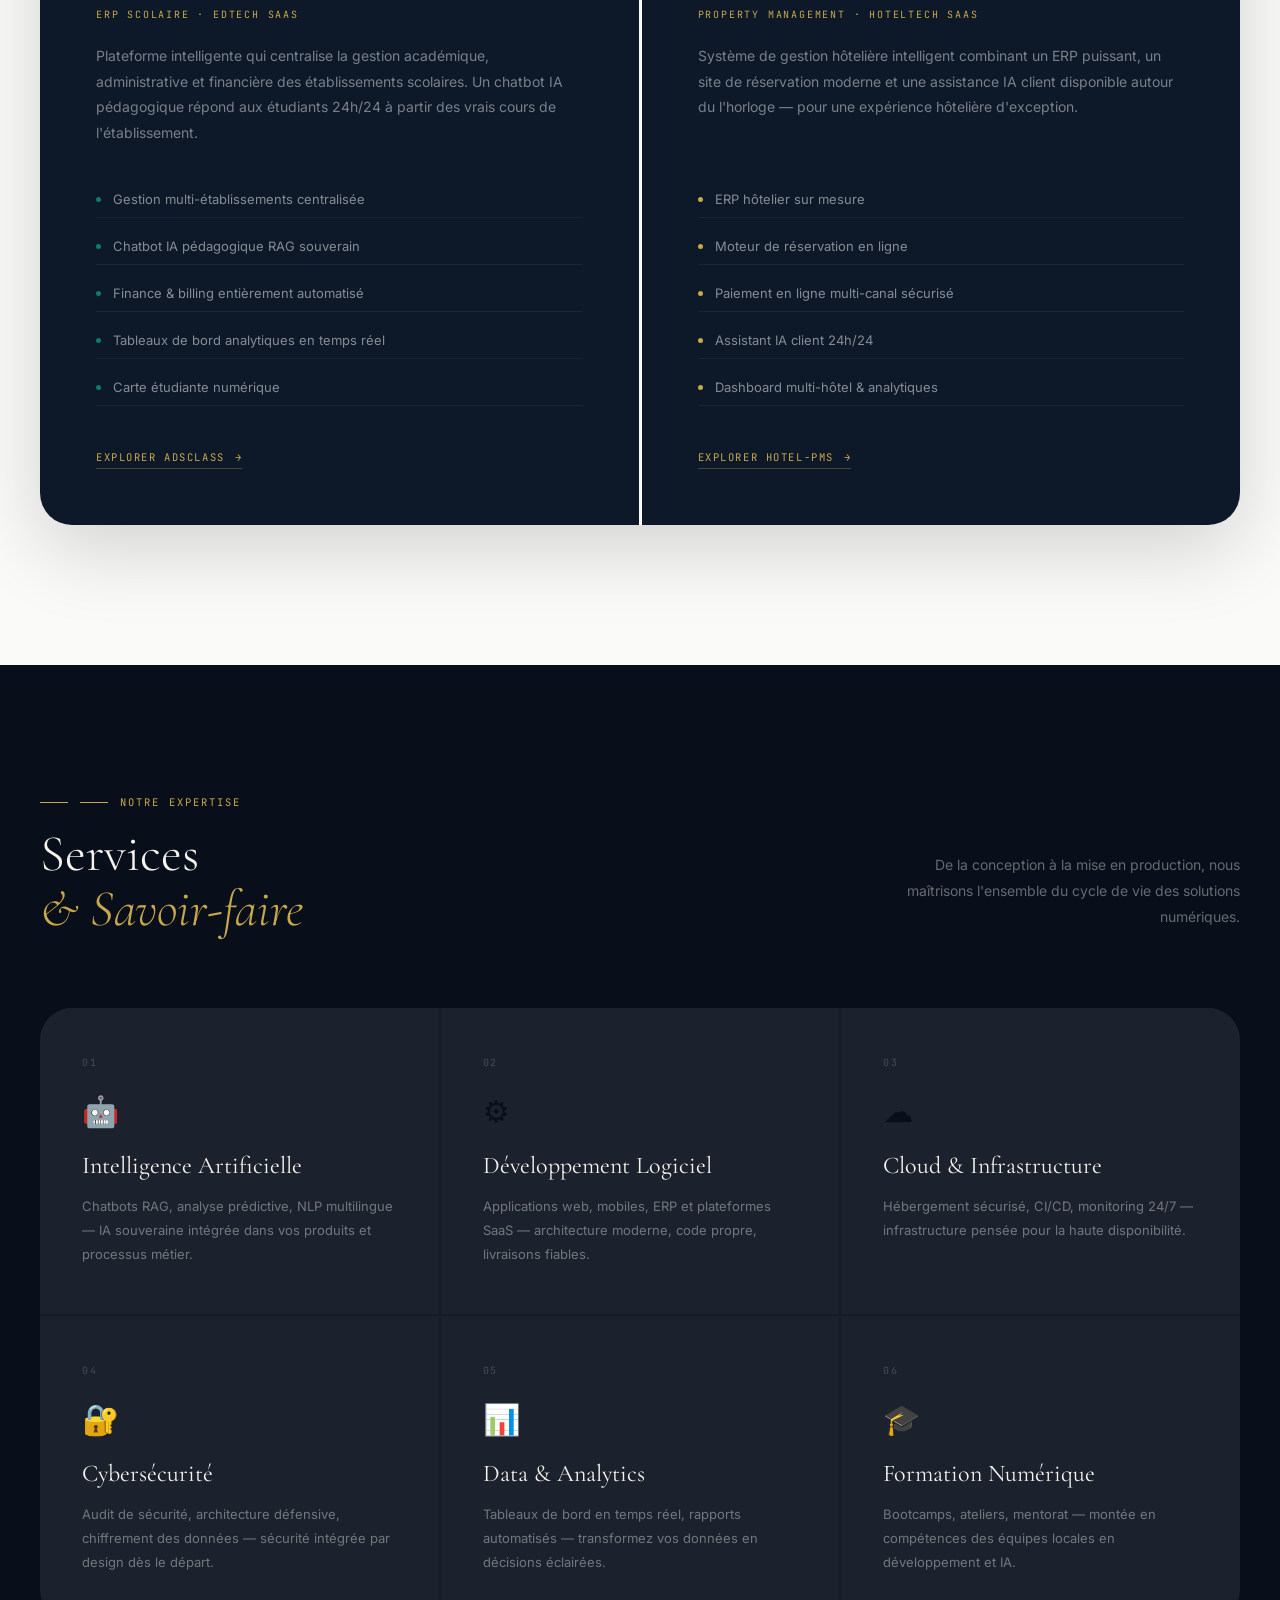
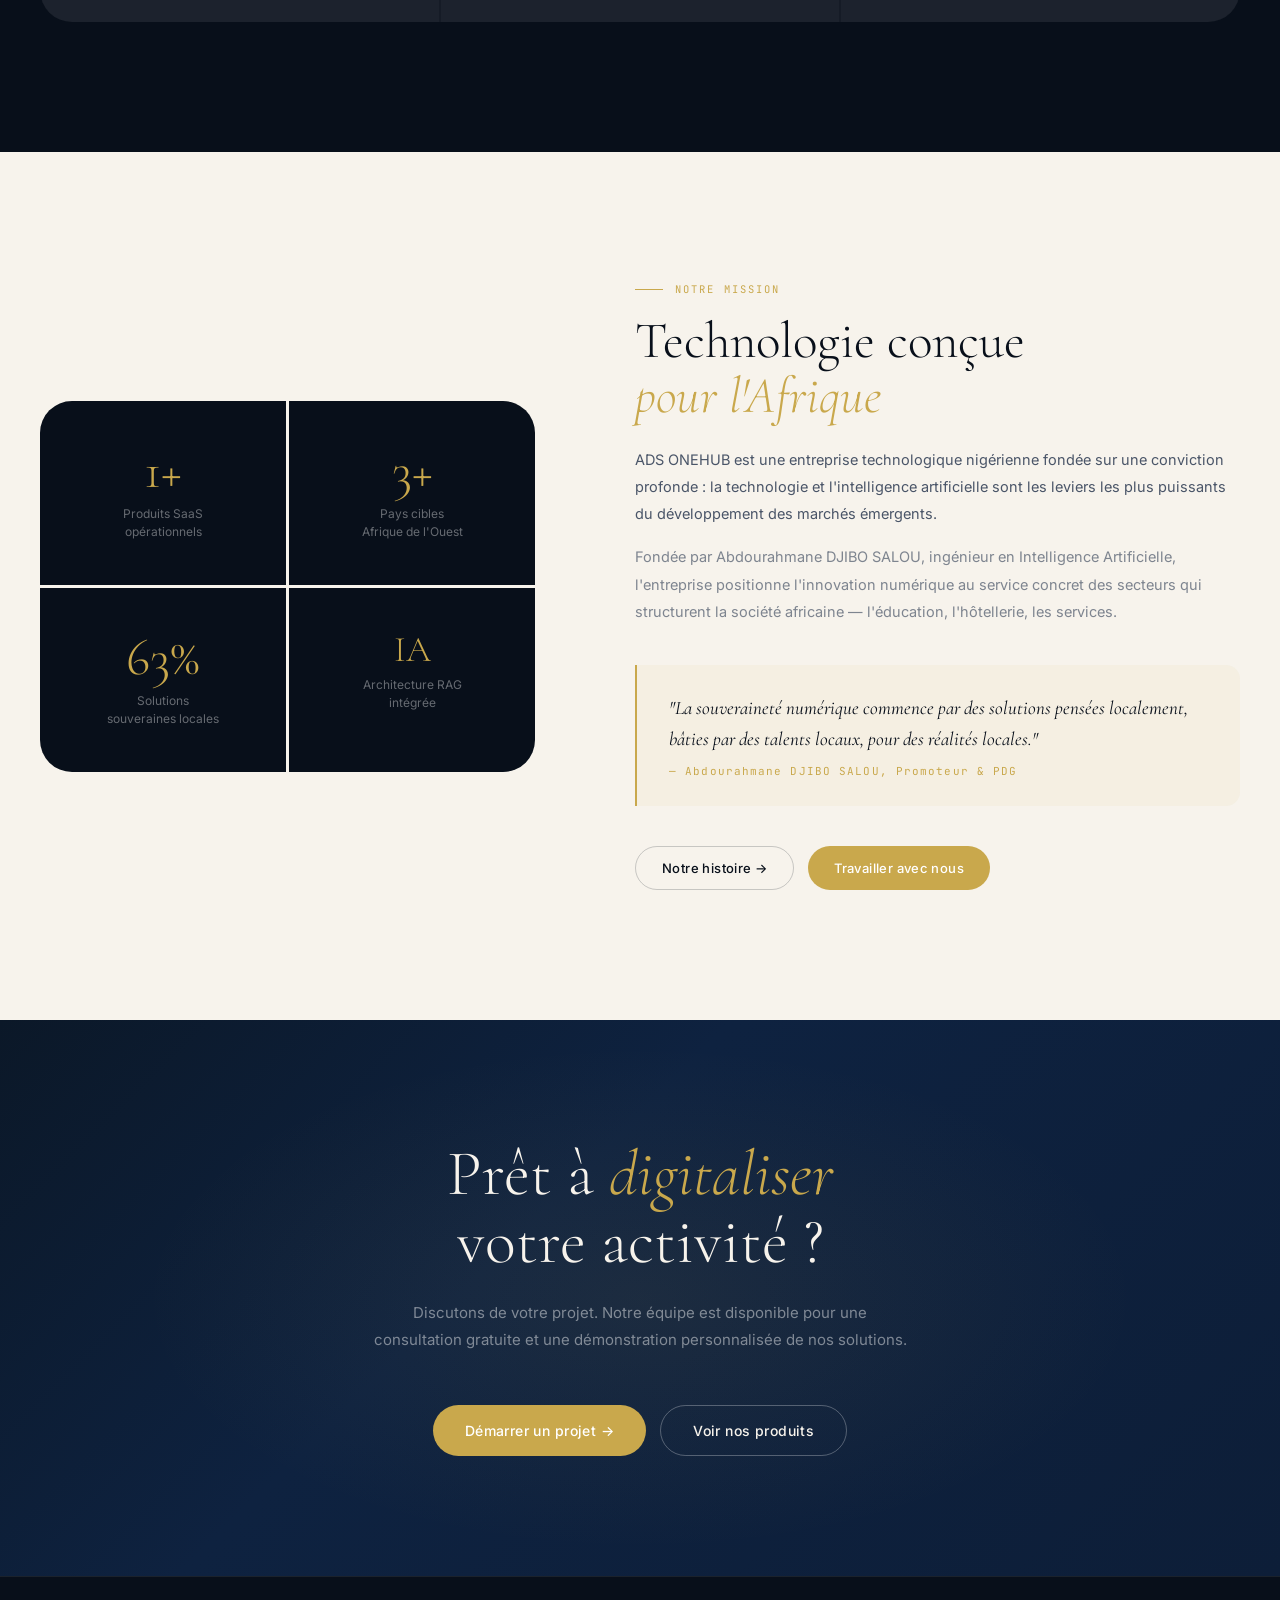
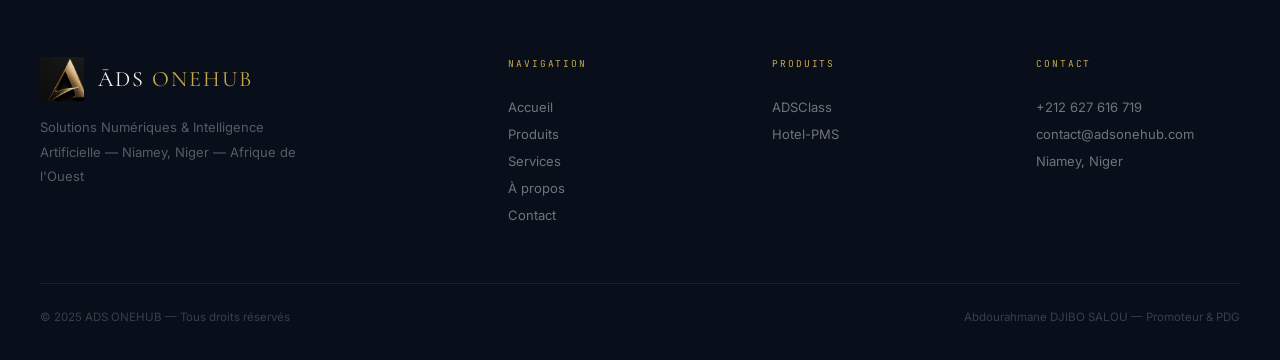
==== commit f5035edb: "Correction index" ====
--- a/index.html
+++ b/index.html
@@ -83,6 +83,7 @@
 <link rel="preconnect" href="https://fonts.gstatic.com" crossorigin>
 <link href="https://fonts.googleapis.com/css2?family=Cormorant+Garamond:ital,wght@0,300;0,400;0,500;0,600;1,300;1,400;1,500&family=Inter:wght@300;400;500;600&family=JetBrains+Mono:wght@400;500&display=swap" rel="stylesheet">
 <link rel="stylesheet" href="shared.css">
+
 <style>
 /* ══ HERO v2 — ULTRA PREMIUM ════════════════════════════════════════ */
 .hero {
@@ -92,17 +93,15 @@
   position: relative; overflow: hidden; padding: 0 40px;
 }
 
-/* layered atmospheric bg */
 .hero-bg {
   position: absolute; inset: 0;
   background:
     radial-gradient(ellipse 80% 80% at 70% 35%, rgba(14,123,114,.16) 0%, transparent 50%),
-    radial-gradient(ellipse 55% 60% at 8% 85%,  rgba(27,79,216,.10) 0%, transparent 55%),
+    radial-gradient(ellipse 55% 60% at 8% 85%, rgba(27,79,216,.10) 0%, transparent 55%),
     radial-gradient(ellipse 45% 55% at 92% 12%, rgba(201,168,76,.07) 0%, transparent 52%),
     radial-gradient(ellipse 30% 30% at 50% 50%, rgba(14,123,114,.04) 0%, transparent 60%);
 }
 
-/* fine grid */
 .hero-grid-lines {
   position: absolute; inset: 0; opacity: .022;
   background-image:
@@ -111,14 +110,12 @@
   background-size: 80px 80px;
 }
 
-/* dot accent layer */
 .hero-dots {
   position: absolute; inset: 0; opacity: .025;
   background-image: radial-gradient(circle, rgba(255,255,255,.8) 1px, transparent 1px);
   background-size: 24px 24px;
 }
 
-/* animated orb */
 .hero-orb {
   position: absolute; width: 600px; height: 600px; border-radius: 50%;
   top: -100px; right: -60px;
@@ -126,11 +123,12 @@
   animation: orb-drift 12s ease-in-out infinite alternate;
   pointer-events: none;
 }
+
 @keyframes orb-drift {
-  0%   { transform: translate(0,0) scale(1); }
-  33%  { transform: translate(-30px, 20px) scale(1.05); }
-  66%  { transform: translate(20px, -15px) scale(.97); }
-  100% { transform: translate(-10px, 30px) scale(1.03); }
+  0% { transform: translate(0,0) scale(1); }
+  33% { transform: translate(-30px,20px) scale(1.05); }
+  66% { transform: translate(20px,-15px) scale(.97); }
+  100% { transform: translate(-10px,30px) scale(1.03); }
 }
 
 .hero-inner {
@@ -139,87 +137,118 @@
   gap: 56px; align-items: center; padding-top: 70px; position: relative; z-index: 2;
 }
 
-/* ── LEFT ─────────────────────────────────────────────────────────── */
 .hero-eyebrow {
   display: inline-flex; align-items: center; gap: 12px;
   font-family: var(--mono); font-size: 10px; letter-spacing: .22em;
   color: var(--gold); text-transform: uppercase; margin-bottom: 36px;
 }
+
 .hero-eyebrow-dot {
   width: 7px; height: 7px; border-radius: 50%; background: var(--gold);
   box-shadow: 0 0 0 0 rgba(201,168,76,.5);
   animation: pulse-dot 2.4s ease-in-out infinite;
 }
+
 @keyframes pulse-dot {
   0%,100% { box-shadow: 0 0 0 0 rgba(201,168,76,.5); }
-  50%      { box-shadow: 0 0 0 8px rgba(201,168,76,0); }
-}
-.hero-eyebrow-line { width: 36px; height: 1px; background: linear-gradient(90deg, var(--gold), transparent); }
+  50% { box-shadow: 0 0 0 8px rgba(201,168,76,0); }
+}
+
+.hero-eyebrow-line {
+  width: 36px; height: 1px;
+  background: linear-gradient(90deg,var(--gold),transparent);
+}
 
 .hero-title {
   font-family: var(--serif);
-  font-size: clamp(60px, 6.8vw, 106px);
+  font-size: clamp(60px,6.8vw,106px);
   font-weight: 300; line-height: .99; color: var(--cream);
   margin-bottom: 32px; letter-spacing: -.8px;
 }
+
 .hero-title em {
   font-style: italic; color: var(--gold);
-  background: linear-gradient(135deg, var(--gold) 0%, #e8c97a 60%, var(--gold) 100%);
-  -webkit-background-clip: text; -webkit-text-fill-color: transparent;
+  background: linear-gradient(135deg,var(--gold) 0%,#e8c97a 60%,var(--gold) 100%);
+  -webkit-background-clip: text;
+  -webkit-text-fill-color: transparent;
   background-clip: text;
 }
+
 .hero-title .line-u {
   display: block; position: relative; width: fit-content;
 }
+
 .hero-title .line-u::after {
   content: ''; position: absolute; bottom: 6px; left: 0; right: 0;
   height: 1.5px;
-  background: linear-gradient(90deg, rgba(201,168,76,.6), transparent);
+  background: linear-gradient(90deg,rgba(201,168,76,.6),transparent);
 }
 
 .hero-desc {
   font-size: 16px; line-height: 1.84; color: rgba(255,255,255,.48);
   max-width: 480px; margin-bottom: 52px; font-weight: 300;
 }
-.hero-desc strong { color: rgba(255,255,255,.72); font-weight: 500; }
-
-.hero-actions { display: flex; gap: 16px; flex-wrap: wrap; align-items: center; }
+
+.hero-desc strong {
+  color: rgba(255,255,255,.72); font-weight: 500;
+}
+
+.hero-actions {
+  display: flex; gap: 16px; flex-wrap: wrap; align-items: center;
+}
+
 .hero-btn-secondary {
   font-family: var(--mono); font-size: 10.5px; letter-spacing: .18em;
   color: rgba(255,255,255,.38); text-transform: uppercase;
-  display: flex; align-items: center; gap: 10px; transition: color .25s;
-  text-decoration: none;
-}
-.hero-btn-secondary::before { content:''; width:36px; height:1px; background:rgba(255,255,255,.18); transition:width .25s,background .25s; }
+  display: flex; align-items: center; gap: 10px;
+  transition: color .25s; text-decoration: none;
+}
+
+.hero-btn-secondary::before {
+  content: ''; width: 36px; height: 1px;
+  background: rgba(255,255,255,.18);
+  transition: width .25s,background .25s;
+}
+
 .hero-btn-secondary:hover { color: var(--gold); }
-.hero-btn-secondary:hover::before { width:48px; background:var(--gold); }
-
-/* trust row */
+.hero-btn-secondary:hover::before {
+  width: 48px; background: var(--gold);
+}
+
 .hero-trust {
   display: flex; align-items: center; gap: 20px;
   margin-top: 52px; padding-top: 36px;
   border-top: 1px solid rgba(255,255,255,.07);
 }
+
 .hero-trust-label {
   font-family: var(--mono); font-size: 9.5px; letter-spacing: .15em;
   color: rgba(255,255,255,.22); text-transform: uppercase; flex-shrink: 0;
 }
-.hero-trust-items { display: flex; gap: 8px; flex-wrap: wrap; }
+
+.hero-trust-items {
+  display: flex; gap: 8px; flex-wrap: wrap;
+}
+
 .hero-trust-chip {
   font-family: var(--mono); font-size: 9.5px; letter-spacing: .05em;
   color: rgba(255,255,255,.3); padding: 5px 12px; border-radius: 100px;
-  border: 1px solid rgba(255,255,255,.08); background: rgba(255,255,255,.03);
-  transition: border-color .2s, color .2s;
-}
-.hero-trust-chip:hover { border-color: rgba(201,168,76,.3); color: var(--gold); }
-
-/* ── RIGHT — DASHBOARD CARD ───────────────────────────────────────── */
-.hero-visual { position: relative; padding: 36px 0 36px 0; }
-
-/* glow behind card */
+  border: 1px solid rgba(255,255,255,.08);
+  background: rgba(255,255,255,.03);
+  transition: border-color .2s,color .2s;
+}
+
+.hero-trust-chip:hover {
+  border-color: rgba(201,168,76,.3); color: var(--gold);
+}
+
+.hero-visual {
+  position: relative; padding: 36px 0 36px 0;
+}
+
 .hero-visual::before {
   content: ''; position: absolute; inset: -40px; border-radius: 40px;
-  background: radial-gradient(ellipse 70% 60% at 55% 50%, rgba(14,123,114,.18) 0%, transparent 65%);
+  background: radial-gradient(ellipse 70% 60% at 55% 50%,rgba(14,123,114,.18) 0%,transparent 65%);
   pointer-events: none;
 }
 
@@ -233,8 +262,9 @@
     0 40px 100px rgba(0,0,0,.55),
     inset 0 1px 0 rgba(255,255,255,.08),
     0 0 0 1px rgba(255,255,255,.04);
-  transition: transform .4s cubic-bezier(.4,0,.2,1), box-shadow .4s;
-}
+  transition: transform .4s cubic-bezier(.4,0,.2,1),box-shadow .4s;
+}
+
 .hero-card-main:hover {
   transform: translateY(-4px) rotate(.3deg);
   box-shadow:
@@ -243,54 +273,62 @@
     0 0 0 1px rgba(255,255,255,.06);
 }
 
-/* titlebar */
 .hcm-top {
   padding: 14px 20px;
   background: rgba(255,255,255,.04);
   border-bottom: 1px solid rgba(255,255,255,.07);
   display: flex; align-items: center; gap: 8px;
 }
-.hcm-dot { width: 10px; height: 10px; border-radius: 50%; }
+
+.hcm-dot {
+  width: 10px; height: 10px; border-radius: 50%;
+}
+
 .hcm-title {
   font-family: var(--mono); font-size: 10.5px;
   color: rgba(255,255,255,.28); margin-left: 10px; flex: 1;
 }
+
 .hcm-status {
   display: flex; align-items: center; gap: 6px;
   font-family: var(--mono); font-size: 9.5px; color: #34d399;
 }
+
 .hcm-status-dot {
-  width: 6px; height: 6px; border-radius: 50%; background: #10b981;
+  width: 6px; height: 6px; border-radius: 50%;
+  background: #10b981;
   animation: pulse-dot 2s infinite;
 }
 
-/* metrics bar */
 .metric-row {
   display: grid; grid-template-columns: repeat(3,1fr); gap: 1px;
   background: rgba(255,255,255,.07); margin: 0;
 }
+
 .metric-cell {
-  background: rgba(255,255,255,.03); padding: 20px 14px; text-align: center;
-  transition: background .2s;
-}
+  background: rgba(255,255,255,.03); padding: 20px 14px;
+  text-align: center; transition: background .2s;
+}
+
 .metric-cell:hover { background: rgba(255,255,255,.06); }
+
 .metric-num {
   font-family: var(--serif); font-size: 32px; font-weight: 400;
   color: var(--gold); line-height: 1;
 }
+
 .metric-lbl {
   font-size: 9px; color: rgba(255,255,255,.28);
   text-transform: uppercase; letter-spacing: .12em; margin-top: 6px;
 }
+
 .metric-delta {
   font-family: var(--mono); font-size: 9px; color: #34d399;
   margin-top: 4px;
 }
 
-/* body */
 .hcm-body { padding: 18px 20px 20px; }
 
-/* section label */
 .hcm-section-label {
   font-family: var(--mono); font-size: 9px; letter-spacing: .18em;
   color: rgba(255,255,255,.2); text-transform: uppercase;
@@ -298,235 +336,485 @@
   border-bottom: 1px solid rgba(255,255,255,.05);
 }
 
-.activity-list { display: flex; flex-direction: column; gap: 8px; }
+.activity-list {
+  display: flex; flex-direction: column; gap: 8px;
+}
+
 .activity-item {
   display: flex; align-items: center; gap: 12px;
   background: rgba(255,255,255,.04);
   border: 1px solid rgba(255,255,255,.06);
   border-radius: 11px; padding: 12px 14px;
-  transition: background .22s, border-color .22s, transform .22s;
-}
+  transition: background .22s,border-color .22s,transform .22s;
+}
+
 .activity-item:hover {
   background: rgba(255,255,255,.08);
   border-color: rgba(255,255,255,.12);
   transform: translateX(3px);
 }
+
 .ai-icon {
   width: 34px; height: 34px; border-radius: 9px; flex-shrink: 0;
   display: flex; align-items: center; justify-content: center; font-size: 15px;
 }
-.ai-icon.teal { background: rgba(14,123,114,.22); border: 1px solid rgba(14,123,114,.32); }
-.ai-icon.gold { background: rgba(201,168,76,.16); border: 1px solid rgba(201,168,76,.26); }
-.ai-icon.blue { background: rgba(27,79,216,.18); border: 1px solid rgba(27,79,216,.28); }
-.ai-info { flex: 1; min-width: 0; }
-.ai-name { font-size: 12.5px; color: var(--cream); font-weight: 500; white-space: nowrap; overflow: hidden; text-overflow: ellipsis; }
-.ai-sub  { font-size: 10.5px; color: rgba(255,255,255,.28); margin-top: 2px; }
+
+.ai-icon.teal {
+  background: rgba(14,123,114,.22);
+  border: 1px solid rgba(14,123,114,.32);
+}
+
+.ai-icon.gold {
+  background: rgba(201,168,76,.16);
+  border: 1px solid rgba(201,168,76,.26);
+}
+
+.ai-icon.blue {
+  background: rgba(27,79,216,.18);
+  border: 1px solid rgba(27,79,216,.28);
+}
+
+.ai-info {
+  flex: 1; min-width: 0;
+}
+
+.ai-name {
+  font-size: 12.5px; color: var(--cream); font-weight: 500;
+  white-space: nowrap; overflow: hidden; text-overflow: ellipsis;
+}
+
+.ai-sub {
+  font-size: 10.5px; color: rgba(255,255,255,.28); margin-top: 2px;
+}
+
 .ai-badge {
   font-family: var(--mono); font-size: 9px; padding: 3px 9px;
   border-radius: 100px; white-space: nowrap; letter-spacing: .05em;
 }
-.ai-badge.green  { background: rgba(16,185,129,.14); color: #34d399; border: 1px solid rgba(16,185,129,.22); }
-.ai-badge.gold   { background: rgba(201,168,76,.14); color: var(--gold); border: 1px solid rgba(201,168,76,.22); }
-.ai-badge.teal-b { background: rgba(14,123,114,.14); color: #5eead4; border: 1px solid rgba(14,123,114,.22); }
-
-/* mini chart bar */
+
+.ai-badge.green {
+  background: rgba(16,185,129,.14); color: #34d399;
+  border: 1px solid rgba(16,185,129,.22);
+}
+
+.ai-badge.gold {
+  background: rgba(201,168,76,.14); color: var(--gold);
+  border: 1px solid rgba(201,168,76,.22);
+}
+
+.ai-badge.teal-b {
+  background: rgba(14,123,114,.14); color: #5eead4;
+  border: 1px solid rgba(14,123,114,.22);
+}
+
 .mini-chart {
   display: flex; align-items: flex-end; gap: 4px;
   height: 36px; margin-top: 14px; padding: 10px 14px;
   background: rgba(255,255,255,.03); border-radius: 9px;
   border: 1px solid rgba(255,255,255,.05);
 }
+
 .mc-bar {
   flex: 1; border-radius: 3px 3px 0 0;
   background: rgba(14,123,114,.35);
   transition: background .2s;
 }
+
 .mc-bar:hover { background: rgba(14,123,114,.65); }
 .mc-bar.high { background: rgba(201,168,76,.5); }
 .mc-bar.high:hover { background: rgba(201,168,76,.8); }
 
-/* ── FLOATING CARDS ───────────────────────────────────────────────── */
 .hero-card-float {
   position: absolute;
   background: rgba(10,20,38,.92);
   border: 1px solid rgba(255,255,255,.12);
   border-radius: 16px; padding: 16px 22px;
   backdrop-filter: blur(28px) saturate(160%);
-  box-shadow: 0 24px 64px rgba(0,0,0,.5), inset 0 1px 0 rgba(255,255,255,.07);
-}
+  box-shadow: 0 24px 64px rgba(0,0,0,.5),inset 0 1px 0 rgba(255,255,255,.07);
+}
+
 .hero-card-float.f1 {
   top: -24px; right: -22px;
   animation: float1 6s ease-in-out infinite;
 }
+
 .hero-card-float.f2 {
   bottom: -20px; left: -28px;
   animation: float2 7s ease-in-out infinite;
 }
+
 @keyframes float1 {
   0%,100% { transform: translateY(0) rotate(0deg); }
-  50%      { transform: translateY(-8px) rotate(.5deg); }
-}
+  50% { transform: translateY(-8px) rotate(.5deg); }
+}
+
 @keyframes float2 {
   0%,100% { transform: translateY(0) rotate(0deg); }
-  50%      { transform: translateY(6px) rotate(-.4deg); }
-}
+  50% { transform: translateY(6px) rotate(-.4deg); }
+}
+
 .hcf-label {
   font-family: var(--mono); font-size: 9px; letter-spacing: .18em;
   color: rgba(255,255,255,.28); text-transform: uppercase; margin-bottom: 6px;
 }
-.hcf-val { font-family: var(--serif); font-size: 28px; color: var(--gold); line-height: 1; }
-.hcf-sub { font-size: 11px; color: rgba(255,255,255,.32); margin-top: 4px; }
+
+.hcf-val {
+  font-family: var(--serif); font-size: 28px; color: var(--gold); line-height: 1;
+}
+
+.hcf-sub {
+  font-size: 11px; color: rgba(255,255,255,.32); margin-top: 4px;
+}
+
 .hcf-trend {
   display: inline-flex; align-items: center; gap: 4px;
   font-family: var(--mono); font-size: 9.5px; color: #34d399;
   margin-top: 6px;
 }
 
-/* ── SCROLL INDICATOR ─────────────────────────────────────────────── */
 .hero-scroll {
-  position: absolute; bottom: 36px; left: 50%; transform: translateX(-50%);
+  position: absolute; bottom: 36px; left: 50%;
+  transform: translateX(-50%);
   display: flex; flex-direction: column; align-items: center; gap: 10px;
   font-family: var(--mono); font-size: 9px; letter-spacing: .2em;
   color: rgba(255,255,255,.2); text-transform: uppercase;
   animation: fadeIn 1s 1.4s both;
 }
+
 .hero-scroll-line {
   width: 1px; height: 44px;
-  background: linear-gradient(180deg, var(--gold) 0%, transparent 100%);
+  background: linear-gradient(180deg,var(--gold) 0%,transparent 100%);
   animation: scroll-line 2.2s ease-in-out infinite;
 }
+
 @keyframes scroll-line {
   0%,100% { opacity: .25; transform: scaleY(1) translateY(0); }
-  50%      { opacity: .9;  transform: scaleY(.55) translateY(10px); }
+  50% { opacity: .9; transform: scaleY(.55) translateY(10px); }
 }
 
 /* ══ MARQUEE ═════════════════════════════════════════════════════════ */
 .marquee-section {
-  background: rgba(8,15,26,.95); border-top: 1px solid var(--border);
-  border-bottom: 1px solid var(--border); overflow: hidden; padding: 20px 0;
-}
+  background: rgba(8,15,26,.95);
+  border-top: 1px solid var(--border);
+  border-bottom: 1px solid var(--border);
+  overflow: hidden; padding: 20px 0;
+}
+
 .marquee-track {
   display: flex; gap: 0; width: max-content;
   animation: marquee 28s linear infinite;
 }
+
 .marquee-track:hover { animation-play-state: paused; }
-@keyframes marquee { from { transform: translateX(0); } to { transform: translateX(-50%); } }
+
+@keyframes marquee {
+  from { transform: translateX(0); }
+  to { transform: translateX(-50%); }
+}
+
 .marquee-item {
   display: flex; align-items: center; gap: 12px; padding: 0 40px;
-  font-family: var(--mono); font-size: 11px; color: rgba(255,255,255,.3);
-  letter-spacing: .1em; white-space: nowrap; border-right: 1px solid var(--border);
-}
-.marquee-item em { font-style: normal; color: var(--gold); }
-.marquee-sep { color: rgba(255,255,255,.1); }
+  font-family: var(--mono); font-size: 11px;
+  color: rgba(255,255,255,.3);
+  letter-spacing: .1em; white-space: nowrap;
+  border-right: 1px solid var(--border);
+}
+
+.marquee-item em {
+  font-style: normal; color: var(--gold);
+}
+
+.marquee-sep {
+  color: rgba(255,255,255,.1);
+}
 
 /* ══ PRODUITS ════════════════════════════════════════════════════════ */
-.products-section { background: var(--offwhite); padding: 140px 40px; }
-.products-wrap { max-width: 1320px; margin: 0 auto; }
-.products-header { display: grid; grid-template-columns: 1fr 1fr; gap: 60px; align-items: flex-end; margin-bottom: 80px; }
-.products-header-right { display: flex; flex-direction: column; align-items: flex-end; justify-content: flex-end; gap: 20px; }
-.products-grid { display: grid; grid-template-columns: 1fr 1fr; gap: 3px; border-radius: var(--r-xl); overflow: hidden; box-shadow: var(--shadow-lg); }
+.products-section {
+  background: var(--offwhite); padding: 140px 40px;
+}
+
+.products-wrap {
+  max-width: 1320px; margin: 0 auto;
+}
+
+.products-header {
+  display: grid; grid-template-columns: 1fr 1fr;
+  gap: 60px; align-items: flex-end; margin-bottom: 80px;
+}
+
+.products-header-right {
+  display: flex; flex-direction: column;
+  align-items: flex-end; justify-content: flex-end; gap: 20px;
+}
+
+.products-grid {
+  display: grid; grid-template-columns: 1fr 1fr; gap: 3px;
+  border-radius: var(--r-xl); overflow: hidden;
+  box-shadow: var(--shadow-lg);
+}
+
 .pcard {
   position: relative; overflow: hidden;
   background: var(--navy-2); padding: 64px 56px 56px;
   cursor: pointer; transition: background .35s;
   display: flex; flex-direction: column;
 }
+
 .pcard:hover { background: #0f1f38; }
-.pcard-accent { position: absolute; top: 0; left: 0; right: 0; height: 2px; }
-.pcard-accent.t { background: linear-gradient(90deg, var(--teal), transparent 70%); }
-.pcard-accent.g { background: linear-gradient(90deg, var(--gold), transparent 70%); }
+
+.pcard-accent {
+  position: absolute; top: 0; left: 0; right: 0; height: 2px;
+}
+
+.pcard-accent.t {
+  background: linear-gradient(90deg,var(--teal),transparent 70%);
+}
+
+.pcard-accent.g {
+  background: linear-gradient(90deg,var(--gold),transparent 70%);
+}
+
 .pcard-num {
   font-family: var(--mono); font-size: 10px; letter-spacing: .2em;
-  color: rgba(255,255,255,.2); text-transform: uppercase; margin-bottom: 36px;
-}
+  color: rgba(255,255,255,.2); text-transform: uppercase;
+  margin-bottom: 36px;
+}
+
 .pcard-icon {
-  width: 60px; height: 60px; border-radius: 16px; margin-bottom: 28px;
-  display: flex; align-items: center; justify-content: center; font-size: 26px;
-}
-.pcard-icon.teal-i { background: rgba(14,123,114,.18); border: 1px solid rgba(14,123,114,.28); }
-.pcard-icon.gold-i { background: rgba(201,168,76,.13); border: 1px solid rgba(201,168,76,.22); }
-.pcard-name { font-family: var(--serif); font-size: 38px; color: var(--cream); font-weight: 300; margin-bottom: 6px; }
-.pcard-cat  { font-family: var(--mono); font-size: 10px; letter-spacing: .18em; color: var(--gold); text-transform: uppercase; margin-bottom: 22px; }
-.pcard-desc { font-size: 14px; color: rgba(255,255,255,.45); line-height: 1.82; margin-bottom: 36px; flex: 1; }
-.pcard-features { display: flex; flex-direction: column; gap: 10px; margin-bottom: 44px; }
+  width: 60px; height: 60px; border-radius: 16px;
+  margin-bottom: 28px;
+  display: flex; align-items: center; justify-content: center;
+  font-size: 26px;
+}
+
+.pcard-icon.teal-i {
+  background: rgba(14,123,114,.18);
+  border: 1px solid rgba(14,123,114,.28);
+}
+
+.pcard-icon.gold-i {
+  background: rgba(201,168,76,.13);
+  border: 1px solid rgba(201,168,76,.22);
+}
+
+.pcard-name {
+  font-family: var(--serif); font-size: 38px;
+  color: var(--cream); font-weight: 300; margin-bottom: 6px;
+}
+
+.pcard-cat {
+  font-family: var(--mono); font-size: 10px; letter-spacing: .18em;
+  color: var(--gold); text-transform: uppercase; margin-bottom: 22px;
+}
+
+.pcard-desc {
+  font-size: 14px; color: rgba(255,255,255,.45);
+  line-height: 1.82; margin-bottom: 36px; flex: 1;
+}
+
+.pcard-features {
+  display: flex; flex-direction: column;
+  gap: 10px; margin-bottom: 44px;
+}
+
 .pcard-feat {
   display: flex; align-items: center; gap: 12px;
   font-size: 13px; color: rgba(255,255,255,.5);
-  padding: 10px 0; border-bottom: 1px solid rgba(255,255,255,.05);
-}
-.pcard-feat::before { content: ''; width: 5px; height: 5px; border-radius: 50%; background: var(--teal); flex-shrink: 0; }
-.pcard-feat.gold-feat::before { background: var(--gold); }
+  padding: 10px 0;
+  border-bottom: 1px solid rgba(255,255,255,.05);
+}
+
+.pcard-feat::before {
+  content: ''; width: 5px; height: 5px; border-radius: 50%;
+  background: var(--teal); flex-shrink: 0;
+}
+
+.pcard-feat.gold-feat::before {
+  background: var(--gold);
+}
+
 .pcard-cta {
   display: inline-flex; align-items: center; gap: 10px;
   font-family: var(--mono); font-size: 10.5px; letter-spacing: .15em;
   color: var(--gold); text-transform: uppercase; text-decoration: none;
-  border-bottom: 1px solid rgba(201,168,76,.3); padding-bottom: 4px;
-  width: fit-content; transition: gap .25s, border-color .25s;
-}
-.pcard:hover .pcard-cta { gap: 16px; border-color: var(--gold); }
+  border-bottom: 1px solid rgba(201,168,76,.3);
+  padding-bottom: 4px; width: fit-content;
+  transition: gap .25s,border-color .25s;
+}
+
+.pcard:hover .pcard-cta {
+  gap: 16px; border-color: var(--gold);
+}
 
 /* ══ SERVICES STRIP ══════════════════════════════════════════════════ */
-.services-section { background: var(--navy); padding: 130px 40px; }
-.services-wrap { max-width: 1320px; margin: 0 auto; }
-.services-grid { display: grid; grid-template-columns: repeat(3,1fr); gap: 2px; margin-top: 72px; background: rgba(255,255,255,.05); border-radius: var(--r-xl); overflow: hidden; }
+.services-section {
+  background: var(--navy); padding: 130px 40px;
+}
+
+.services-wrap {
+  max-width: 1320px; margin: 0 auto;
+}
+
+.services-grid {
+  display: grid; grid-template-columns: repeat(3,1fr);
+  gap: 2px; margin-top: 72px;
+  background: rgba(255,255,255,.05);
+  border-radius: var(--r-xl); overflow: hidden;
+}
+
 .svc-card {
-  background: rgba(255,255,255,.03); padding: 48px 42px;
+  background: rgba(255,255,255,.03);
+  padding: 48px 42px;
   transition: background .25s;
   position: relative; overflow: hidden;
 }
+
 .svc-card::before {
-  content: ''; position: absolute; top: 0; left: 0; right: 0; height: 1px;
-  background: linear-gradient(90deg, transparent, rgba(201,168,76,.4), transparent);
+  content: ''; position: absolute; top: 0; left: 0; right: 0;
+  height: 1px;
+  background: linear-gradient(90deg,transparent,rgba(201,168,76,.4),transparent);
   opacity: 0; transition: opacity .3s;
 }
+
 .svc-card:hover { background: rgba(255,255,255,.07); }
 .svc-card:hover::before { opacity: 1; }
-.svc-num { font-family: var(--mono); font-size: 10px; letter-spacing: .15em; color: rgba(255,255,255,.18); margin-bottom: 24px; }
-.svc-icon { font-size: 30px; margin-bottom: 22px; }
-.svc-name { font-family: var(--serif); font-size: 24px; color: var(--cream); margin-bottom: 14px; }
-.svc-desc { font-size: 13px; color: rgba(255,255,255,.38); line-height: 1.85; }
+
+.svc-num {
+  font-family: var(--mono); font-size: 10px; letter-spacing: .15em;
+  color: rgba(255,255,255,.18); margin-bottom: 24px;
+}
+
+.svc-icon {
+  font-size: 30px; margin-bottom: 22px;
+}
+
+.svc-name {
+  font-family: var(--serif); font-size: 24px;
+  color: var(--cream); margin-bottom: 14px;
+}
+
+.svc-desc {
+  font-size: 13px; color: rgba(255,255,255,.38); line-height: 1.85;
+}
 
 /* ══ ABOUT BAND ══════════════════════════════════════════════════════ */
-.about-section { background: var(--cream); padding: 130px 40px; }
-.about-wrap { max-width: 1320px; margin: 0 auto; display: grid; grid-template-columns: .9fr 1.1fr; gap: 100px; align-items: center; }
-.about-figures { display: grid; grid-template-columns: 1fr 1fr; gap: 3px; border-radius: var(--r-xl); overflow: hidden; }
+.about-section {
+  background: var(--cream); padding: 130px 40px;
+}
+
+.about-wrap {
+  max-width: 1320px; margin: 0 auto;
+  display: grid; grid-template-columns: .9fr 1.1fr;
+  gap: 100px; align-items: center;
+}
+
+.about-figures {
+  display: grid; grid-template-columns: 1fr 1fr;
+  gap: 3px; border-radius: var(--r-xl); overflow: hidden;
+}
+
 .figure-cell {
-  background: var(--navy); padding: 44px 36px; text-align: center;
-  transition: background .25s;
-}
-.figure-cell:hover { background: var(--navy-3); }
-.figure-num { font-family: var(--serif); font-size: 52px; font-weight: 300; color: var(--gold); line-height: 1; }
-.figure-lbl { font-size: 12px; color: rgba(255,255,255,.38); margin-top: 8px; line-height: 1.5; }
+  background: var(--navy); padding: 44px 36px;
+  text-align: center; transition: background .25s;
+}
+
+.figure-cell:hover {
+  background: var(--navy-3);
+}
+
+.figure-num {
+  font-family: var(--serif); font-size: 52px;
+  font-weight: 300; color: var(--gold); line-height: 1;
+}
+
+.figure-lbl {
+  font-size: 12px; color: rgba(255,255,255,.38);
+  margin-top: 8px; line-height: 1.5;
+}
+
 .about-content .s-label { color: var(--gold); }
 .about-content .s-label::before { background: var(--gold); }
-.about-heading { font-family: var(--serif); font-size: clamp(36px,4vw,56px); color: var(--navy); font-weight: 300; line-height: 1.07; margin-bottom: 22px; }
-.about-heading em { font-style: italic; color: var(--gold); }
-.about-body { font-size: 14.5px; color: #4a5568; line-height: 1.88; margin-bottom: 16px; }
-.about-body + .about-body { color: rgba(74,85,104,.7); }
-.about-cta { margin-top: 40px; display: flex; gap: 14px; }
+
+.about-heading {
+  font-family: var(--serif);
+  font-size: clamp(36px,4vw,56px);
+  color: var(--navy); font-weight: 300;
+  line-height: 1.07; margin-bottom: 22px;
+}
+
+.about-heading em {
+  font-style: italic; color: var(--gold);
+}
+
+.about-body {
+  font-size: 14.5px; color: #4a5568;
+  line-height: 1.88; margin-bottom: 16px;
+}
+
+.about-body + .about-body {
+  color: rgba(74,85,104,.7);
+}
+
+.about-cta {
+  margin-top: 40px; display: flex; gap: 14px;
+}
+
 .about-quote {
   margin-top: 40px; padding: 28px 32px;
-  border-left: 2px solid var(--gold); background: rgba(201,168,76,.06);
+  border-left: 2px solid var(--gold);
+  background: rgba(201,168,76,.06);
   border-radius: 0 var(--r-md) var(--r-md) 0;
 }
-.about-quote p { font-family: var(--serif); font-size: 19px; color: var(--navy); font-style: italic; line-height: 1.6; }
-.about-quote cite { font-size: 11px; color: var(--gold); font-family: var(--mono); letter-spacing: .1em; margin-top: 10px; display: block; font-style: normal; }
+
+.about-quote p {
+  font-family: var(--serif); font-size: 19px;
+  color: var(--navy); font-style: italic; line-height: 1.6;
+}
+
+.about-quote cite {
+  font-size: 11px; color: var(--gold);
+  font-family: var(--mono); letter-spacing: .1em;
+  margin-top: 10px; display: block; font-style: normal;
+}
 
 /* ══ CTA BAND ════════════════════════════════════════════════════════ */
 .cta-section {
   padding: 120px 40px;
-  background: linear-gradient(135deg, #0B1828 0%, #0E2240 40%, #0D1E38 100%);
+  background: linear-gradient(135deg,#0B1828 0%,#0E2240 40%,#0D1E38 100%);
   text-align: center; position: relative; overflow: hidden;
 }
+
 .cta-section::before {
   content: ''; position: absolute; inset: 0;
-  background: radial-gradient(ellipse 60% 70% at 50% 50%, rgba(201,168,76,.08) 0%, transparent 65%);
-}
-.cta-inner { max-width: 720px; margin: 0 auto; position: relative; z-index: 1; }
-.cta-heading { font-family: var(--serif); font-size: clamp(40px,5vw,68px); font-weight: 300; color: var(--cream); line-height: 1.07; margin-bottom: 22px; }
-.cta-heading em { font-style: italic; color: var(--gold); }
-.cta-sub { font-size: 15px; color: rgba(255,255,255,.45); line-height: 1.8; margin-bottom: 52px; max-width: 540px; margin-inline: auto; }
-.cta-actions { display: flex; gap: 14px; justify-content: center; flex-wrap: wrap; }
+  background: radial-gradient(ellipse 60% 70% at 50% 50%,rgba(201,168,76,.08) 0%,transparent 65%);
+}
+
+.cta-inner {
+  max-width: 720px; margin: 0 auto;
+  position: relative; z-index: 1;
+}
+
+.cta-heading {
+  font-family: var(--serif);
+  font-size: clamp(40px,5vw,68px);
+  font-weight: 300; color: var(--cream);
+  line-height: 1.07; margin-bottom: 22px;
+}
+
+.cta-heading em {
+  font-style: italic; color: var(--gold);
+}
+
+.cta-sub {
+  font-size: 15px; color: rgba(255,255,255,.45);
+  line-height: 1.8; margin-bottom: 52px;
+  max-width: 540px; margin-inline: auto;
+}
+
+.cta-actions {
+  display: flex; gap: 14px;
+  justify-content: center; flex-wrap: wrap;
+}
 
 /* ══ RESPONSIVE ══════════════════════════════════════════════════════ */
 @media(max-width:1080px){
@@ -538,6 +826,7 @@
   .about-wrap { grid-template-columns: 1fr; gap: 60px; }
   .services-grid { grid-template-columns: 1fr 1fr; }
 }
+
 @media(max-width:640px){
   .services-grid { grid-template-columns: 1fr; }
   .hero-title { font-size: 48px; }
@@ -548,37 +837,49 @@
   display: flex; align-items: center; gap: 12px;
   text-decoration: none; margin-right: 56px; flex-shrink: 0;
 }
+
 .nav-logo-img-el {
   height: 38px; width: auto;
   filter: brightness(1.1) drop-shadow(0 0 8px rgba(201,168,76,.25));
-  transition: filter .25s, transform .25s;
-}
+  transition: filter .25s,transform .25s;
+}
+
 .nav-logo-img:hover .nav-logo-img-el {
   filter: brightness(1.2) drop-shadow(0 0 14px rgba(201,168,76,.5));
   transform: scale(1.04);
 }
+
 .nav-logo-text {
   font-family: var(--serif); font-size: 21px; font-weight: 500;
   color: var(--cream); letter-spacing: 2.5px;
 }
-.nav-logo-text em { font-style: normal; color: var(--gold); }
+
+.nav-logo-text em {
+  font-style: normal; color: var(--gold);
+}
 
 .footer-brand-logo {
   display: flex; align-items: center; gap: 14px;
 }
+
 .footer-logo-img {
   height: 44px; width: auto;
   filter: brightness(.9) saturate(.85);
   transition: filter .25s;
 }
+
 .footer-brand-logo:hover .footer-logo-img {
   filter: brightness(1.05) saturate(1);
 }
+
 .footer-brand-logo span {
-  font-family: var(--serif); font-size: 22px; color: var(--cream); letter-spacing: 2px;
-}
-.footer-brand-logo span em { font-style: normal; color: var(--gold); }
-
+  font-family: var(--serif); font-size: 22px;
+  color: var(--cream); letter-spacing: 2px;
+}
+
+.footer-brand-logo span em {
+  font-style: normal; color: var(--gold);
+}
 
 /* ══ WHATSAPP FLOATING BUTTON — ULTRA PREMIUM ══════════════════════ */
 .wa-float {
@@ -592,19 +893,19 @@
   gap: 12px;
 }
 
-/* Main button */
 .wa-btn {
   width: 62px; height: 62px; border-radius: 50%;
-  background: linear-gradient(135deg, #25D366 0%, #128C7E 100%);
+  background: linear-gradient(135deg,#25D366 0%,#128C7E 100%);
   display: flex; align-items: center; justify-content: center;
   cursor: pointer; text-decoration: none;
   box-shadow:
     0 8px 32px rgba(37,211,102,.45),
     0 2px 8px rgba(0,0,0,.25),
     inset 0 1px 0 rgba(255,255,255,.25);
-  transition: transform .3s cubic-bezier(.34,1.56,.64,1), box-shadow .3s;
+  transition: transform .3s cubic-bezier(.34,1.56,.64,1),box-shadow .3s;
   position: relative;
 }
+
 .wa-btn:hover {
   transform: scale(1.1) translateY(-3px);
   box-shadow:
@@ -612,84 +913,97 @@
     0 4px 16px rgba(0,0,0,.3),
     inset 0 1px 0 rgba(255,255,255,.3);
 }
+
 .wa-btn:active { transform: scale(.97); }
 
-/* WhatsApp SVG icon */
 .wa-icon {
   width: 32px; height: 32px; fill: #fff;
 }
 
-/* Pulse ring animation */
 .wa-btn::before {
-  content: '';
-  position: absolute; inset: -6px; border-radius: 50%;
+  content: ''; position: absolute; inset: -6px;
+  border-radius: 50%;
   border: 2px solid rgba(37,211,102,.5);
   animation: wa-pulse 2.4s ease-out infinite;
 }
+
 .wa-btn::after {
-  content: '';
-  position: absolute; inset: -12px; border-radius: 50%;
+  content: ''; position: absolute; inset: -12px;
+  border-radius: 50%;
   border: 1.5px solid rgba(37,211,102,.25);
   animation: wa-pulse 2.4s .4s ease-out infinite;
 }
+
 @keyframes wa-pulse {
-  0%   { transform: scale(.88); opacity: .9; }
-  70%  { transform: scale(1.18); opacity: 0; }
+  0% { transform: scale(.88); opacity: .9; }
+  70% { transform: scale(1.18); opacity: 0; }
   100% { transform: scale(1.18); opacity: 0; }
 }
 
-/* Tooltip bubble */
 .wa-tooltip {
   background: rgba(8,15,26,.94);
   border: 1px solid rgba(255,255,255,.1);
   border-radius: 14px;
   padding: 14px 20px;
   backdrop-filter: blur(20px);
-  box-shadow: 0 12px 40px rgba(0,0,0,.4), inset 0 1px 0 rgba(255,255,255,.07);
+  box-shadow: 0 12px 40px rgba(0,0,0,.4),inset 0 1px 0 rgba(255,255,255,.07);
   transform: translateX(10px);
   opacity: 0; pointer-events: none;
-  transition: opacity .28s, transform .28s;
+  transition: opacity .28s,transform .28s;
   white-space: nowrap;
   min-width: 200px;
 }
+
 .wa-float:hover .wa-tooltip,
 .wa-float.open .wa-tooltip {
   opacity: 1; transform: translateX(0); pointer-events: auto;
 }
+
 .wa-tooltip-label {
-  font-family: 'JetBrains Mono', monospace;
+  font-family: 'JetBrains Mono',monospace;
   font-size: 9.5px; letter-spacing: .16em;
-  color: rgba(255,255,255,.35); text-transform: uppercase; margin-bottom: 6px;
-}
+  color: rgba(255,255,255,.35);
+  text-transform: uppercase; margin-bottom: 6px;
+}
+
 .wa-tooltip-name {
-  font-size: 14px; font-weight: 600; color: #fff; margin-bottom: 2px;
-}
+  font-size: 14px; font-weight: 600;
+  color: #fff; margin-bottom: 2px;
+}
+
 .wa-tooltip-status {
   display: flex; align-items: center; gap: 6px;
   font-size: 12px; color: rgba(255,255,255,.45);
 }
+
 .wa-tooltip-dot {
-  width: 7px; height: 7px; border-radius: 50%; background: #25D366;
+  width: 7px; height: 7px; border-radius: 50%;
+  background: #25D366;
   animation: wa-pulse 2s infinite;
 }
+
 .wa-tooltip-msg {
   font-size: 12.5px; color: rgba(255,255,255,.55);
   margin-top: 10px; padding-top: 10px;
   border-top: 1px solid rgba(255,255,255,.08);
   line-height: 1.5;
 }
+
 .wa-tooltip-cta {
   display: inline-flex; align-items: center; gap: 8px;
   margin-top: 12px; width: 100%; justify-content: center;
-  background: linear-gradient(135deg, #25D366, #128C7E);
+  background: linear-gradient(135deg,#25D366,#128C7E);
   color: #fff; font-size: 12.5px; font-weight: 500;
-  padding: 10px 16px; border-radius: 100px; text-decoration: none;
-  transition: opacity .2s, transform .2s;
+  padding: 10px 16px; border-radius: 100px;
+  text-decoration: none;
+  transition: opacity .2s,transform .2s;
   box-shadow: 0 4px 16px rgba(37,211,102,.35);
 }
-.wa-tooltip-cta:hover { opacity: .9; transform: translateY(-1px); }
-
-/* Badge notification */
+
+.wa-tooltip-cta:hover {
+  opacity: .9; transform: translateY(-1px);
+}
+
 .wa-badge {
   position: absolute; top: -3px; right: -3px;
   width: 18px; height: 18px; border-radius: 50%;
@@ -698,18 +1012,19 @@
   font-size: 9px; font-weight: 700; color: #fff;
   animation: wa-badge-in .4s .8s cubic-bezier(.34,1.56,.64,1) both;
 }
+
 @keyframes wa-badge-in {
   from { transform: scale(0); opacity: 0; }
-  to   { transform: scale(1); opacity: 1; }
-}
-
-/* Entry animation */
+  to { transform: scale(1); opacity: 1; }
+}
+
 .wa-float {
   animation: wa-enter .6s 1.5s cubic-bezier(.34,1.56,.64,1) both;
 }
+
 @keyframes wa-enter {
   from { transform: translateY(20px) scale(.8); opacity: 0; }
-  to   { transform: translateY(0) scale(1); opacity: 1; }
+  to { transform: translateY(0) scale(1); opacity: 1; }
 }
 
 @media(max-width:768px){
@@ -718,18 +1033,20 @@
   .wa-icon { width: 28px; height: 28px; }
   .wa-tooltip { min-width: 180px; }
 }
-
 </style>
 </head>
+
 <body>
 
 <!-- NAV -->
 <nav class="nav">
   <div class="nav-wrap">
+
     <a href="index.html" class="nav-logo nav-logo-img">
       <img src="logo.png" alt="ADS ONEHUB — Intelligence Artificielle &amp; Solutions Numériques" class="nav-logo-img-el">
       <span class="nav-logo-text">ĀDS <em>ONEHUB</em></span>
     </a>
+
     <div class="nav-links">
       <a href="index.html" class="active">Accueil</a>
       <a href="produits.html">Produits</a>
@@ -737,10 +1054,12 @@
       <a href="apropos.html">À propos</a>
       <a href="contact.html">Contact</a>
     </div>
+
     <div class="nav-right">
       <a href="contact.html" class="btn btn-outline-light btn-sm">Nous contacter</a>
-      <a href="produits.html" class="btn btn-gold btn-sm">Voir nos produits →</a>
     </div>
+
+    <!-- UNE SEULE ICÔNE MENU MOBILE -->
     <button
       class="nav-burger"
       id="navBurger"
@@ -751,7 +1070,9 @@
     >
       ☰
     </button>
+
   </div>
+
   <div class="nav-mobile" id="navMobile">
     <a href="index.html">Accueil</a>
     <a href="produits.html">Produits</a>
@@ -767,6 +1088,7 @@
   <div class="hero-grid-lines"></div>
   <div class="hero-dots"></div>
   <div class="hero-orb"></div>
+
   <div class="hero-inner">
 
     <!-- LEFT -->
@@ -776,21 +1098,25 @@
         <div class="hero-eyebrow-line"></div>
         Solutions Numériques & Intelligence Artificielle
       </div>
+
       <h1 class="hero-title">
         L'intelligence<br>
         <em>artificielle</em><br>
         <span class="line-u">au service</span><br>
         de l'Afrique
       </h1>
+
       <p class="hero-desc">
         ADS ONEHUB conçoit des plateformes numériques intelligentes pour digitaliser
         l'éducation et l'hôtellerie en Afrique de l'Ouest —
         <strong>des solutions souveraines bâties pour durer.</strong>
       </p>
+
       <div class="hero-actions">
         <a href="produits.html" class="btn btn-gold btn-lg">Découvrir nos produits →</a>
         <a href="contact.html" class="hero-btn-secondary">Nous contacter</a>
       </div>
+
       <div class="hero-trust">
         <span class="hero-trust-label">Conçu avec</span>
         <div class="hero-trust-items">
@@ -805,7 +1131,6 @@
     <!-- RIGHT — Dashboard -->
     <div class="hero-visual anim-up-2">
 
-      <!-- Float card top-right -->
       <div class="hero-card-float f1">
         <div class="hcf-label">Disponibilité SLA</div>
         <div class="hcf-val">99.5<span style="font-size:14px;opacity:.7">%</span></div>
@@ -813,9 +1138,8 @@
         <div class="hcf-trend">↑ +0.2% ce mois</div>
       </div>
 
-      <!-- Main dashboard card -->
       <div class="hero-card-main">
-        <!-- Titlebar -->
+
         <div class="hcm-top">
           <div class="hcm-dot" style="background:#ef4444"></div>
           <div class="hcm-dot" style="background:#f59e0b"></div>
@@ -827,29 +1151,34 @@
           </div>
         </div>
 
-        <!-- Metrics -->
         <div class="metric-row">
+
           <div class="metric-cell">
             <div class="metric-num" data-count="342" data-suffix="">—</div>
             <div class="metric-lbl">Étudiants actifs</div>
             <div class="metric-delta">↑ +24 cette semaine</div>
           </div>
+
           <div class="metric-cell">
             <div class="metric-num" data-count="18" data-suffix="">—</div>
             <div class="metric-lbl">Cours indexés IA</div>
             <div class="metric-delta">↑ +3 ce mois</div>
           </div>
+
           <div class="metric-cell">
             <div class="metric-num" data-count="247" data-suffix="">—</div>
             <div class="metric-lbl">Requêtes IA / jour</div>
             <div class="metric-delta">↑ +18% vs hier</div>
           </div>
+
         </div>
 
-        <!-- Body -->
         <div class="hcm-body">
+
           <div class="hcm-section-label">Activité en temps réel</div>
+
           <div class="activity-list">
+
             <div class="activity-item" data-reveal>
               <div class="ai-icon teal">🤖</div>
               <div class="ai-info">
@@ -858,6 +1187,7 @@
               </div>
               <div class="ai-badge green">En ligne</div>
             </div>
+
             <div class="activity-item" data-reveal>
               <div class="ai-icon gold">💳</div>
               <div class="ai-info">
@@ -866,6 +1196,7 @@
               </div>
               <div class="ai-badge gold">Sync</div>
             </div>
+
             <div class="activity-item" data-reveal>
               <div class="ai-icon teal">📚</div>
               <div class="ai-info">
@@ -874,6 +1205,7 @@
               </div>
               <div class="ai-badge teal-b">Indexé</div>
             </div>
+
             <div class="activity-item" data-reveal>
               <div class="ai-icon blue">📊</div>
               <div class="ai-info">
@@ -882,9 +1214,9 @@
               </div>
               <div class="ai-badge green">Prêt</div>
             </div>
+
           </div>
 
-          <!-- Mini activity chart -->
           <div class="mini-chart">
             <div class="mc-bar" style="height:40%"></div>
             <div class="mc-bar" style="height:55%"></div>
@@ -901,10 +1233,10 @@
             <div class="mc-bar high" style="height:88%"></div>
             <div class="mc-bar" style="height:70%"></div>
           </div>
+
         </div>
       </div>
 
-      <!-- Float card bottom-left -->
       <div class="hero-card-float f2">
         <div class="hcf-label">Produits SaaS</div>
         <div class="hcf-val">2<span style="font-family:var(--sans);font-size:16px;opacity:.6">+</span></div>
@@ -924,35 +1256,49 @@
 <!-- MARQUEE -->
 <div class="marquee-section">
   <div class="marquee-track">
+
     <div class="marquee-item"><em>ADSClass</em><span class="marquee-sep">·</span>Plateforme Éducative Intelligente</div>
     <div class="marquee-item"><em>Hotel-PMS</em><span class="marquee-sep">·</span>Gestion Hôtelière Intelligente</div>
     <div class="marquee-item"><em>Intelligence Artificielle</em><span class="marquee-sep">·</span>Architecture RAG Souveraine</div>
     <div class="marquee-item"><em>ADS ONEHUB</em><span class="marquee-sep">·</span>Niamey, Niger</div>
     <div class="marquee-item"><em>Afrique de l'Ouest</em><span class="marquee-sep">·</span>Solutions Numériques Locales</div>
     <div class="marquee-item"><em>SaaS Multi-tenant</em><span class="marquee-sep">·</span>Scalabilité Nationale</div>
+
     <div class="marquee-item"><em>ADSClass</em><span class="marquee-sep">·</span>Plateforme Éducative Intelligente</div>
     <div class="marquee-item"><em>Hotel-PMS</em><span class="marquee-sep">·</span>Gestion Hôtelière Intelligente</div>
     <div class="marquee-item"><em>Intelligence Artificielle</em><span class="marquee-sep">·</span>Architecture RAG Souveraine</div>
     <div class="marquee-item"><em>ADS ONEHUB</em><span class="marquee-sep">·</span>Niamey, Niger</div>
     <div class="marquee-item"><em>Afrique de l'Ouest</em><span class="marquee-sep">·</span>Solutions Numériques Locales</div>
     <div class="marquee-item"><em>SaaS Multi-tenant</em><span class="marquee-sep">·</span>Scalabilité Nationale</div>
+
   </div>
 </div>
 
 <!-- PRODUITS -->
 <section class="products-section">
   <div class="products-wrap">
+
     <div class="products-header">
+
       <div>
         <div class="s-label">Nos Produits</div>
-        <h2 style="font-family:var(--serif);font-size:clamp(40px,4.5vw,64px);font-weight:300;color:var(--navy);line-height:1.07">Deux plateformes,<br><em style="font-style:italic;color:var(--gold)">une vision</em></h2>
-      </div>
+        <h2 style="font-family:var(--serif);font-size:clamp(40px,4.5vw,64px);font-weight:300;color:var(--navy);line-height:1.07">
+          Deux plateformes,<br>
+          <em style="font-style:italic;color:var(--gold)">une vision</em>
+        </h2>
+      </div>
+
       <div class="products-header-right">
-        <p style="font-size:14.5px;color:var(--slate);line-height:1.85;max-width:380px;text-align:right">Des solutions SaaS intelligentes conçues pour digitaliser les secteurs stratégiques de l'Afrique de l'Ouest.</p>
+        <p style="font-size:14.5px;color:var(--slate);line-height:1.85;max-width:380px;text-align:right">
+          Des solutions SaaS intelligentes conçues pour digitaliser les secteurs stratégiques de l'Afrique de l'Ouest.
+        </p>
         <a href="produits.html" class="btn btn-outline-dark btn-sm">Voir tous les produits →</a>
       </div>
+
     </div>
+
     <div class="products-grid">
+
       <!-- ADSClass -->
       <div class="pcard" data-reveal>
         <div class="pcard-accent t" data-reveal></div>
@@ -960,7 +1306,11 @@
         <div class="pcard-icon teal-i" data-reveal>🎓</div>
         <div class="pcard-name" data-reveal>ADSClass</div>
         <div class="pcard-cat" data-reveal>ERP Scolaire · EdTech SaaS</div>
-        <p class="pcard-desc">Plateforme intelligente qui centralise la gestion académique, administrative et financière des établissements scolaires. Un chatbot IA pédagogique répond aux étudiants 24h/24 à partir des vrais cours de l'établissement.</p>
+
+        <p class="pcard-desc">
+          Plateforme intelligente qui centralise la gestion académique, administrative et financière des établissements scolaires. Un chatbot IA pédagogique répond aux étudiants 24h/24 à partir des vrais cours de l'établissement.
+        </p>
+
         <div class="pcard-features" data-reveal>
           <div class="pcard-feat" data-reveal>Gestion multi-établissements centralisée</div>
           <div class="pcard-feat" data-reveal>Chatbot IA pédagogique RAG souverain</div>
@@ -968,8 +1318,12 @@
           <div class="pcard-feat" data-reveal>Tableaux de bord analytiques en temps réel</div>
           <div class="pcard-feat" data-reveal>Carte étudiante numérique</div>
         </div>
-        <a href="produits.html" class="pcard-cta">Explorer ADSClass <span>→</span></a>
-      </div>
+
+        <a href="produits.html" class="pcard-cta">
+          Explorer ADSClass <span>→</span>
+        </a>
+      </div>
+
       <!-- Hotel-PMS -->
       <div class="pcard" data-reveal>
         <div class="pcard-accent g" data-reveal></div>
@@ -977,7 +1331,11 @@
         <div class="pcard-icon gold-i" data-reveal>🏨</div>
         <div class="pcard-name" data-reveal>Hotel-PMS</div>
         <div class="pcard-cat" data-reveal>Property Management · HotelTech SaaS</div>
-        <p class="pcard-desc">Système de gestion hôtelière intelligent combinant un ERP puissant, un site de réservation moderne et une assistance IA client disponible autour du l'horloge — pour une expérience hôtelière d'exception.</p>
+
+        <p class="pcard-desc">
+          Système de gestion hôtelière intelligent combinant un ERP puissant, un site de réservation moderne et une assistance IA client disponible autour du l'horloge — pour une expérience hôtelière d'exception.
+        </p>
+
         <div class="pcard-features" data-reveal>
           <div class="pcard-feat gold-feat" data-reveal>ERP hôtelier sur mesure</div>
           <div class="pcard-feat gold-feat" data-reveal>Moteur de réservation en ligne</div>
@@ -985,8 +1343,12 @@
           <div class="pcard-feat gold-feat" data-reveal>Assistant IA client 24h/24</div>
           <div class="pcard-feat gold-feat" data-reveal>Dashboard multi-hôtel & analytiques</div>
         </div>
-        <a href="produits.html" class="pcard-cta">Explorer Hotel-PMS <span>→</span></a>
-      </div>
+
+        <a href="produits.html" class="pcard-cta">
+          Explorer Hotel-PMS <span>→</span>
+        </a>
+      </div>
+
     </div>
   </div>
 </section>
@@ -994,22 +1356,73 @@
 <!-- SERVICES -->
 <section class="services-section">
   <div class="services-wrap">
+
     <div style="display:grid;grid-template-columns:1fr 1fr;gap:60px;align-items:flex-end;margin-bottom:0">
+
       <div>
-        <div class="s-label" style="color:var(--gold)"><span style="width:28px;height:1px;background:var(--gold);display:inline-block"></span>Notre Expertise</div>
-        <h2 style="font-family:var(--serif);font-size:clamp(38px,4vw,60px);font-weight:300;color:var(--cream);line-height:1.06">Services<br><em style="font-style:italic;color:var(--gold)">&amp; Savoir-faire</em></h2>
-      </div>
+        <div class="s-label" style="color:var(--gold)">
+          <span style="width:28px;height:1px;background:var(--gold);display:inline-block"></span>
+          Notre Expertise
+        </div>
+
+        <h2 style="font-family:var(--serif);font-size:clamp(38px,4vw,60px);font-weight:300;color:var(--cream);line-height:1.06">
+          Services<br>
+          <em style="font-style:italic;color:var(--gold)">&amp; Savoir-faire</em>
+        </h2>
+      </div>
+
       <div style="text-align:right;padding-bottom:6px">
-        <p style="font-size:14px;color:rgba(255,255,255,.38);line-height:1.85;max-width:360px;margin-left:auto">De la conception à la mise en production, nous maîtrisons l'ensemble du cycle de vie des solutions numériques.</p>
-      </div>
+        <p style="font-size:14px;color:rgba(255,255,255,.38);line-height:1.85;max-width:360px;margin-left:auto">
+          De la conception à la mise en production, nous maîtrisons l'ensemble du cycle de vie des solutions numériques.
+        </p>
+      </div>
+
     </div>
+
     <div class="services-grid">
-      <div class="svc-card" data-reveal><div class="svc-num">01</div><div class="svc-icon">🤖</div><div class="svc-name">Intelligence Artificielle</div><p class="svc-desc">Chatbots RAG, analyse prédictive, NLP multilingue — IA souveraine intégrée dans vos produits et processus métier.</p></div>
-      <div class="svc-card" data-reveal><div class="svc-num">02</div><div class="svc-icon">⚙️</div><div class="svc-name">Développement Logiciel</div><p class="svc-desc">Applications web, mobiles, ERP et plateformes SaaS — architecture moderne, code propre, livraisons fiables.</p></div>
-      <div class="svc-card" data-reveal><div class="svc-num">03</div><div class="svc-icon">☁️</div><div class="svc-name">Cloud & Infrastructure</div><p class="svc-desc">Hébergement sécurisé, CI/CD, monitoring 24/7 — infrastructure pensée pour la haute disponibilité.</p></div>
-      <div class="svc-card" data-reveal><div class="svc-num">04</div><div class="svc-icon">🔐</div><div class="svc-name">Cybersécurité</div><p class="svc-desc">Audit de sécurité, architecture défensive, chiffrement des données — sécurité intégrée par design dès le départ.</p></div>
-      <div class="svc-card" data-reveal><div class="svc-num">05</div><div class="svc-icon">📊</div><div class="svc-name">Data & Analytics</div><p class="svc-desc">Tableaux de bord en temps réel, rapports automatisés — transformez vos données en décisions éclairées.</p></div>
-      <div class="svc-card" data-reveal><div class="svc-num">06</div><div class="svc-icon">🎓</div><div class="svc-name">Formation Numérique</div><p class="svc-desc">Bootcamps, ateliers, mentorat — montée en compétences des équipes locales en développement et IA.</p></div>
+
+      <div class="svc-card" data-reveal>
+        <div class="svc-num">01</div>
+        <div class="svc-icon">🤖</div>
+        <div class="svc-name">Intelligence Artificielle</div>
+        <p class="svc-desc">Chatbots RAG, analyse prédictive, NLP multilingue — IA souveraine intégrée dans vos produits et processus métier.</p>
+      </div>
+
+      <div class="svc-card" data-reveal>
+        <div class="svc-num">02</div>
+        <div class="svc-icon">⚙️</div>
+        <div class="svc-name">Développement Logiciel</div>
+        <p class="svc-desc">Applications web, mobiles, ERP et plateformes SaaS — architecture moderne, code propre, livraisons fiables.</p>
+      </div>
+
+      <div class="svc-card" data-reveal>
+        <div class="svc-num">03</div>
+        <div class="svc-icon">☁️</div>
+        <div class="svc-name">Cloud & Infrastructure</div>
+        <p class="svc-desc">Hébergement sécurisé, CI/CD, monitoring 24/7 — infrastructure pensée pour la haute disponibilité.</p>
+      </div>
+
+      <div class="svc-card" data-reveal>
+        <div class="svc-num">04</div>
+        <div class="svc-icon">🔐</div>
+        <div class="svc-name">Cybersécurité</div>
+        <p class="svc-desc">Audit de sécurité, architecture défensive, chiffrement des données — sécurité intégrée par design dès le départ.</p>
+      </div>
+
+      <div class="svc-card" data-reveal>
+        <div class="svc-num">05</div>
+        <div class="svc-icon">📊</div>
+        <div class="svc-name">Data & Analytics</div>
+        <p class="svc-desc">Tableaux de bord en temps réel, rapports automatisés — transformez vos données en décisions éclairées.</p>
+      </div>
+
+      <div class="svc-card" data-reveal>
+        <div class="svc-num">06</div>
+        <div class="svc-icon">🎓</div>
+        <div class="svc-name">Formation Numérique</div>
+        <p class="svc-desc">Bootcamps, ateliers, mentorat — montée en compétences des équipes locales en développement et IA.</p>
+      </div>
+
     </div>
   </div>
 </section>
@@ -1017,37 +1430,60 @@
 <!-- ABOUT -->
 <section class="about-section">
   <div class="about-wrap">
+
     <div class="about-figures">
+
       <div class="figure-cell">
         <div class="figure-num" data-count="2" data-suffix="+">—</div>
         <div class="figure-lbl">Produits SaaS<br>opérationnels</div>
       </div>
+
       <div class="figure-cell">
         <div class="figure-num" data-count="5" data-suffix="+">—</div>
         <div class="figure-lbl">Pays cibles<br>Afrique de l'Ouest</div>
       </div>
+
       <div class="figure-cell">
         <div class="figure-num" data-count="100" data-suffix="%">—</div>
         <div class="figure-lbl">Solutions<br>souveraines locales</div>
       </div>
+
       <div class="figure-cell">
         <div class="figure-num" style="font-size:36px;color:var(--gold)">IA</div>
         <div class="figure-lbl">Architecture RAG<br>intégrée</div>
       </div>
+
     </div>
+
     <div class="about-content">
+
       <div class="s-label">Notre Mission</div>
-      <h2 class="about-heading">Technologie conçue<br><em>pour l'Afrique</em></h2>
-      <p class="about-body">ADS ONEHUB est une entreprise technologique nigérienne fondée sur une conviction profonde : la technologie et l'intelligence artificielle sont les leviers les plus puissants du développement des marchés émergents.</p>
-      <p class="about-body">Fondée par Abdourahmane DJIBO SALOU, ingénieur en Intelligence Artificielle, l'entreprise positionne l'innovation numérique au service concret des secteurs qui structurent la société africaine — l'éducation, l'hôtellerie, les services.</p>
+
+      <h2 class="about-heading">
+        Technologie conçue<br>
+        <em>pour l'Afrique</em>
+      </h2>
+
+      <p class="about-body">
+        ADS ONEHUB est une entreprise technologique nigérienne fondée sur une conviction profonde : la technologie et l'intelligence artificielle sont les leviers les plus puissants du développement des marchés émergents.
+      </p>
+
+      <p class="about-body">
+        Fondée par Abdourahmane DJIBO SALOU, ingénieur en Intelligence Artificielle, l'entreprise positionne l'innovation numérique au service concret des secteurs qui structurent la société africaine — l'éducation, l'hôtellerie, les services.
+      </p>
+
       <div class="about-quote">
-        <p>"La souveraineté numérique commence par des solutions pensées localement, bâties par des talents locaux, pour des réalités locales."</p>
+        <p>
+          "La souveraineté numérique commence par des solutions pensées localement, bâties par des talents locaux, pour des réalités locales."
+        </p>
         <cite>— Abdourahmane DJIBO SALOU, Promoteur & PDG</cite>
       </div>
+
       <div class="about-cta">
         <a href="apropos.html" class="btn btn-outline-dark">Notre histoire →</a>
         <a href="contact.html" class="btn btn-gold">Travailler avec nous</a>
       </div>
+
     </div>
   </div>
 </section>
@@ -1055,25 +1491,38 @@
 <!-- CTA -->
 <section class="cta-section">
   <div class="cta-inner">
-    <h2 class="cta-heading">Prêt à <em>digitaliser</em><br>votre activité ?</h2>
-    <p class="cta-sub">Discutons de votre projet. Notre équipe est disponible pour une consultation gratuite et une démonstration personnalisée de nos solutions.</p>
+
+    <h2 class="cta-heading">
+      Prêt à <em>digitaliser</em><br>
+      votre activité ?
+    </h2>
+
+    <p class="cta-sub">
+      Discutons de votre projet. Notre équipe est disponible pour une consultation gratuite et une démonstration personnalisée de nos solutions.
+    </p>
+
     <div class="cta-actions">
       <a href="contact.html" class="btn btn-gold btn-lg">Démarrer un projet →</a>
       <a href="produits.html" class="btn btn-outline-light btn-lg">Voir nos produits</a>
     </div>
+
   </div>
 </section>
 
 <!-- FOOTER -->
 <footer class="footer">
   <div class="footer-grid">
+
     <div class="footer-brand">
       <div class="footer-brand-name footer-brand-logo">
         <img src="logo.png" alt="ADS ONEHUB" class="footer-logo-img">
         <span>ĀDS <em>ONEHUB</em></span>
       </div>
-      <p>Solutions Numériques &amp; Intelligence Artificielle — Niamey, Niger — Afrique de l'Ouest</p>
+      <p>
+        Solutions Numériques &amp; Intelligence Artificielle — Niamey, Niger — Afrique de l'Ouest
+      </p>
     </div>
+
     <div class="footer-col">
       <div class="footer-col-title">Navigation</div>
       <a href="index.html">Accueil</a>
@@ -1082,23 +1531,28 @@
       <a href="apropos.html">À propos</a>
       <a href="contact.html">Contact</a>
     </div>
+
     <div class="footer-col">
       <div class="footer-col-title">Produits</div>
       <a href="produits.html">ADSClass</a>
       <a href="produits.html">Hotel-PMS</a>
     </div>
+
     <div class="footer-col">
       <div class="footer-col-title">Contact</div>
       <a href="tel:+212627616719">+212 627 616 719</a>
       <a href="mailto:contact@adsonehub.com">contact@adsonehub.com</a>
       <a>Niamey, Niger</a>
     </div>
+
   </div>
+
   <div class="footer-bottom">
     <span>© 2025 ADS ONEHUB — Tous droits réservés</span>
     <span>Abdourahmane DJIBO SALOU — Promoteur &amp; PDG</span>
   </div>
 </footer>
+
 <script src="shared.js"></script>
 
 <!-- ══ NAVIGATION MOBILE ═══════════════════════════════════════ -->
@@ -1164,51 +1618,56 @@
 <!-- ══ WHATSAPP FLOATING — ULTRA PREMIUM ══════════════════ -->
 <div class="wa-float" id="waFloat">
 
-  <!-- Tooltip popup -->
   <div class="wa-tooltip">
     <div class="wa-tooltip-label">Contact direct</div>
     <div class="wa-tooltip-name">ADS ONEHUB</div>
+
     <div class="wa-tooltip-status">
       <div class="wa-tooltip-dot"></div>
       Disponible maintenant
     </div>
+
     <div class="wa-tooltip-msg">
       👋 Bonjour ! Discutons de votre projet numérique.
     </div>
+
     <a
       href="https://wa.me/212627616719?text=Bonjour%20ADS%20ONEHUB%2C%20je%20souhaite%20discuter%20de%20votre%20solution%20et%20obtenir%20plus%20d%27informations."
-      target="_blank" rel="noopener"
+      target="_blank"
+      rel="noopener"
       class="wa-tooltip-cta"
     >
       <svg width="16" height="16" viewBox="0 0 24 24" fill="currentColor">
-        <path d="M17.472 14.382c-.297-.149-1.758-.867-2.03-.967-.273-.099-.471-.148-.67.15-.197.297-.767.966-.94 1.164-.173.199-.347.223-.644.075-.297-.15-1.255-.463-2.39-1.475-.883-.788-1.48-1.761-1.653-2.059-.173-.297-.018-.458.13-.606.134-.133.298-.347.446-.52.149-.174.198-.298.298-.497.099-.198.05-.371-.025-.52-.075-.149-.669-1.612-.916-2.207-.242-.579-.487-.5-.669-.51-.173-.008-.371-.01-.57-.01-.198 0-.52.074-.792.372-.272.297-1.04 1.016-1.04 2.479 0 1.462 1.065 2.875 1.213 3.074.149.198 2.096 3.2 5.077 4.487.709.306 1.262.489 1.694.625.712.227 1.36.195 1.871.118.571-.085 1.758-.719 2.006-1.413.248-.694.248-1.289.173-1.413-.074-.124-.272-.198-.57-.347m-5.421 7.403h-.004a9.87 9.87 0 01-5.031-1.378l-.361-.214-3.741.982.998-3.648-.235-.374a9.86 9.86 0 01-1.51-5.26c.001-5.45 4.436-9.884 9.888-9.884 2.64 0 5.122 1.03 6.988 2.898a9.825 9.825 0 012.893 6.994c-.003 5.45-4.437 9.884-9.885 9.884m8.413-18.297A11.815 11.815 0 0012.05 0C5.495 0 .16 5.335.157 11.892c0 2.096.547 4.142 1.588 5.945L.057 24l6.305-1.654a11.882 11.882 0 005.683 1.448h.005c6.554 0 11.89-5.335 11.893-11.893a11.821 11.821 0 00-3.48-8.413Z"/>
+        <path d="M17.472 14.382c-.297-.149-1.758-.867-2.03-.967-.273-.099-.471-.148-.67.15-.197.297-.767.966-.94 1.164-.173.199-.347.223-.644.075-.297-.15-1.255-.463-2.39-1.475-.883-.788-1.48-1.761-1.653-2.059-.173-.297-.018-.458.13-.606.134-.133.298-.347.446-.52.149-.174.198-.298.298-.497.099-.198.05-.371-.025-.52-.075-.149-.669-1.612-.916-2.207-.242-.579-.487-.5-.669-.51-.173-.008-.371-.01-.57-.01-.198 0-.52.074-.792.372-.272.297-1.04 1.016-1.04 2.479 0 1.462 1.065 2.875 1.213 3.074.149.198 2.096 3.2 5.077 4.487.709.306 1.262.489 1.871.118.571-.085 1.758-.719 2.006-1.413.248-.694.248-1.289.173-1.413-.074-.124-.272-.198-.57-.347m-5.421 7.403h-.004a9.87 9.87 0 01-5.031-1.378l-.361-.214-3.741.982.998-3.648-.235-.374a9.86 9.86 0 01-1.51-5.26c.001-5.45 4.436-9.884 9.888-9.884 2.64 0 5.122 1.03 6.988 2.898a9.825 9.825 0 012.893 6.994c-.003 5.45-4.437 9.884-9.885 9.884m8.413-18.297A11.815 11.815 0 0012.05 0C5.495 0 .16 5.335.157 11.892c0 2.096.547 4.142 1.588 5.945L.057 24l6.305-1.654a11.882 11.882 0 005.683 1.448h.005c6.554 0 11.89-5.335 11.893-11.893a11.821 11.821 0 00-3.48-8.413Z"/>
       </svg>
       Démarrer la conversation
     </a>
   </div>
 
-  <!-- Main button -->
   <a
     href="https://wa.me/212627616719?text=Bonjour%20ADS%20ONEHUB.%20Je%20souhaite%20obtenir%20plus%20d'informations%20sur%20vos%20solutions."
-    target="_blank" rel="noopener"
+    target="_blank"
+    rel="noopener"
     class="wa-btn"
     aria-label="Contacter ADS ONEHUB sur WhatsApp"
   >
     <div class="wa-badge">1</div>
+
     <svg class="wa-icon" viewBox="0 0 24 24">
-      <path d="M17.472 14.382c-.297-.149-1.758-.867-2.03-.967-.273-.099-.471-.148-.67.15-.197.297-.767.966-.94 1.164-.173.199-.347.223-.644.075-.297-.15-1.255-.463-2.39-1.475-.883-.788-1.48-1.761-1.653-2.059-.173-.297-.018-.458.13-.606.134-.133.298-.347.446-.52.149-.174.198-.298.298-.497.099-.198.05-.371-.025-.52-.075-.149-.669-1.612-.916-2.207-.242-.579-.487-.5-.669-.51-.173-.008-.371-.01-.57-.01-.198 0-.52.074-.792.372-.272.297-1.04 1.016-1.04 2.479 0 1.462 1.065 2.875 1.213 3.074.149.198 2.096 3.2 5.077 4.487.709.306 1.262.489 1.694.625.712.227 1.36.195 1.871.118.571-.085 1.758-.719 2.006-1.413.248-.694.248-1.289.173-1.413-.074-.124-.272-.198-.57-.347m-5.421 7.403h-.004a9.87 9.87 0 01-5.031-1.378l-.361-.214-3.741.982.998-3.648-.235-.374a9.86 9.86 0 01-1.51-5.26c.001-5.45 4.436-9.884 9.888-9.884 2.64 0 5.122 1.03 6.988 2.898a9.825 9.825 0 012.893 6.994c-.003 5.45-4.437 9.884-9.885 9.884m8.413-18.297A11.815 11.815 0 0012.05 0C5.495 0 .16 5.335.157 11.892c0 2.096.547 4.142 1.588 5.945L.057 24l6.305-1.654a11.882 11.882 0 005.683 1.448h.005c6.554 0 11.89-5.335 11.893-11.893a11.821 11.821 0 00-3.48-8.413Z"/>
+      <path d="M17.472 14.382c-.297-.149-1.758-.867-2.03-.967-.273-.099-.471-.148-.67.15-.197.297-.767.966-.94 1.164-.173.199-.347.223-.644.075-.297-.15-1.255-.463-2.39-1.475-.883-.788-1.48-1.761-1.653-2.059-.173-.297-.018-.458.13-.606.134-.133.298-.347.446-.52.149-.174.198-.298.198-.298.099-.198.05-.371-.025-.52-.075-.149-.669-1.612-.916-2.207-.242-.579-.487-.5-.669-.51-.173-.008-.371-.01-.57-.01-.198 0-.52.074-.792.372-.272.297-1.04 1.016-1.04 2.479 0 1.462 1.065 2.875 1.213 3.074.149.198 2.096 3.2 5.077 4.487.709.306 1.262.489 1.694.625.712.227 1.36.195 1.871.118.571-.085 1.758-.719 2.006-1.413.248-.694.248-1.289.173-1.413-.074-.124-.272-.198-.57-.347m-5.421 7.403h-.004a9.87 9.87 0 01-5.031-1.378l-.361-.214-3.741.982.998-3.648-.235-.374a9.86 9.86 0 01-1.51-5.26c.001-5.45 4.436-9.884 9.888-9.884 2.64 0 5.122 1.03 6.988 2.898a9.825 9.825 0 012.893 6.994c-.003 5.45-4.437 9.884-9.885 9.884m8.413-18.297A11.815 11.815 0 0012.05 0C5.495 0 .16 5.335.157 11.892c0 2.096.547 4.142 1.588 5.945L.057 24l6.305-1.654a11.882 11.882 0 005.683 1.448h.005c6.554 0 11.89-5.335 11.893-11.893a11.821 11.821 0 00-3.48-8.413Z"/>
     </svg>
   </a>
 </div>
+
 <!-- ════════════════════════════════════════════════════════ -->
 <script>
 // ── WHATSAPP FLOAT ───────────────────────────────────────────────────
 (function(){
   const btn = document.querySelector('.wa-btn');
   const float = document.getElementById('waFloat');
+
   if(!btn || !float) return;
 
-  // Toggle tooltip on mobile tap
   btn.addEventListener('click', function(e){
     if(window.innerWidth <= 768) {
       e.preventDefault();
@@ -1216,17 +1675,20 @@
     }
   });
 
-  // Close on outside click
   document.addEventListener('click', function(e){
     if(!float.contains(e.target)) float.classList.remove('open');
   });
 
-  // Hide badge after first hover
   const badge = float.querySelector('.wa-badge');
+
   float.addEventListener('mouseenter', function(){
-    if(badge) { badge.style.transition = 'opacity .3s'; badge.style.opacity = '0'; }
+    if(badge) {
+      badge.style.transition = 'opacity .3s';
+      badge.style.opacity = '0';
+    }
   });
 })();
 </script>
+
 </body>
-</html>
+</html>
--- a/shared.css
+++ b/shared.css
@@ -1,6 +1,7 @@
 /* ══════════════════════════════════════════════════════════════════
    ADS TECH — Design System v2.0  |  Ultra-Premium
    ══════════════════════════════════════════════════════════════════ */
+
 :root {
   --navy:     #080F1A;
   --navy-2:   #0D1829;
@@ -30,170 +31,901 @@
   --shadow-lg:0 24px 80px rgba(0,0,0,.16);
   --shadow-xl:0 40px 120px rgba(0,0,0,.22);
 }
-*,*::before,*::after{box-sizing:border-box;margin:0;padding:0}
-html{scroll-behavior:smooth;font-size:16px}
-body{font-family:var(--sans);background:var(--offwhite);color:var(--navy);-webkit-font-smoothing:antialiased;text-rendering:optimizeLegibility;overflow-x:hidden}
-img{max-width:100%;display:block}
-a{color:inherit;text-decoration:none}
+
+*,*::before,*::after{
+  box-sizing:border-box;
+  margin:0;
+  padding:0
+}
+
+html{
+  scroll-behavior:smooth;
+  font-size:16px
+}
+
+body{
+  font-family:var(--sans);
+  background:var(--offwhite);
+  color:var(--navy);
+  -webkit-font-smoothing:antialiased;
+  text-rendering:optimizeLegibility;
+  overflow-x:hidden
+}
+
+img{
+  max-width:100%;
+  display:block
+}
+
+a{
+  color:inherit;
+  text-decoration:none
+}
 
 /* ── TYPOGRAPHY ──────────────────────────────────────────────────── */
-.t-display{font-family:var(--serif);font-weight:300;line-height:1.03;letter-spacing:-.5px}
-.t-title  {font-family:var(--serif);font-weight:300;line-height:1.08}
-.t-mono   {font-family:var(--mono);letter-spacing:.05em}
-.t-gold   {color:var(--gold)}
-.t-cream  {color:var(--cream)}
-.t-mist   {color:var(--mist)}
-.t-italic {font-style:italic}
-.t-upper  {text-transform:uppercase;letter-spacing:.12em}
+
+.t-display{
+  font-family:var(--serif);
+  font-weight:300;
+  line-height:1.03;
+  letter-spacing:-.5px
+}
+
+.t-title{
+  font-family:var(--serif);
+  font-weight:300;
+  line-height:1.08
+}
+
+.t-mono{
+  font-family:var(--mono);
+  letter-spacing:.05em
+}
+
+.t-gold{
+  color:var(--gold)
+}
+
+.t-cream{
+  color:var(--cream)
+}
+
+.t-mist{
+  color:var(--mist)
+}
+
+.t-italic{
+  font-style:italic
+}
+
+.t-upper{
+  text-transform:uppercase;
+  letter-spacing:.12em
+}
 
 /* ── BUTTONS ─────────────────────────────────────────────────────── */
-.btn{display:inline-flex;align-items:center;gap:9px;font-size:13px;font-weight:500;
-  letter-spacing:.03em;padding:13px 26px;border-radius:100px;border:none;cursor:pointer;
-  text-decoration:none;transition:all .22s cubic-bezier(.4,0,.2,1);white-space:nowrap;
-  position:relative;overflow:hidden}
-.btn::before{content:'';position:absolute;inset:0;opacity:0;transition:opacity .22s}
-.btn:hover::before{opacity:1}
-.btn-gold{background:var(--gold);color:#fff}
-.btn-gold::before{background:linear-gradient(135deg,rgba(255,255,255,.15),transparent)}
-.btn-gold:hover{transform:translateY(-2px);box-shadow:0 12px 36px rgba(201,168,76,.4)}
-.btn-outline-light{background:transparent;color:var(--cream);border:1.5px solid rgba(255,255,255,.28)}
-.btn-outline-light:hover{background:rgba(255,255,255,.08);border-color:rgba(255,255,255,.6)}
-.btn-outline-dark{background:transparent;color:var(--navy);border:1.5px solid rgba(8,15,26,.2)}
-.btn-outline-dark:hover{background:rgba(8,15,26,.05);border-color:var(--navy)}
-.btn-sm{font-size:12px;padding:10px 20px}
-.btn-lg{font-size:14px;padding:16px 32px}
-.btn-icon{width:44px;height:44px;padding:0;justify-content:center;border-radius:50%}
+
+.btn{
+  display:inline-flex;
+  align-items:center;
+  gap:9px;
+  font-size:13px;
+  font-weight:500;
+  letter-spacing:.03em;
+  padding:13px 26px;
+  border-radius:100px;
+  border:none;
+  cursor:pointer;
+  text-decoration:none;
+  transition:all .22s cubic-bezier(.4,0,.2,1);
+  white-space:nowrap;
+  position:relative;
+  overflow:hidden
+}
+
+.btn::before{
+  content:'';
+  position:absolute;
+  inset:0;
+  opacity:0;
+  transition:opacity .22s
+}
+
+.btn:hover::before{
+  opacity:1
+}
+
+.btn-gold{
+  background:var(--gold);
+  color:#fff
+}
+
+.btn-gold::before{
+  background:linear-gradient(135deg,rgba(255,255,255,.15),transparent)
+}
+
+.btn-gold:hover{
+  transform:translateY(-2px);
+  box-shadow:0 12px 36px rgba(201,168,76,.4)
+}
+
+.btn-outline-light{
+  background:transparent;
+  color:var(--cream);
+  border:1.5px solid rgba(255,255,255,.28)
+}
+
+.btn-outline-light:hover{
+  background:rgba(255,255,255,.08);
+  border-color:rgba(255,255,255,.6)
+}
+
+.btn-outline-dark{
+  background:transparent;
+  color:var(--navy);
+  border:1.5px solid rgba(8,15,26,.2)
+}
+
+.btn-outline-dark:hover{
+  background:rgba(8,15,26,.05);
+  border-color:var(--navy)
+}
+
+.btn-sm{
+  font-size:12px;
+  padding:10px 20px
+}
+
+.btn-lg{
+  font-size:14px;
+  padding:16px 32px
+}
+
+.btn-icon{
+  width:44px;
+  height:44px;
+  padding:0;
+  justify-content:center;
+  border-radius:50%
+}
 
 /* ── NAV ─────────────────────────────────────────────────────────── */
-.nav{position:fixed;inset:0 0 auto;z-index:999;height:70px;
-  display:flex;align-items:center;
+
+.nav{
+  position:fixed;
+  inset:0 0 auto;
+  z-index:999;
+  height:70px;
+  display:flex;
+  align-items:center;
   background:rgba(8,15,26,.82);
   backdrop-filter:blur(24px) saturate(180%);
   border-bottom:1px solid var(--border);
-  transition:background .3s,box-shadow .3s}
-.nav.scrolled{background:rgba(8,15,26,.96);box-shadow:0 4px 48px rgba(0,0,0,.35)}
-.nav-wrap{max-width:1320px;margin:0 auto;padding:0 40px;width:100%;
-  display:flex;align-items:center;gap:0}
-.nav-logo{font-family:var(--serif);font-size:21px;font-weight:500;color:var(--cream);
-  letter-spacing:2.5px;margin-right:56px;flex-shrink:0;transition:opacity .2s}
-.nav-logo:hover{opacity:.8}
-.nav-logo em{font-style:normal;color:var(--gold)}
-.nav-links{display:flex;align-items:center;gap:36px;flex:1}
-.nav-links a{font-size:13px;color:rgba(255,255,255,.55);letter-spacing:.02em;
-  transition:color .2s;position:relative;padding-bottom:2px}
-.nav-links a::after{content:'';position:absolute;left:0;bottom:-2px;width:0;height:1px;
-  background:var(--gold);transition:width .25s}
+  transition:background .3s,box-shadow .3s
+}
+
+.nav.scrolled{
+  background:rgba(8,15,26,.96);
+  box-shadow:0 4px 48px rgba(0,0,0,.35)
+}
+
+.nav-wrap{
+  max-width:1320px;
+  margin:0 auto;
+  padding:0 40px;
+  width:100%;
+  display:flex;
+  align-items:center;
+  gap:0
+}
+
+.nav-logo{
+  font-family:var(--serif);
+  font-size:21px;
+  font-weight:500;
+  color:var(--cream);
+  letter-spacing:2.5px;
+  margin-right:56px;
+  flex-shrink:0;
+  transition:opacity .2s
+}
+
+.nav-logo:hover{
+  opacity:.8
+}
+
+.nav-logo em{
+  font-style:normal;
+  color:var(--gold)
+}
+
+.nav-links{
+  display:flex;
+  align-items:center;
+  gap:36px;
+  flex:1
+}
+
+.nav-links a{
+  font-size:13px;
+  color:rgba(255,255,255,.55);
+  letter-spacing:.02em;
+  transition:color .2s;
+  position:relative;
+  padding-bottom:2px
+}
+
+.nav-links a::after{
+  content:'';
+  position:absolute;
+  left:0;
+  bottom:-2px;
+  width:0;
+  height:1px;
+  background:var(--gold);
+  transition:width .25s
+}
+
 .nav-links a:hover,
-.nav-links a.active{color:var(--cream)}
-.nav-links a.active::after{width:100%}
-.nav-right{display:flex;align-items:center;gap:12px;margin-left:auto}
-.nav-burger{display:none;background:none;border:1.5px solid var(--border);
-  color:var(--cream);padding:8px 12px;border-radius:var(--r-sm);cursor:pointer;font-size:16px}
-.nav-mobile{display:none;flex-direction:column;background:rgba(8,15,26,.98);
-  border-bottom:1px solid var(--border);padding:8px 0}
-.nav-mobile.open{display:flex}
-.nav-mobile a{font-size:14px;color:rgba(255,255,255,.65);padding:14px 40px;
-  transition:background .15s,color .15s;border-left:2px solid transparent}
-.nav-mobile a:hover{background:rgba(255,255,255,.04);color:var(--cream);border-color:var(--gold)}
+.nav-links a.active{
+  color:var(--cream)
+}
+
+.nav-links a.active::after{
+  width:100%
+}
+
+.nav-right{
+  display:flex;
+  align-items:center;
+  gap:12px;
+  margin-left:auto
+}
+
+/* ── BOUTON MENU MOBILE ─────────────────────────────────────────── */
+
+.nav-burger{
+  display:none;
+  align-items:center;
+  justify-content:center;
+  width:44px;
+  height:44px;
+  padding:0;
+  background:transparent;
+  border:1.5px solid var(--border);
+  color:var(--cream);
+  border-radius:var(--r-sm);
+  cursor:pointer;
+  font-size:22px;
+  line-height:1;
+  flex-shrink:0;
+  position:relative;
+  z-index:1001;
+  transition:
+    background .2s,
+    border-color .2s,
+    color .2s,
+    transform .2s
+}
+
+/* Si le bouton HTML est vide, l'icône ☰ est quand même affichée */
+.nav-burger::before{
+  content:"☰";
+  display:block;
+  color:var(--cream);
+  font-size:22px;
+  line-height:1;
+  font-family:Arial,sans-serif
+}
+
+.nav-burger:hover,
+.nav-burger.active{
+  background:rgba(201,168,76,.12);
+  border-color:rgba(201,168,76,.55);
+  color:var(--gold)
+}
+
+.nav-burger:hover::before,
+.nav-burger.active::before{
+  color:var(--gold)
+}
+
+.nav-burger:active{
+  transform:scale(.94)
+}
+
+/* ── MENU MOBILE ────────────────────────────────────────────────── */
+
+.nav-mobile{
+  display:none;
+  flex-direction:column;
+  background:rgba(8,15,26,.98);
+  border-bottom:1px solid var(--border);
+  padding:8px 0
+}
+
+.nav-mobile.open{
+  display:flex
+}
+
+.nav-mobile a{
+  font-size:14px;
+  color:rgba(255,255,255,.65);
+  padding:14px 40px;
+  transition:background .15s,color .15s;
+  border-left:2px solid transparent
+}
+
+.nav-mobile a:hover{
+  background:rgba(255,255,255,.04);
+  color:var(--cream);
+  border-color:var(--gold)
+}
 
 /* ── SECTION COMMONS ─────────────────────────────────────────────── */
-.s-pad{padding:130px 40px}
-.s-pad-sm{padding:90px 40px}
-.s-wrap{max-width:1320px;margin:0 auto}
-.s-wrap-md{max-width:960px;margin:0 auto}
-.s-wrap-sm{max-width:720px;margin:0 auto}
-.s-label{font-family:var(--mono);font-size:10.5px;letter-spacing:.2em;
-  color:var(--gold);text-transform:uppercase;margin-bottom:18px;
-  display:flex;align-items:center;gap:12px}
-.s-label::before{content:'';width:28px;height:1px;background:var(--gold)}
-.s-heading{font-family:var(--serif);font-weight:300;line-height:1.07;color:var(--navy)}
-.s-heading.light{color:var(--cream)}
-.s-heading em{font-style:italic;color:var(--gold)}
-.s-sub{font-size:15px;line-height:1.8;color:var(--slate);margin-top:14px}
-.s-sub.light{color:var(--mist)}
+
+.s-pad{
+  padding:130px 40px
+}
+
+.s-pad-sm{
+  padding:90px 40px
+}
+
+.s-wrap{
+  max-width:1320px;
+  margin:0 auto
+}
+
+.s-wrap-md{
+  max-width:960px;
+  margin:0 auto
+}
+
+.s-wrap-sm{
+  max-width:720px;
+  margin:0 auto
+}
+
+.s-label{
+  font-family:var(--mono);
+  font-size:10.5px;
+  letter-spacing:.2em;
+  color:var(--gold);
+  text-transform:uppercase;
+  margin-bottom:18px;
+  display:flex;
+  align-items:center;
+  gap:12px
+}
+
+.s-label::before{
+  content:'';
+  width:28px;
+  height:1px;
+  background:var(--gold)
+}
+
+.s-heading{
+  font-family:var(--serif);
+  font-weight:300;
+  line-height:1.07;
+  color:var(--navy)
+}
+
+.s-heading.light{
+  color:var(--cream)
+}
+
+.s-heading em{
+  font-style:italic;
+  color:var(--gold)
+}
+
+.s-sub{
+  font-size:15px;
+  line-height:1.8;
+  color:var(--slate);
+  margin-top:14px
+}
+
+.s-sub.light{
+  color:var(--mist)
+}
 
 /* ── GRID SYSTEMS ────────────────────────────────────────────────── */
-.g-2{display:grid;grid-template-columns:1fr 1fr;gap:24px}
-.g-3{display:grid;grid-template-columns:repeat(3,1fr);gap:24px}
-.g-4{display:grid;grid-template-columns:repeat(4,1fr);gap:20px}
-.g-split{display:grid;grid-template-columns:1fr 1fr;gap:80px;align-items:center}
-.g-split-lg{display:grid;grid-template-columns:1.1fr .9fr;gap:100px;align-items:center}
+
+.g-2{
+  display:grid;
+  grid-template-columns:1fr 1fr;
+  gap:24px
+}
+
+.g-3{
+  display:grid;
+  grid-template-columns:repeat(3,1fr);
+  gap:24px
+}
+
+.g-4{
+  display:grid;
+  grid-template-columns:repeat(4,1fr);
+  gap:20px
+}
+
+.g-split{
+  display:grid;
+  grid-template-columns:1fr 1fr;
+  gap:80px;
+  align-items:center
+}
+
+.g-split-lg{
+  display:grid;
+  grid-template-columns:1.1fr .9fr;
+  gap:100px;
+  align-items:center
+}
 
 /* ── CARDS ───────────────────────────────────────────────────────── */
-.card{background:#fff;border:1px solid var(--border-lt);border-radius:var(--r-lg);
-  transition:box-shadow .25s,transform .25s}
-.card:hover{box-shadow:var(--shadow-lg);transform:translateY(-4px)}
-.card-dark{background:rgba(255,255,255,.04);border:1px solid var(--border)}
-.card-dark:hover{background:rgba(255,255,255,.07);border-color:rgba(255,255,255,.14)}
+
+.card{
+  background:#fff;
+  border:1px solid var(--border-lt);
+  border-radius:var(--r-lg);
+  transition:box-shadow .25s,transform .25s
+}
+
+.card:hover{
+  box-shadow:var(--shadow-lg);
+  transform:translateY(-4px)
+}
+
+.card-dark{
+  background:rgba(255,255,255,.04);
+  border:1px solid var(--border)
+}
+
+.card-dark:hover{
+  background:rgba(255,255,255,.07);
+  border-color:rgba(255,255,255,.14)
+}
 
 /* ── DIVIDERS ────────────────────────────────────────────────────── */
-.divider{height:1px;background:linear-gradient(90deg,transparent,var(--border-lt) 50%,transparent);margin:0 40px}
-.divider-gold{background:linear-gradient(90deg,transparent,var(--gold) 50%,transparent);height:1px;opacity:.3}
+
+.divider{
+  height:1px;
+  background:linear-gradient(
+    90deg,
+    transparent,
+    var(--border-lt) 50%,
+    transparent
+  );
+  margin:0 40px
+}
+
+.divider-gold{
+  background:linear-gradient(
+    90deg,
+    transparent,
+    var(--gold) 50%,
+    transparent
+  );
+  height:1px;
+  opacity:.3
+}
 
 /* ── FOOTER ──────────────────────────────────────────────────────── */
-.footer{background:var(--navy);border-top:1px solid var(--border);padding:80px 40px 36px}
-.footer-grid{max-width:1320px;margin:0 auto;
-  display:grid;grid-template-columns:2fr 1fr 1fr 1fr;gap:60px;margin-bottom:60px}
-.footer-brand-name{font-family:var(--serif);font-size:22px;color:var(--cream);
-  letter-spacing:2px;margin-bottom:14px}
-.footer-brand-name em{font-style:normal;color:var(--gold)}
-.footer-brand p{font-size:13px;color:rgba(255,255,255,.32);line-height:1.9;max-width:260px}
-.footer-col-title{font-family:var(--mono);font-size:9.5px;letter-spacing:.2em;
-  color:var(--gold);text-transform:uppercase;margin-bottom:18px}
-.footer-col{display:flex;flex-direction:column;gap:11px}
-.footer-col a{font-size:13px;color:rgba(255,255,255,.42);transition:color .2s}
-.footer-col a:hover{color:var(--cream)}
-.footer-bottom{max-width:1320px;margin:0 auto;
-  display:flex;justify-content:space-between;align-items:center;flex-wrap:wrap;gap:10px;
-  border-top:1px solid var(--border);padding-top:26px;
-  font-size:11.5px;color:rgba(255,255,255,.2)}
+
+.footer{
+  background:var(--navy);
+  border-top:1px solid var(--border);
+  padding:80px 40px 36px
+}
+
+.footer-grid{
+  max-width:1320px;
+  margin:0 auto;
+  display:grid;
+  grid-template-columns:2fr 1fr 1fr 1fr;
+  gap:60px;
+  margin-bottom:60px
+}
+
+.footer-brand-name{
+  font-family:var(--serif);
+  font-size:22px;
+  color:var(--cream);
+  letter-spacing:2px;
+  margin-bottom:14px
+}
+
+.footer-brand-name em{
+  font-style:normal;
+  color:var(--gold)
+}
+
+.footer-brand p{
+  font-size:13px;
+  color:rgba(255,255,255,.32);
+  line-height:1.9;
+  max-width:260px
+}
+
+.footer-col-title{
+  font-family:var(--mono);
+  font-size:9.5px;
+  letter-spacing:.2em;
+  color:var(--gold);
+  text-transform:uppercase;
+  margin-bottom:18px
+}
+
+.footer-col{
+  display:flex;
+  flex-direction:column;
+  gap:11px
+}
+
+.footer-col a{
+  font-size:13px;
+  color:rgba(255,255,255,.42);
+  transition:color .2s
+}
+
+.footer-col a:hover{
+  color:var(--cream)
+}
+
+.footer-bottom{
+  max-width:1320px;
+  margin:0 auto;
+  display:flex;
+  justify-content:space-between;
+  align-items:center;
+  flex-wrap:wrap;
+  gap:10px;
+  border-top:1px solid var(--border);
+  padding-top:26px;
+  font-size:11.5px;
+  color:rgba(255,255,255,.2)
+}
 
 /* ── PAGE HERO ───────────────────────────────────────────────────── */
-.page-hero{padding:160px 40px 100px;background:var(--navy);position:relative;overflow:hidden}
-.page-hero-bg{position:absolute;inset:0;
-  background:radial-gradient(ellipse 70% 60% at 85% 50%,rgba(14,123,114,.12) 0%,transparent 65%),
-              radial-gradient(ellipse 40% 40% at 15% 80%,rgba(27,79,216,.08) 0%,transparent 60%)}
-.page-hero-noise{position:absolute;inset:0;opacity:.025;
-  background-image:url("data:image/svg+xml,%3Csvg viewBox='0 0 256 256' xmlns='http://www.w3.org/2000/svg'%3E%3Cfilter id='n'%3E%3CfeTurbulence type='fractalNoise' baseFrequency='.9' numOctaves='4' stitchTiles='stitch'/%3E%3C/filter%3E%3Crect width='100%25' height='100%25' filter='url(%23n)' opacity='1'/%3E%3C/svg%3E")}
-.page-hero-inner{position:relative;z-index:2;max-width:1320px;margin:0 auto}
-.breadcrumb{display:flex;align-items:center;gap:8px;font-family:var(--mono);
-  font-size:10.5px;letter-spacing:.15em;color:rgba(255,255,255,.35);text-transform:uppercase;margin-bottom:32px}
-.breadcrumb a{color:rgba(255,255,255,.35);transition:color .2s}
-.breadcrumb a:hover{color:var(--gold)}
-.breadcrumb span{color:rgba(255,255,255,.18)}
-.page-hero h1{font-family:var(--serif);font-size:clamp(52px,6vw,88px);
-  font-weight:300;color:var(--cream);line-height:1.04;margin-bottom:24px}
-.page-hero h1 em{font-style:italic;color:var(--gold)}
-.page-hero p{font-size:16px;color:var(--mist);max-width:560px;line-height:1.85}
+
+.page-hero{
+  padding:160px 40px 100px;
+  background:var(--navy);
+  position:relative;
+  overflow:hidden
+}
+
+.page-hero-bg{
+  position:absolute;
+  inset:0;
+  background:
+    radial-gradient(
+      ellipse 70% 60% at 85% 50%,
+      rgba(14,123,114,.12) 0%,
+      transparent 65%
+    ),
+    radial-gradient(
+      ellipse 40% 40% at 15% 80%,
+      rgba(27,79,216,.08) 0%,
+      transparent 60%
+    )
+}
+
+.page-hero-noise{
+  position:absolute;
+  inset:0;
+  opacity:.025;
+  background-image:url("data:image/svg+xml,%3Csvg viewBox='0 0 256 256' xmlns='http://www.w3.org/2000/svg'%3E%3Cfilter id='n'%3E%3CfeTurbulence type='fractalNoise' baseFrequency='.9' numOctaves='4' stitchTiles='stitch'/%3E%3C/filter%3E%3Crect width='100%25' height='100%25' filter='url(%23n)' opacity='1'/%3E%3C/svg%3E")
+}
+
+.page-hero-inner{
+  position:relative;
+  z-index:2;
+  max-width:1320px;
+  margin:0 auto
+}
+
+.breadcrumb{
+  display:flex;
+  align-items:center;
+  gap:8px;
+  font-family:var(--mono);
+  font-size:10.5px;
+  letter-spacing:.15em;
+  color:rgba(255,255,255,.35);
+  text-transform:uppercase;
+  margin-bottom:32px
+}
+
+.breadcrumb a{
+  color:rgba(255,255,255,.35);
+  transition:color .2s
+}
+
+.breadcrumb a:hover{
+  color:var(--gold)
+}
+
+.breadcrumb span{
+  color:rgba(255,255,255,.18)
+}
+
+.page-hero h1{
+  font-family:var(--serif);
+  font-size:clamp(52px,6vw,88px);
+  font-weight:300;
+  color:var(--cream);
+  line-height:1.04;
+  margin-bottom:24px
+}
+
+.page-hero h1 em{
+  font-style:italic;
+  color:var(--gold)
+}
+
+.page-hero p{
+  font-size:16px;
+  color:var(--mist);
+  max-width:560px;
+  line-height:1.85
+}
 
 /* ── ANIMATIONS ──────────────────────────────────────────────────── */
-@keyframes fadeUp{from{opacity:0;transform:translateY(24px)}to{opacity:1;transform:none}}
-@keyframes fadeIn{from{opacity:0}to{opacity:1}}
-@keyframes shimmer{0%{transform:translateX(-100%)}100%{transform:translateX(200%)}}
-.anim-up{animation:fadeUp .7s cubic-bezier(.4,0,.2,1) both}
-.anim-up-2{animation:fadeUp .7s .12s cubic-bezier(.4,0,.2,1) both}
-.anim-up-3{animation:fadeUp .7s .24s cubic-bezier(.4,0,.2,1) both}
-.anim-in{animation:fadeIn .6s cubic-bezier(.4,0,.2,1) both}
+
+@keyframes fadeUp{
+  from{
+    opacity:0;
+    transform:translateY(24px)
+  }
+  to{
+    opacity:1;
+    transform:none
+  }
+}
+
+@keyframes fadeIn{
+  from{
+    opacity:0
+  }
+  to{
+    opacity:1
+  }
+}
+
+@keyframes shimmer{
+  0%{
+    transform:translateX(-100%)
+  }
+  100%{
+    transform:translateX(200%)
+  }
+}
+
+.anim-up{
+  animation:fadeUp .7s cubic-bezier(.4,0,.2,1) both
+}
+
+.anim-up-2{
+  animation:fadeUp .7s .12s cubic-bezier(.4,0,.2,1) both
+}
+
+.anim-up-3{
+  animation:fadeUp .7s .24s cubic-bezier(.4,0,.2,1) both
+}
+
+.anim-in{
+  animation:fadeIn .6s cubic-bezier(.4,0,.2,1) both
+}
 
 /* ── SCROLLBAR ───────────────────────────────────────────────────── */
-::-webkit-scrollbar{width:5px}
-::-webkit-scrollbar-track{background:var(--navy-2)}
-::-webkit-scrollbar-thumb{background:var(--gold);border-radius:4px}
+
+::-webkit-scrollbar{
+  width:5px
+}
+
+::-webkit-scrollbar-track{
+  background:var(--navy-2)
+}
+
+::-webkit-scrollbar-thumb{
+  background:var(--gold);
+  border-radius:4px
+}
 
 /* ── RESPONSIVE ──────────────────────────────────────────────────── */
+
 @media(max-width:1080px){
-  .g-split,.g-split-lg{grid-template-columns:1fr;gap:60px}
-  .g-3{grid-template-columns:1fr 1fr}
-  .footer-grid{grid-template-columns:1fr 1fr;gap:40px}
-}
+
+  .g-split,
+  .g-split-lg{
+    grid-template-columns:1fr;
+    gap:60px
+  }
+
+  .g-3{
+    grid-template-columns:1fr 1fr
+  }
+
+  .footer-grid{
+    grid-template-columns:1fr 1fr;
+    gap:40px
+  }
+}
+
+/* ── RESPONSIVE MOBILE NAVIGATION ───────────────────────────────── */
+
 @media(max-width:768px){
-  .nav-links,.nav-right .btn-outline-light{display:none}
-  .nav-burger{display:block}
-  .nav-wrap{padding:0 24px}
-  .s-pad{padding:90px 24px}
-  .s-pad-sm{padding:60px 24px}
-  .g-2,.g-3,.g-4{grid-template-columns:1fr}
-  .page-hero{padding:130px 24px 80px}
-  .footer{padding:60px 24px 30px}
-  .footer-grid{grid-template-columns:1fr;gap:36px}
-}
+
+  /* Navigation principale */
+  .nav-links{
+    display:none
+  }
+
+  /*
+   * IMPORTANT :
+   * On ne masque plus .nav-right.
+   * Le bouton hamburger peut donc rester visible
+   * s'il se trouve à l'intérieur de .nav-right.
+   */
+  .nav-right{
+    display:flex;
+    align-items:center;
+    gap:12px;
+    margin-left:auto
+  }
+
+  /* Masquer uniquement les boutons desktop */
+  .nav-right .btn-outline-light{
+    display:none
+  }
+
+  /* Afficher le bouton hamburger */
+  .nav-burger{
+    display:flex;
+    align-items:center;
+    justify-content:center;
+    width:44px;
+    height:44px;
+    padding:0;
+    margin-left:0;
+    flex-shrink:0;
+    background:transparent;
+    border:1px solid rgba(255,255,255,.18);
+    color:var(--cream);
+    border-radius:var(--r-sm);
+    cursor:pointer;
+    font-size:22px;
+    line-height:1;
+    position:relative;
+    z-index:1001;
+    transition:
+      background .2s,
+      border-color .2s,
+      color .2s,
+      transform .2s
+  }
+
+  /*
+   * Icône hamburger forcée.
+   * Elle apparaît même si le <button> HTML est vide.
+   */
+  .nav-burger::before{
+    content:"☰";
+    display:block;
+    color:var(--cream);
+    font-size:22px;
+    line-height:1;
+    font-family:Arial,sans-serif
+  }
+
+  .nav-burger:hover,
+  .nav-burger.active{
+    background:rgba(201,168,76,.12);
+    border-color:rgba(201,168,76,.55);
+    color:var(--gold)
+  }
+
+  .nav-burger:hover::before,
+  .nav-burger.active::before{
+    color:var(--gold)
+  }
+
+  .nav-burger:active{
+    transform:scale(.94)
+  }
+
+  /* Conteneur de navigation */
+  .nav-wrap{
+    padding:0 24px;
+    min-height:70px;
+    width:100%;
+  }
+
+  /* Logo */
+  .nav-logo-img{
+    margin-right:0;
+    flex:1;
+    min-width:0;
+  }
+
+  .nav-logo-img-el{
+    height:34px;
+  }
+
+  .nav-logo-text{
+    font-size:18px;
+    letter-spacing:2px;
+  }
+
+  /*
+   * Menu mobile
+   */
+  .nav-mobile{
+    display:none;
+    width:100%;
+    flex-direction:column;
+    background:rgba(8,15,26,.98);
+    border-top:1px solid rgba(255,255,255,.05);
+    border-bottom:1px solid var(--border);
+    padding:8px 0;
+    box-shadow:0 16px 40px rgba(0,0,0,.35);
+  }
+
+  .nav-mobile.open{
+    display:flex;
+  }
+
+  .nav-mobile a{
+    display:block;
+    width:100%;
+    font-size:14px;
+    color:rgba(255,255,255,.65);
+    padding:15px 24px;
+    transition:
+      background .15s,
+      color .15s,
+      border-color .15s;
+    border-left:2px solid transparent;
+  }
+
+  .nav-mobile a:hover,
+  .nav-mobile a:active{
+    background:rgba(255,255,255,.04);
+    color:var(--cream);
+    border-color:var(--gold);
+  }
+
+  /* Le reste du responsive */
+  .s-pad{
+    padding:90px 24px;
+  }
+
+  .s-pad-sm{
+    padding:60px 24px;
+  }
+
+  .g-2,
+  .g-3,
+  .g-4{
+    grid-template-columns:1fr;
+  }
+
+  .page-hero{
+    padding:130px 24px 80px;
+  }
+
+  .footer{
+    padding:60px 24px 30px;
+  }
+
+  .footer-grid{
+    grid-template-columns:1fr;
+    gap:36px;
+  }
+}
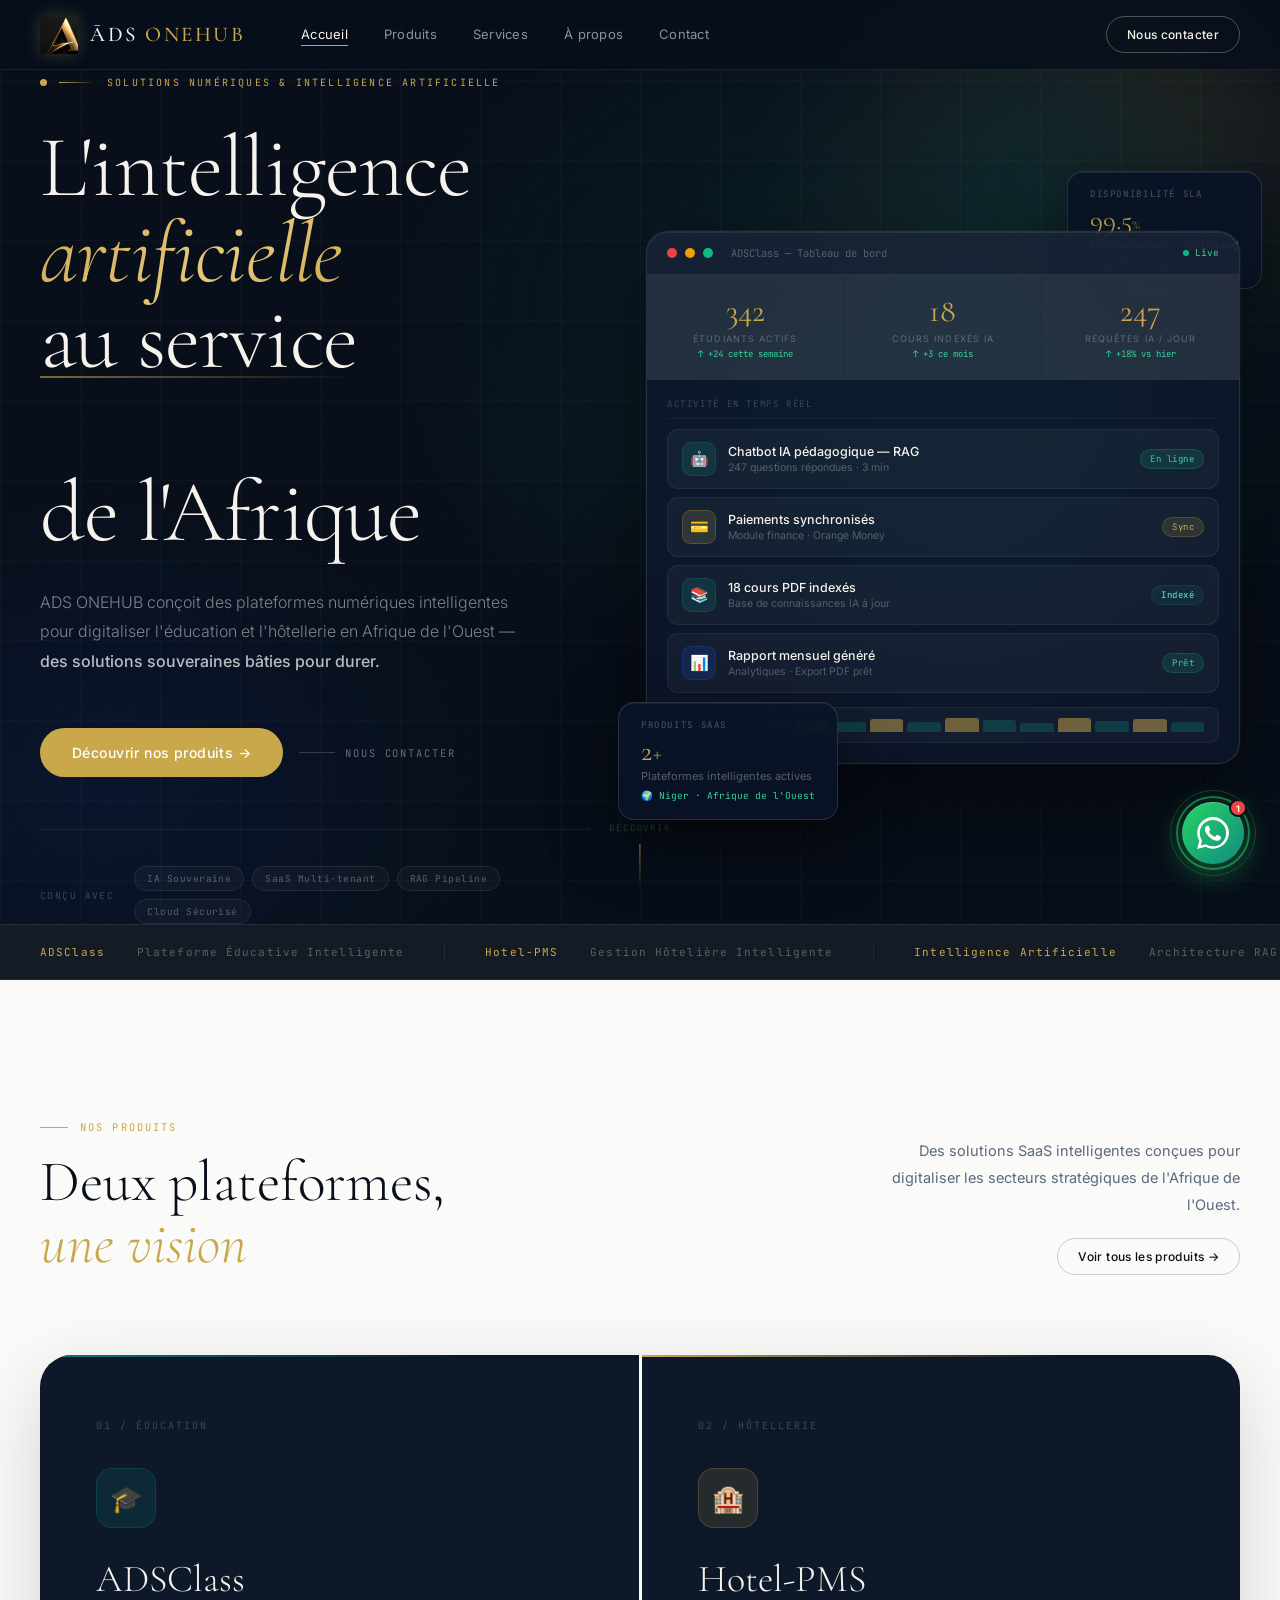
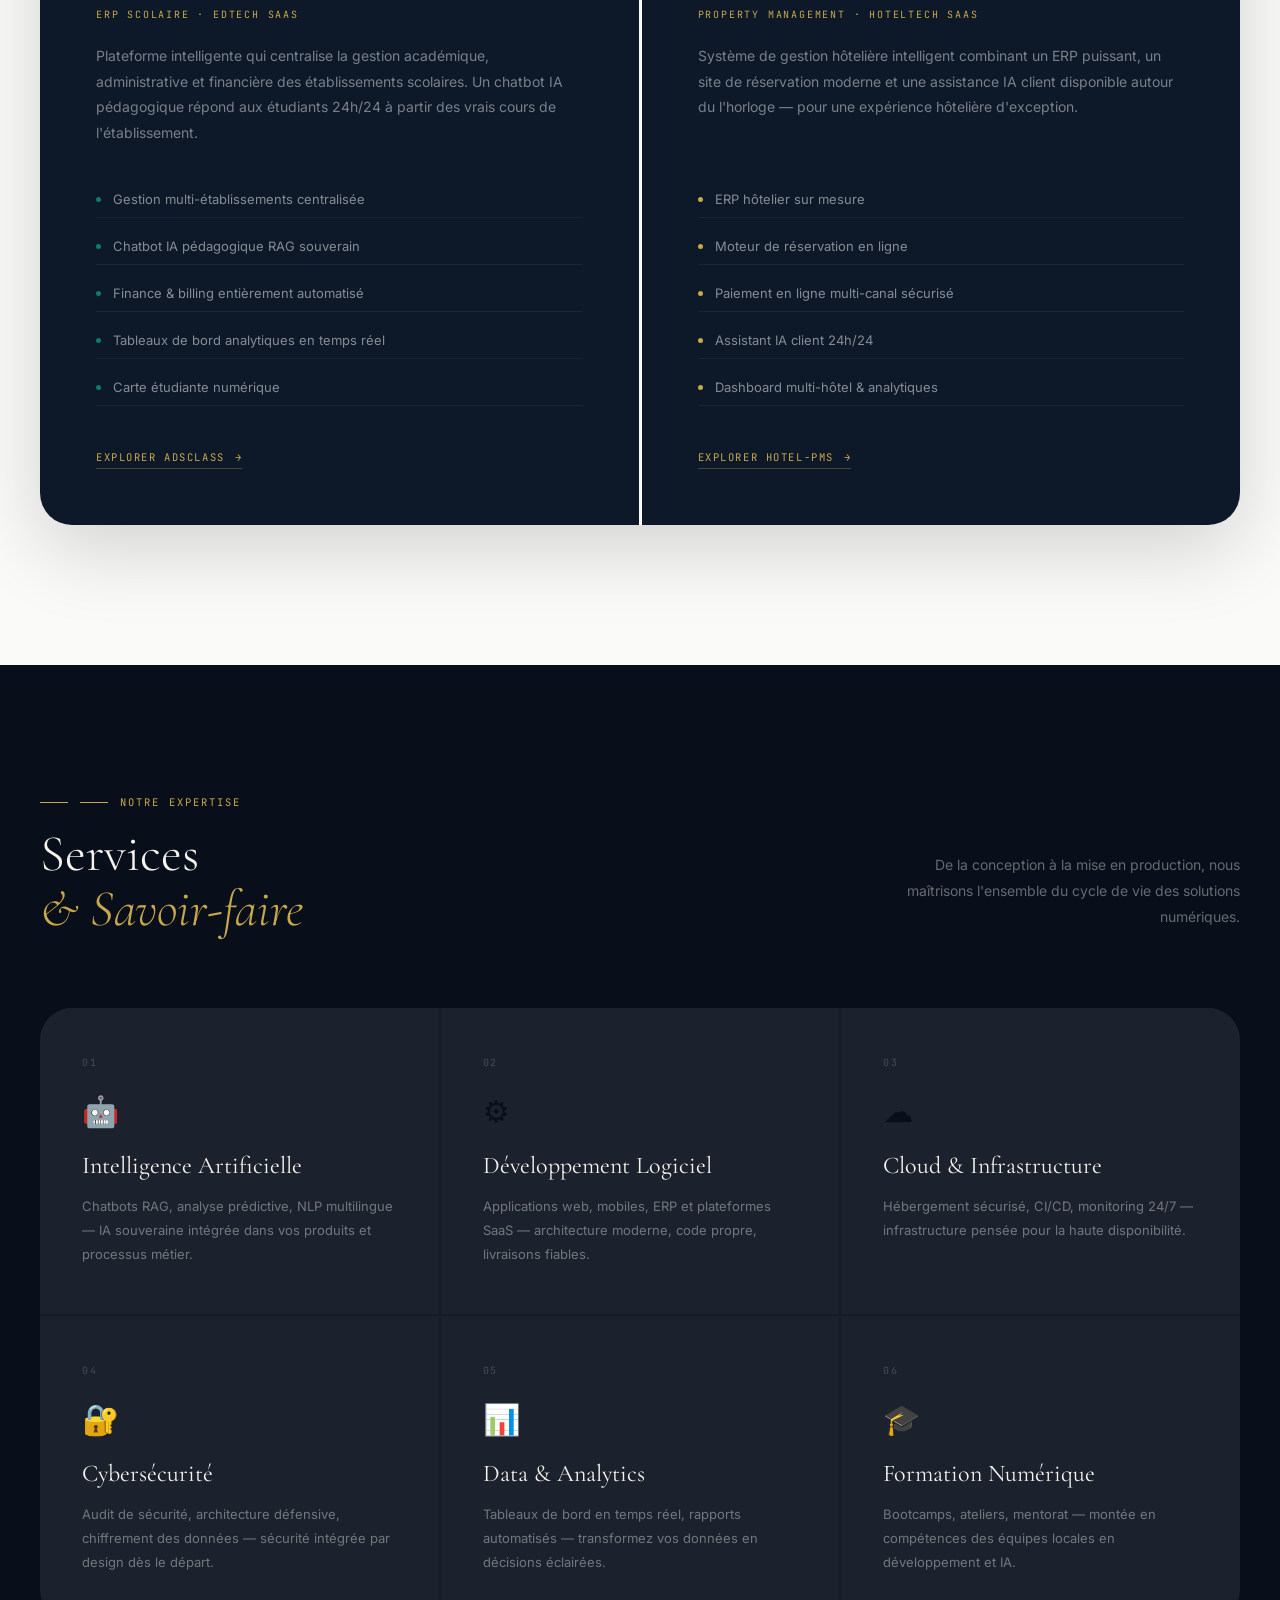
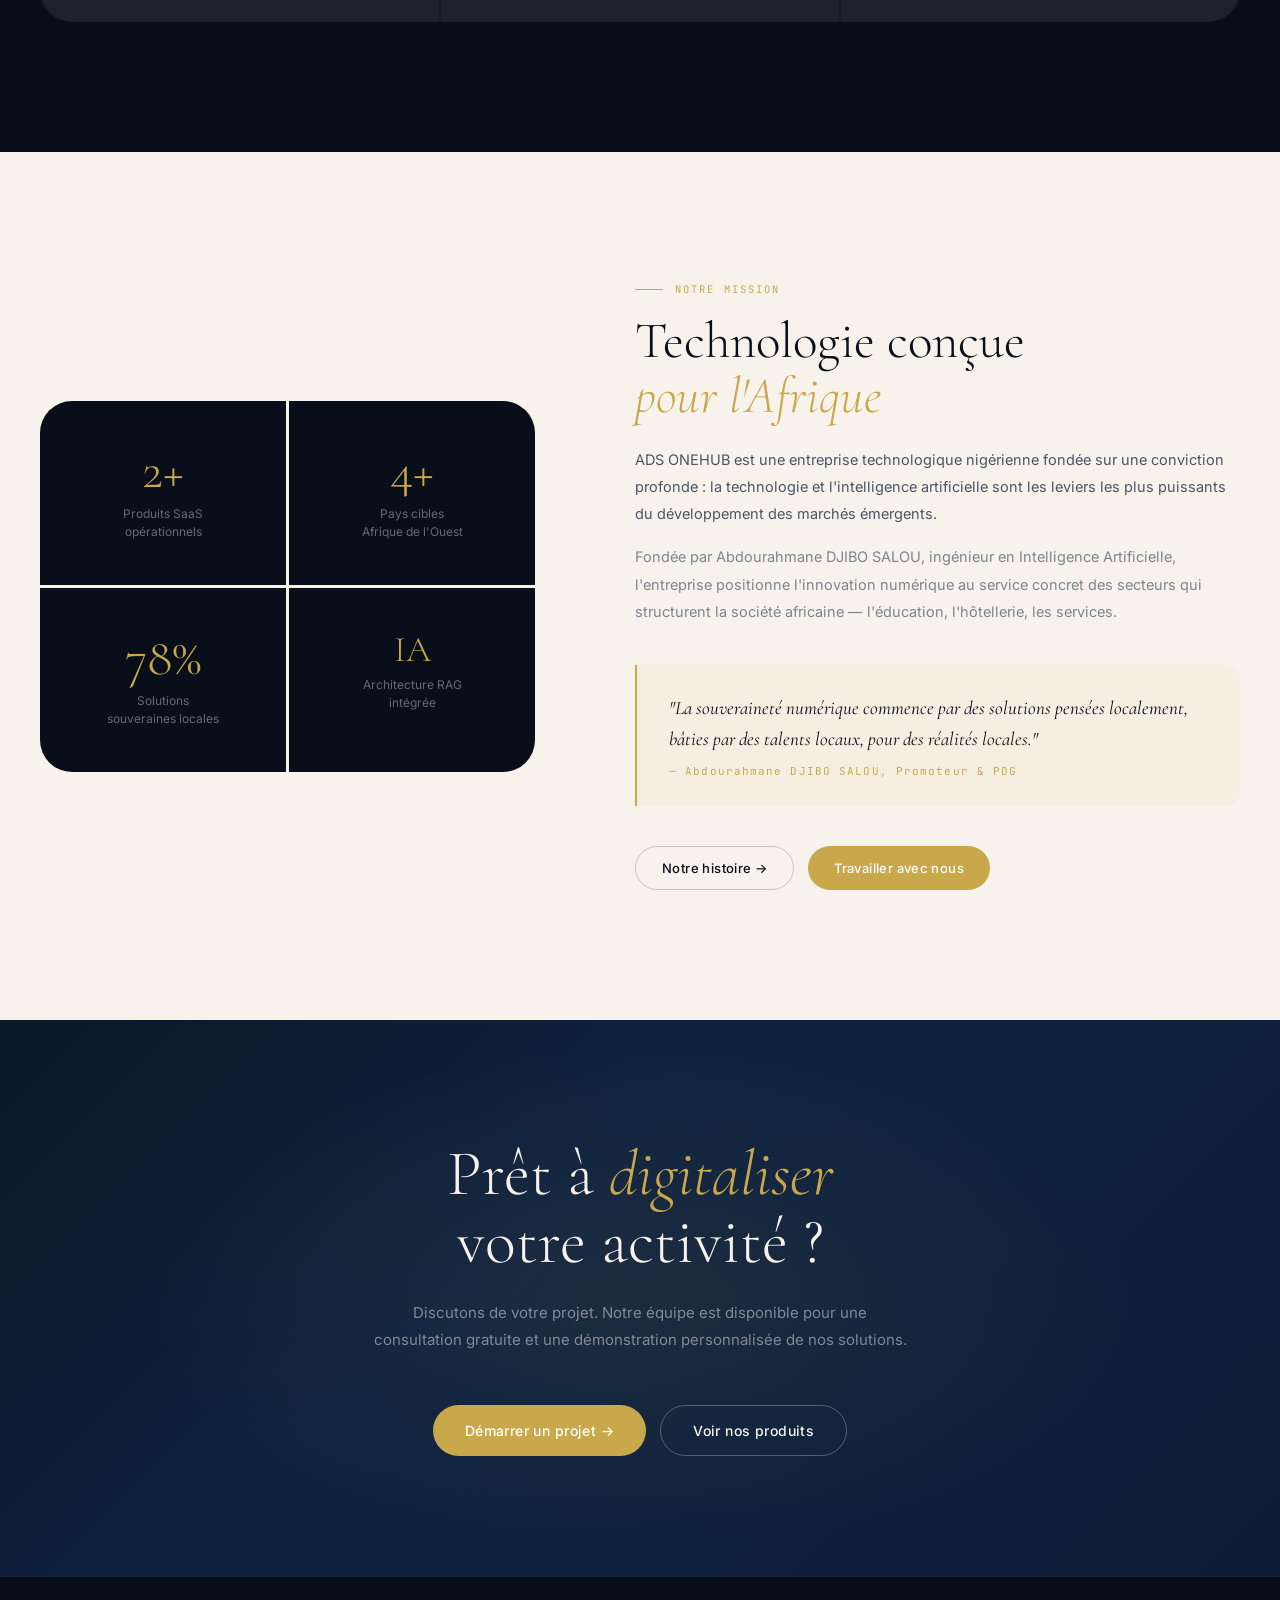
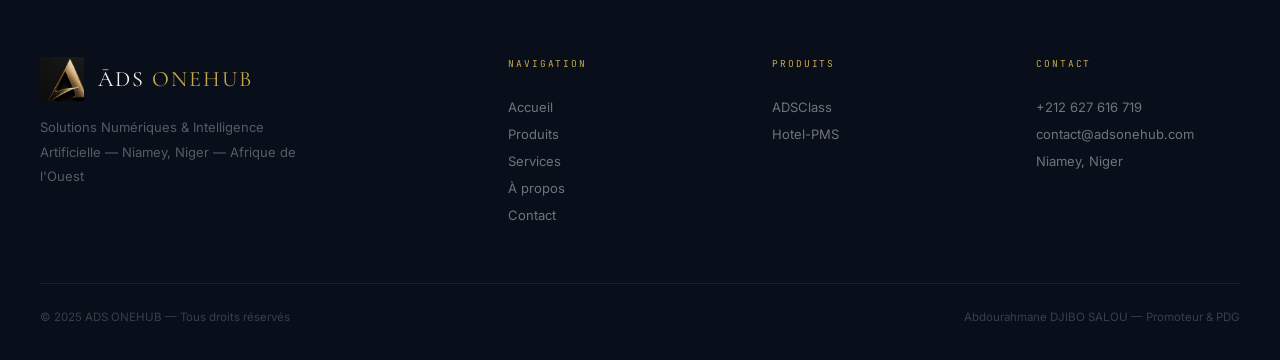
==== commit 39383df2: "add adsclass demo" ====
--- a/index.html
+++ b/index.html
@@ -954,7 +954,9 @@
   min-width: 200px;
 }
 
-.wa-float:hover .wa-tooltip,
+@media (hover: hover) and (pointer: fine) {
+  .wa-float:hover .wa-tooltip { opacity: 1; transform: translateX(0); pointer-events: auto; }
+}
 .wa-float.open .wa-tooltip {
   opacity: 1; transform: translateX(0); pointer-events: auto;
 }
--- a/shared.css
+++ b/shared.css
@@ -35,12 +35,12 @@
 *,*::before,*::after{
   box-sizing:border-box;
   margin:0;
-  padding:0
+  padding:0;
 }
 
 html{
   scroll-behavior:smooth;
-  font-size:16px
+  font-size:16px;
 }
 
 body{
@@ -49,17 +49,17 @@
   color:var(--navy);
   -webkit-font-smoothing:antialiased;
   text-rendering:optimizeLegibility;
-  overflow-x:hidden
+  overflow-x:hidden;
 }
 
 img{
   max-width:100%;
-  display:block
+  display:block;
 }
 
 a{
   color:inherit;
-  text-decoration:none
+  text-decoration:none;
 }
 
 /* ── TYPOGRAPHY ──────────────────────────────────────────────────── */
@@ -68,39 +68,39 @@
   font-family:var(--serif);
   font-weight:300;
   line-height:1.03;
-  letter-spacing:-.5px
+  letter-spacing:-.5px;
 }
 
 .t-title{
   font-family:var(--serif);
   font-weight:300;
-  line-height:1.08
+  line-height:1.08;
 }
 
 .t-mono{
   font-family:var(--mono);
-  letter-spacing:.05em
+  letter-spacing:.05em;
 }
 
 .t-gold{
-  color:var(--gold)
+  color:var(--gold);
 }
 
 .t-cream{
-  color:var(--cream)
+  color:var(--cream);
 }
 
 .t-mist{
-  color:var(--mist)
+  color:var(--mist);
 }
 
 .t-italic{
-  font-style:italic
+  font-style:italic;
 }
 
 .t-upper{
   text-transform:uppercase;
-  letter-spacing:.12em
+  letter-spacing:.12em;
 }
 
 /* ── BUTTONS ─────────────────────────────────────────────────────── */
@@ -120,7 +120,7 @@
   transition:all .22s cubic-bezier(.4,0,.2,1);
   white-space:nowrap;
   position:relative;
-  overflow:hidden
+  overflow:hidden;
 }
 
 .btn::before{
@@ -128,57 +128,57 @@
   position:absolute;
   inset:0;
   opacity:0;
-  transition:opacity .22s
+  transition:opacity .22s;
 }
 
 .btn:hover::before{
-  opacity:1
+  opacity:1;
 }
 
 .btn-gold{
   background:var(--gold);
-  color:#fff
+  color:#fff;
 }
 
 .btn-gold::before{
-  background:linear-gradient(135deg,rgba(255,255,255,.15),transparent)
+  background:linear-gradient(135deg,rgba(255,255,255,.15),transparent);
 }
 
 .btn-gold:hover{
   transform:translateY(-2px);
-  box-shadow:0 12px 36px rgba(201,168,76,.4)
+  box-shadow:0 12px 36px rgba(201,168,76,.4);
 }
 
 .btn-outline-light{
   background:transparent;
   color:var(--cream);
-  border:1.5px solid rgba(255,255,255,.28)
+  border:1.5px solid rgba(255,255,255,.28);
 }
 
 .btn-outline-light:hover{
   background:rgba(255,255,255,.08);
-  border-color:rgba(255,255,255,.6)
+  border-color:rgba(255,255,255,.6);
 }
 
 .btn-outline-dark{
   background:transparent;
   color:var(--navy);
-  border:1.5px solid rgba(8,15,26,.2)
+  border:1.5px solid rgba(8,15,26,.2);
 }
 
 .btn-outline-dark:hover{
   background:rgba(8,15,26,.05);
-  border-color:var(--navy)
+  border-color:var(--navy);
 }
 
 .btn-sm{
   font-size:12px;
-  padding:10px 20px
+  padding:10px 20px;
 }
 
 .btn-lg{
   font-size:14px;
-  padding:16px 32px
+  padding:16px 32px;
 }
 
 .btn-icon{
@@ -186,10 +186,10 @@
   height:44px;
   padding:0;
   justify-content:center;
-  border-radius:50%
-}
-
-/* ── NAV ─────────────────────────────────────────────────────────── */
+  border-radius:50%;
+}
+
+/* ── NAVIGATION ──────────────────────────────────────────────────── */
 
 .nav{
   position:fixed;
@@ -201,12 +201,12 @@
   background:rgba(8,15,26,.82);
   backdrop-filter:blur(24px) saturate(180%);
   border-bottom:1px solid var(--border);
-  transition:background .3s,box-shadow .3s
+  transition:background .3s,box-shadow .3s;
 }
 
 .nav.scrolled{
   background:rgba(8,15,26,.96);
-  box-shadow:0 4px 48px rgba(0,0,0,.35)
+  box-shadow:0 4px 48px rgba(0,0,0,.35);
 }
 
 .nav-wrap{
@@ -216,7 +216,7 @@
   width:100%;
   display:flex;
   align-items:center;
-  gap:0
+  gap:0;
 }
 
 .nav-logo{
@@ -227,23 +227,23 @@
   letter-spacing:2.5px;
   margin-right:56px;
   flex-shrink:0;
-  transition:opacity .2s
+  transition:opacity .2s;
 }
 
 .nav-logo:hover{
-  opacity:.8
+  opacity:.8;
 }
 
 .nav-logo em{
   font-style:normal;
-  color:var(--gold)
+  color:var(--gold);
 }
 
 .nav-links{
   display:flex;
   align-items:center;
   gap:36px;
-  flex:1
+  flex:1;
 }
 
 .nav-links a{
@@ -252,7 +252,7 @@
   letter-spacing:.02em;
   transition:color .2s;
   position:relative;
-  padding-bottom:2px
+  padding-bottom:2px;
 }
 
 .nav-links a::after{
@@ -263,128 +263,288 @@
   width:0;
   height:1px;
   background:var(--gold);
-  transition:width .25s
+  transition:width .25s;
 }
 
 .nav-links a:hover,
 .nav-links a.active{
-  color:var(--cream)
+  color:var(--cream);
 }
 
 .nav-links a.active::after{
-  width:100%
+  width:100%;
 }
 
 .nav-right{
   display:flex;
   align-items:center;
   gap:12px;
-  margin-left:auto
-}
-
-/* ── BOUTON MENU MOBILE ─────────────────────────────────────────── */
-
+  margin-left:auto;
+}
+
+/* ══════════════════════════════════════════════════════════════════
+   MENU MOBILE — UNE SEULE ICÔNE
+   ══════════════════════════════════════════════════════════════════ */
+
+/*
+   Par défaut, le hamburger est complètement caché.
+   Il sera affiché uniquement sous 768px.
+*/
 .nav-burger{
   display:none;
-  align-items:center;
-  justify-content:center;
-  width:44px;
-  height:44px;
-  padding:0;
-  background:transparent;
-  border:1.5px solid var(--border);
-  color:var(--cream);
-  border-radius:var(--r-sm);
-  cursor:pointer;
-  font-size:22px;
-  line-height:1;
-  flex-shrink:0;
-  position:relative;
-  z-index:1001;
-  transition:
-    background .2s,
-    border-color .2s,
-    color .2s,
-    transform .2s
-}
-
-/* Si le bouton HTML est vide, l'icône ☰ est quand même affichée */
-.nav-burger::before{
-  content:"☰";
-  display:block;
-  color:var(--cream);
-  font-size:22px;
-  line-height:1;
-  font-family:Arial,sans-serif
-}
-
-.nav-burger:hover,
-.nav-burger.active{
-  background:rgba(201,168,76,.12);
-  border-color:rgba(201,168,76,.55);
-  color:var(--gold)
-}
-
-.nav-burger:hover::before,
-.nav-burger.active::before{
-  color:var(--gold)
-}
-
-.nav-burger:active{
-  transform:scale(.94)
-}
-
-/* ── MENU MOBILE ────────────────────────────────────────────────── */
-
+}
+
+/*
+   Menu mobile caché par défaut.
+*/
 .nav-mobile{
   display:none;
-  flex-direction:column;
-  background:rgba(8,15,26,.98);
-  border-bottom:1px solid var(--border);
-  padding:8px 0
-}
-
-.nav-mobile.open{
-  display:flex
-}
-
-.nav-mobile a{
-  font-size:14px;
-  color:rgba(255,255,255,.65);
-  padding:14px 40px;
-  transition:background .15s,color .15s;
-  border-left:2px solid transparent
-}
-
-.nav-mobile a:hover{
-  background:rgba(255,255,255,.04);
-  color:var(--cream);
-  border-color:var(--gold)
+}
+
+/* ── MOBILE ──────────────────────────────────────────────────────── */
+
+@media(max-width:768px){
+
+  /* Navigation desktop complètement masquée */
+  .nav-links{
+    display:none !important;
+  }
+
+  /*
+   * Le conteneur droit (boutons CTA desktop) est
+   * complètement masqué sur mobile. Seul le
+   * hamburger doit rester visible à droite du logo.
+   */
+  .nav-right{
+    display:none !important;
+  }
+
+  /*
+   * UNE SEULE ICÔNE HAMBURGER
+   */
+  .nav-burger{
+    display:flex !important;
+    align-items:center;
+    justify-content:center;
+
+    width:44px;
+    height:44px;
+
+    padding:0;
+    margin:0;
+
+    background:transparent;
+    border:1px solid rgba(255,255,255,.18);
+
+    color:var(--cream);
+
+    border-radius:var(--r-sm);
+
+    cursor:pointer;
+
+    font-size:0;
+    line-height:1;
+
+    position:relative;
+    z-index:1001;
+
+    flex-shrink:0;
+
+    transition:
+      background .2s,
+      border-color .2s,
+      color .2s,
+      transform .2s;
+  }
+
+  /*
+   * L'icône est générée par CSS.
+   *
+   * Le contenu HTML éventuel du bouton est masqué
+   * grâce à font-size:0.
+   */
+  .nav-burger::before{
+    content:"☰";
+
+    display:block;
+
+    color:var(--cream);
+
+    font-family:Arial,sans-serif;
+
+    font-size:22px;
+
+    line-height:1;
+
+    width:100%;
+    text-align:center;
+  }
+
+  .nav-burger:hover,
+  .nav-burger.active{
+    background:rgba(201,168,76,.12);
+    border-color:rgba(201,168,76,.55);
+    color:var(--gold);
+  }
+
+  .nav-burger:hover::before,
+  .nav-burger.active::before{
+    color:var(--gold);
+  }
+
+  .nav-burger:active{
+    transform:scale(.94);
+  }
+
+  /*
+   * NAV WRAPPER
+   */
+  .nav-wrap{
+    padding:0 24px;
+    min-height:70px;
+    width:100%;
+  }
+
+  /*
+   * LOGO
+   */
+  .nav-logo{
+    margin-right:0;
+    flex:1;
+    min-width:0;
+  }
+
+  .nav-logo-img{
+    margin-right:0;
+    flex:1;
+    min-width:0;
+  }
+
+  .nav-logo-img-el{
+    height:34px;
+  }
+
+  .nav-logo-text{
+    font-size:18px;
+    letter-spacing:2px;
+  }
+
+  /*
+   * MENU MOBILE
+   */
+  .nav-mobile{
+    display:none;
+
+    position:absolute;
+    top:100%;
+    left:0;
+    right:0;
+
+    width:100%;
+
+    flex-direction:column;
+
+    background:rgba(8,15,26,.98);
+
+    border-top:1px solid rgba(255,255,255,.05);
+
+    border-bottom:1px solid var(--border);
+
+    padding:8px 0;
+
+    box-shadow:0 16px 40px rgba(0,0,0,.35);
+
+    max-height:calc(100vh - 70px);
+    overflow-y:auto;
+  }
+
+  /*
+   * Le JavaScript doit ajouter .open
+   * pour ouvrir le menu.
+   */
+  .nav-mobile.open{
+    display:flex;
+  }
+
+  .nav-mobile a{
+    display:block;
+
+    width:100%;
+
+    font-size:14px;
+
+    color:rgba(255,255,255,.65);
+
+    padding:15px 24px;
+
+    transition:
+      background .15s,
+      color .15s,
+      border-color .15s;
+
+    border-left:2px solid transparent;
+  }
+
+  .nav-mobile a:hover,
+  .nav-mobile a:active{
+    background:rgba(255,255,255,.04);
+    color:var(--cream);
+    border-color:var(--gold);
+  }
+
+  /* ── RESTE DU RESPONSIVE ─────────────────────────────────────── */
+
+  .s-pad{
+    padding:90px 24px;
+  }
+
+  .s-pad-sm{
+    padding:60px 24px;
+  }
+
+  .g-2,
+  .g-3,
+  .g-4{
+    grid-template-columns:1fr;
+  }
+
+  .page-hero{
+    padding:130px 24px 80px;
+  }
+
+  .footer{
+    padding:60px 24px 30px;
+  }
+
+  .footer-grid{
+    grid-template-columns:1fr;
+    gap:36px;
+  }
 }
 
 /* ── SECTION COMMONS ─────────────────────────────────────────────── */
 
 .s-pad{
-  padding:130px 40px
+  padding:130px 40px;
 }
 
 .s-pad-sm{
-  padding:90px 40px
+  padding:90px 40px;
 }
 
 .s-wrap{
   max-width:1320px;
-  margin:0 auto
+  margin:0 auto;
 }
 
 .s-wrap-md{
   max-width:960px;
-  margin:0 auto
+  margin:0 auto;
 }
 
 .s-wrap-sm{
   max-width:720px;
-  margin:0 auto
+  margin:0 auto;
 }
 
 .s-label{
@@ -396,41 +556,41 @@
   margin-bottom:18px;
   display:flex;
   align-items:center;
-  gap:12px
+  gap:12px;
 }
 
 .s-label::before{
   content:'';
   width:28px;
   height:1px;
-  background:var(--gold)
+  background:var(--gold);
 }
 
 .s-heading{
   font-family:var(--serif);
   font-weight:300;
   line-height:1.07;
-  color:var(--navy)
+  color:var(--navy);
 }
 
 .s-heading.light{
-  color:var(--cream)
+  color:var(--cream);
 }
 
 .s-heading em{
   font-style:italic;
-  color:var(--gold)
+  color:var(--gold);
 }
 
 .s-sub{
   font-size:15px;
   line-height:1.8;
   color:var(--slate);
-  margin-top:14px
+  margin-top:14px;
 }
 
 .s-sub.light{
-  color:var(--mist)
+  color:var(--mist);
 }
 
 /* ── GRID SYSTEMS ────────────────────────────────────────────────── */
@@ -438,33 +598,33 @@
 .g-2{
   display:grid;
   grid-template-columns:1fr 1fr;
-  gap:24px
+  gap:24px;
 }
 
 .g-3{
   display:grid;
   grid-template-columns:repeat(3,1fr);
-  gap:24px
+  gap:24px;
 }
 
 .g-4{
   display:grid;
   grid-template-columns:repeat(4,1fr);
-  gap:20px
+  gap:20px;
 }
 
 .g-split{
   display:grid;
   grid-template-columns:1fr 1fr;
   gap:80px;
-  align-items:center
+  align-items:center;
 }
 
 .g-split-lg{
   display:grid;
   grid-template-columns:1.1fr .9fr;
   gap:100px;
-  align-items:center
+  align-items:center;
 }
 
 /* ── CARDS ───────────────────────────────────────────────────────── */
@@ -473,22 +633,22 @@
   background:#fff;
   border:1px solid var(--border-lt);
   border-radius:var(--r-lg);
-  transition:box-shadow .25s,transform .25s
+  transition:box-shadow .25s,transform .25s;
 }
 
 .card:hover{
   box-shadow:var(--shadow-lg);
-  transform:translateY(-4px)
+  transform:translateY(-4px);
 }
 
 .card-dark{
   background:rgba(255,255,255,.04);
-  border:1px solid var(--border)
+  border:1px solid var(--border);
 }
 
 .card-dark:hover{
   background:rgba(255,255,255,.07);
-  border-color:rgba(255,255,255,.14)
+  border-color:rgba(255,255,255,.14);
 }
 
 /* ── DIVIDERS ────────────────────────────────────────────────────── */
@@ -501,7 +661,7 @@
     var(--border-lt) 50%,
     transparent
   );
-  margin:0 40px
+  margin:0 40px;
 }
 
 .divider-gold{
@@ -512,7 +672,7 @@
     transparent
   );
   height:1px;
-  opacity:.3
+  opacity:.3;
 }
 
 /* ── FOOTER ──────────────────────────────────────────────────────── */
@@ -520,16 +680,15 @@
 .footer{
   background:var(--navy);
   border-top:1px solid var(--border);
-  padding:80px 40px 36px
+  padding:80px 40px 36px;
 }
 
 .footer-grid{
   max-width:1320px;
-  margin:0 auto;
+  margin:0 auto 60px;
   display:grid;
   grid-template-columns:2fr 1fr 1fr 1fr;
   gap:60px;
-  margin-bottom:60px
 }
 
 .footer-brand-name{
@@ -537,19 +696,19 @@
   font-size:22px;
   color:var(--cream);
   letter-spacing:2px;
-  margin-bottom:14px
+  margin-bottom:14px;
 }
 
 .footer-brand-name em{
   font-style:normal;
-  color:var(--gold)
+  color:var(--gold);
 }
 
 .footer-brand p{
   font-size:13px;
   color:rgba(255,255,255,.32);
   line-height:1.9;
-  max-width:260px
+  max-width:260px;
 }
 
 .footer-col-title{
@@ -558,23 +717,23 @@
   letter-spacing:.2em;
   color:var(--gold);
   text-transform:uppercase;
-  margin-bottom:18px
+  margin-bottom:18px;
 }
 
 .footer-col{
   display:flex;
   flex-direction:column;
-  gap:11px
+  gap:11px;
 }
 
 .footer-col a{
   font-size:13px;
   color:rgba(255,255,255,.42);
-  transition:color .2s
+  transition:color .2s;
 }
 
 .footer-col a:hover{
-  color:var(--cream)
+  color:var(--cream);
 }
 
 .footer-bottom{
@@ -588,7 +747,7 @@
   border-top:1px solid var(--border);
   padding-top:26px;
   font-size:11.5px;
-  color:rgba(255,255,255,.2)
+  color:rgba(255,255,255,.2);
 }
 
 /* ── PAGE HERO ───────────────────────────────────────────────────── */
@@ -597,7 +756,7 @@
   padding:160px 40px 100px;
   background:var(--navy);
   position:relative;
-  overflow:hidden
+  overflow:hidden;
 }
 
 .page-hero-bg{
@@ -613,21 +772,21 @@
       ellipse 40% 40% at 15% 80%,
       rgba(27,79,216,.08) 0%,
       transparent 60%
-    )
+    );
 }
 
 .page-hero-noise{
   position:absolute;
   inset:0;
   opacity:.025;
-  background-image:url("data:image/svg+xml,%3Csvg viewBox='0 0 256 256' xmlns='http://www.w3.org/2000/svg'%3E%3Cfilter id='n'%3E%3CfeTurbulence type='fractalNoise' baseFrequency='.9' numOctaves='4' stitchTiles='stitch'/%3E%3C/filter%3E%3Crect width='100%25' height='100%25' filter='url(%23n)' opacity='1'/%3E%3C/svg%3E")
+  background-image:url("data:image/svg+xml,%3Csvg viewBox='0 0 256 256' xmlns='http://www.w3.org/2000/svg'%3E%3Cfilter id='n'%3E%3CfeTurbulence type='fractalNoise' baseFrequency='.9' numOctaves='4' stitchTiles='stitch'/%3E%3C/filter%3E%3Crect width='100%25' height='100%25' filter='url(%23n)' opacity='1'/%3E%3C/svg%3E");
 }
 
 .page-hero-inner{
   position:relative;
   z-index:2;
   max-width:1320px;
-  margin:0 auto
+  margin:0 auto;
 }
 
 .breadcrumb{
@@ -639,20 +798,20 @@
   letter-spacing:.15em;
   color:rgba(255,255,255,.35);
   text-transform:uppercase;
-  margin-bottom:32px
+  margin-bottom:32px;
 }
 
 .breadcrumb a{
   color:rgba(255,255,255,.35);
-  transition:color .2s
+  transition:color .2s;
 }
 
 .breadcrumb a:hover{
-  color:var(--gold)
+  color:var(--gold);
 }
 
 .breadcrumb span{
-  color:rgba(255,255,255,.18)
+  color:rgba(255,255,255,.18);
 }
 
 .page-hero h1{
@@ -661,19 +820,19 @@
   font-weight:300;
   color:var(--cream);
   line-height:1.04;
-  margin-bottom:24px
+  margin-bottom:24px;
 }
 
 .page-hero h1 em{
   font-style:italic;
-  color:var(--gold)
+  color:var(--gold);
 }
 
 .page-hero p{
   font-size:16px;
   color:var(--mist);
   max-width:560px;
-  line-height:1.85
+  line-height:1.85;
 }
 
 /* ── ANIMATIONS ──────────────────────────────────────────────────── */
@@ -681,251 +840,82 @@
 @keyframes fadeUp{
   from{
     opacity:0;
-    transform:translateY(24px)
-  }
+    transform:translateY(24px);
+  }
+
   to{
     opacity:1;
-    transform:none
+    transform:none;
   }
 }
 
 @keyframes fadeIn{
   from{
-    opacity:0
-  }
+    opacity:0;
+  }
+
   to{
-    opacity:1
+    opacity:1;
   }
 }
 
 @keyframes shimmer{
   0%{
-    transform:translateX(-100%)
-  }
+    transform:translateX(-100%);
+  }
+
   100%{
-    transform:translateX(200%)
+    transform:translateX(200%);
   }
 }
 
 .anim-up{
-  animation:fadeUp .7s cubic-bezier(.4,0,.2,1) both
+  animation:fadeUp .7s cubic-bezier(.4,0,.2,1) both;
 }
 
 .anim-up-2{
-  animation:fadeUp .7s .12s cubic-bezier(.4,0,.2,1) both
+  animation:fadeUp .7s .12s cubic-bezier(.4,0,.2,1) both;
 }
 
 .anim-up-3{
-  animation:fadeUp .7s .24s cubic-bezier(.4,0,.2,1) both
+  animation:fadeUp .7s .24s cubic-bezier(.4,0,.2,1) both;
 }
 
 .anim-in{
-  animation:fadeIn .6s cubic-bezier(.4,0,.2,1) both
+  animation:fadeIn .6s cubic-bezier(.4,0,.2,1) both;
 }
 
 /* ── SCROLLBAR ───────────────────────────────────────────────────── */
 
 ::-webkit-scrollbar{
-  width:5px
+  width:5px;
 }
 
 ::-webkit-scrollbar-track{
-  background:var(--navy-2)
+  background:var(--navy-2);
 }
 
 ::-webkit-scrollbar-thumb{
   background:var(--gold);
-  border-radius:4px
-}
-
-/* ── RESPONSIVE ──────────────────────────────────────────────────── */
+  border-radius:4px;
+}
+
+/* ── TABLET ──────────────────────────────────────────────────────── */
 
 @media(max-width:1080px){
 
   .g-split,
   .g-split-lg{
     grid-template-columns:1fr;
-    gap:60px
+    gap:60px;
   }
 
   .g-3{
-    grid-template-columns:1fr 1fr
+    grid-template-columns:1fr 1fr;
   }
 
   .footer-grid{
     grid-template-columns:1fr 1fr;
-    gap:40px
-  }
-}
-
-/* ── RESPONSIVE MOBILE NAVIGATION ───────────────────────────────── */
-
-@media(max-width:768px){
-
-  /* Navigation principale */
-  .nav-links{
-    display:none
-  }
-
-  /*
-   * IMPORTANT :
-   * On ne masque plus .nav-right.
-   * Le bouton hamburger peut donc rester visible
-   * s'il se trouve à l'intérieur de .nav-right.
-   */
-  .nav-right{
-    display:flex;
-    align-items:center;
-    gap:12px;
-    margin-left:auto
-  }
-
-  /* Masquer uniquement les boutons desktop */
-  .nav-right .btn-outline-light{
-    display:none
-  }
-
-  /* Afficher le bouton hamburger */
-  .nav-burger{
-    display:flex;
-    align-items:center;
-    justify-content:center;
-    width:44px;
-    height:44px;
-    padding:0;
-    margin-left:0;
-    flex-shrink:0;
-    background:transparent;
-    border:1px solid rgba(255,255,255,.18);
-    color:var(--cream);
-    border-radius:var(--r-sm);
-    cursor:pointer;
-    font-size:22px;
-    line-height:1;
-    position:relative;
-    z-index:1001;
-    transition:
-      background .2s,
-      border-color .2s,
-      color .2s,
-      transform .2s
-  }
-
-  /*
-   * Icône hamburger forcée.
-   * Elle apparaît même si le <button> HTML est vide.
-   */
-  .nav-burger::before{
-    content:"☰";
-    display:block;
-    color:var(--cream);
-    font-size:22px;
-    line-height:1;
-    font-family:Arial,sans-serif
-  }
-
-  .nav-burger:hover,
-  .nav-burger.active{
-    background:rgba(201,168,76,.12);
-    border-color:rgba(201,168,76,.55);
-    color:var(--gold)
-  }
-
-  .nav-burger:hover::before,
-  .nav-burger.active::before{
-    color:var(--gold)
-  }
-
-  .nav-burger:active{
-    transform:scale(.94)
-  }
-
-  /* Conteneur de navigation */
-  .nav-wrap{
-    padding:0 24px;
-    min-height:70px;
-    width:100%;
-  }
-
-  /* Logo */
-  .nav-logo-img{
-    margin-right:0;
-    flex:1;
-    min-width:0;
-  }
-
-  .nav-logo-img-el{
-    height:34px;
-  }
-
-  .nav-logo-text{
-    font-size:18px;
-    letter-spacing:2px;
-  }
-
-  /*
-   * Menu mobile
-   */
-  .nav-mobile{
-    display:none;
-    width:100%;
-    flex-direction:column;
-    background:rgba(8,15,26,.98);
-    border-top:1px solid rgba(255,255,255,.05);
-    border-bottom:1px solid var(--border);
-    padding:8px 0;
-    box-shadow:0 16px 40px rgba(0,0,0,.35);
-  }
-
-  .nav-mobile.open{
-    display:flex;
-  }
-
-  .nav-mobile a{
-    display:block;
-    width:100%;
-    font-size:14px;
-    color:rgba(255,255,255,.65);
-    padding:15px 24px;
-    transition:
-      background .15s,
-      color .15s,
-      border-color .15s;
-    border-left:2px solid transparent;
-  }
-
-  .nav-mobile a:hover,
-  .nav-mobile a:active{
-    background:rgba(255,255,255,.04);
-    color:var(--cream);
-    border-color:var(--gold);
-  }
-
-  /* Le reste du responsive */
-  .s-pad{
-    padding:90px 24px;
-  }
-
-  .s-pad-sm{
-    padding:60px 24px;
-  }
-
-  .g-2,
-  .g-3,
-  .g-4{
-    grid-template-columns:1fr;
-  }
-
-  .page-hero{
-    padding:130px 24px 80px;
-  }
-
-  .footer{
-    padding:60px 24px 30px;
-  }
-
-  .footer-grid{
-    grid-template-columns:1fr;
-    gap:36px;
+    gap:40px;
   }
 }
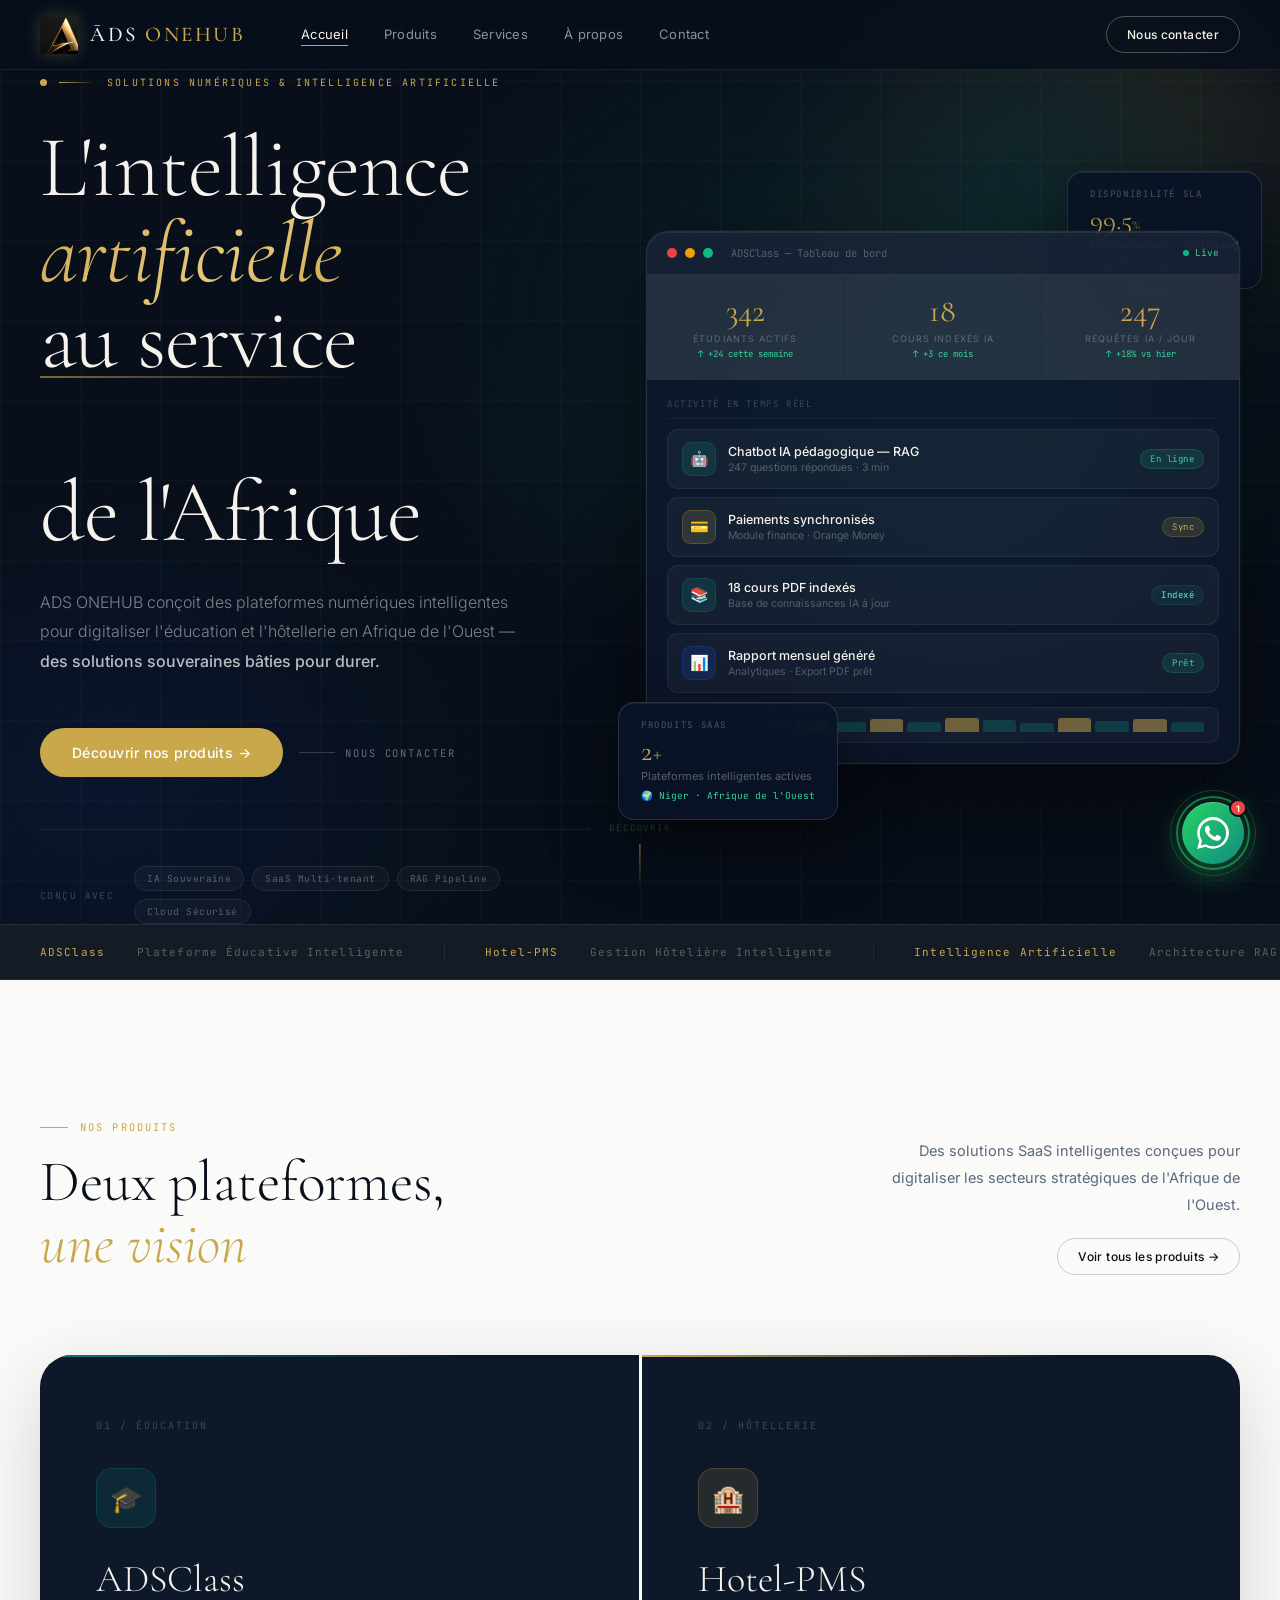
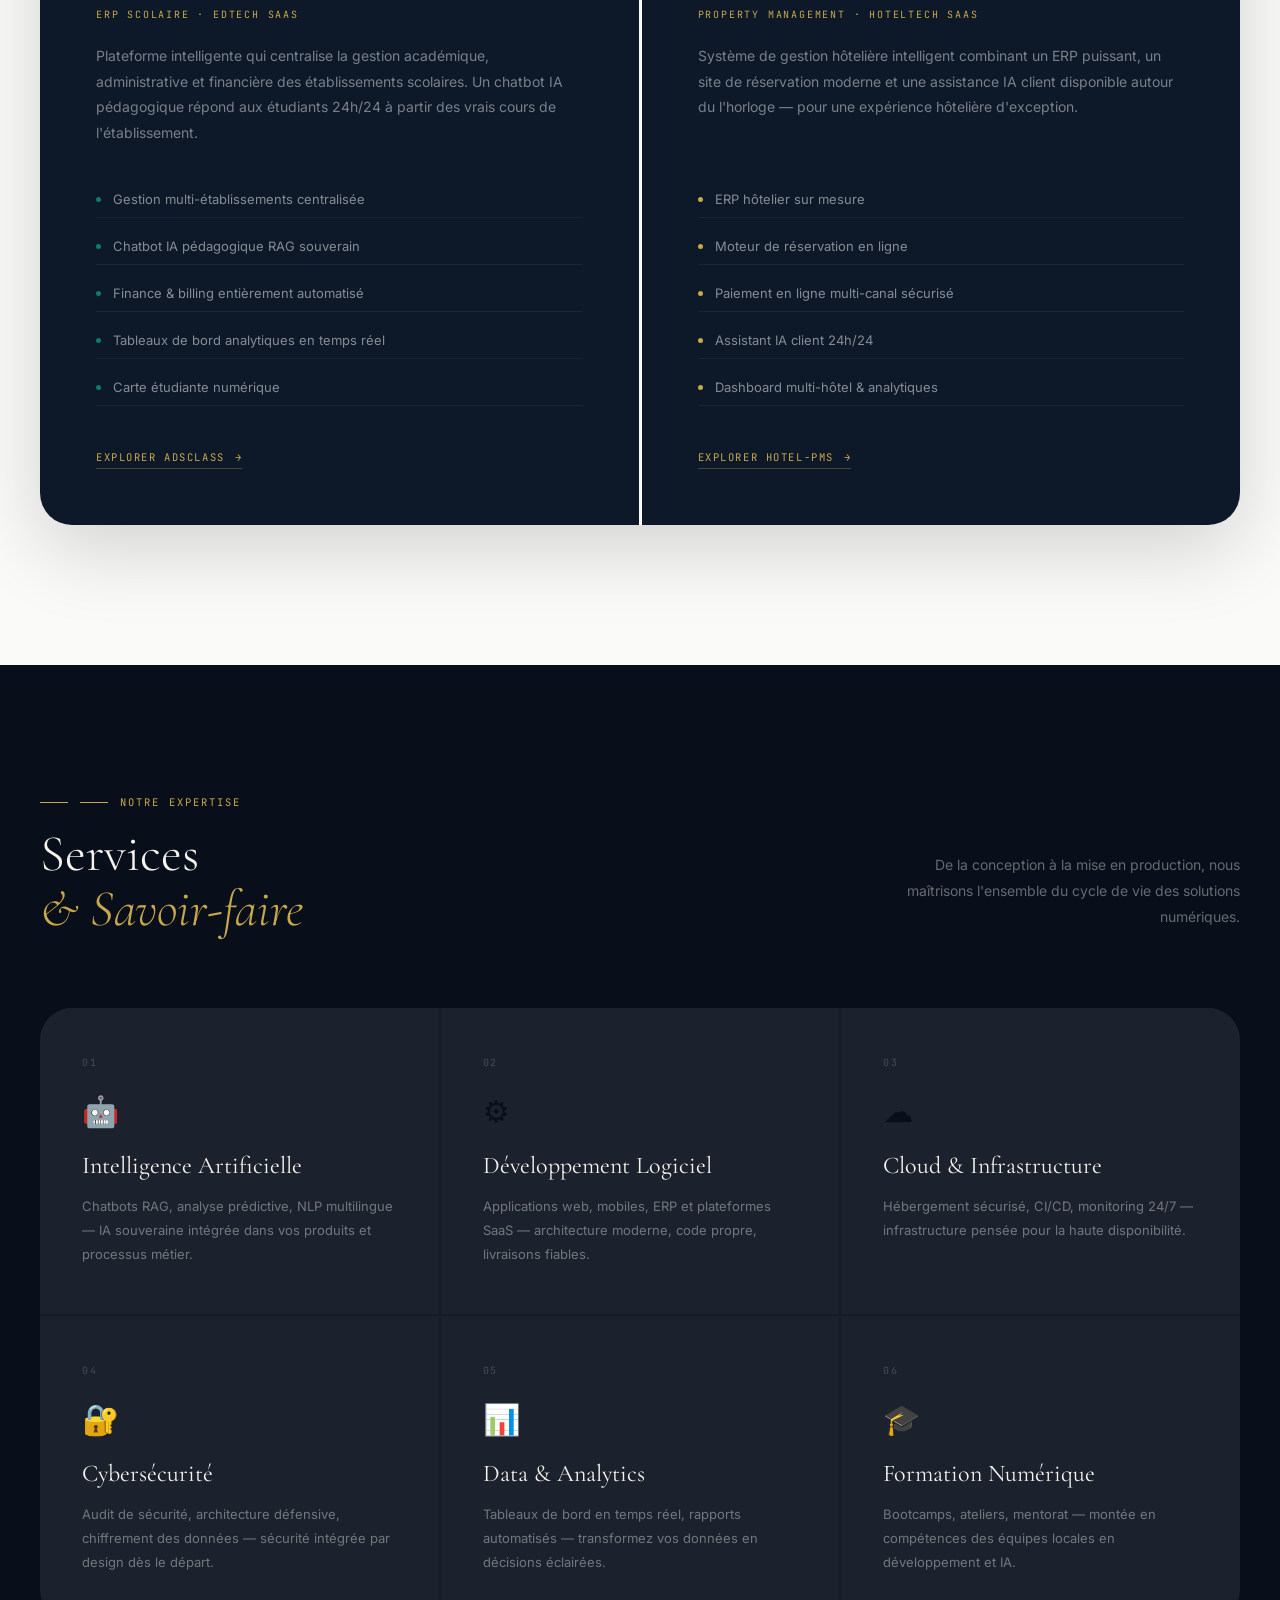
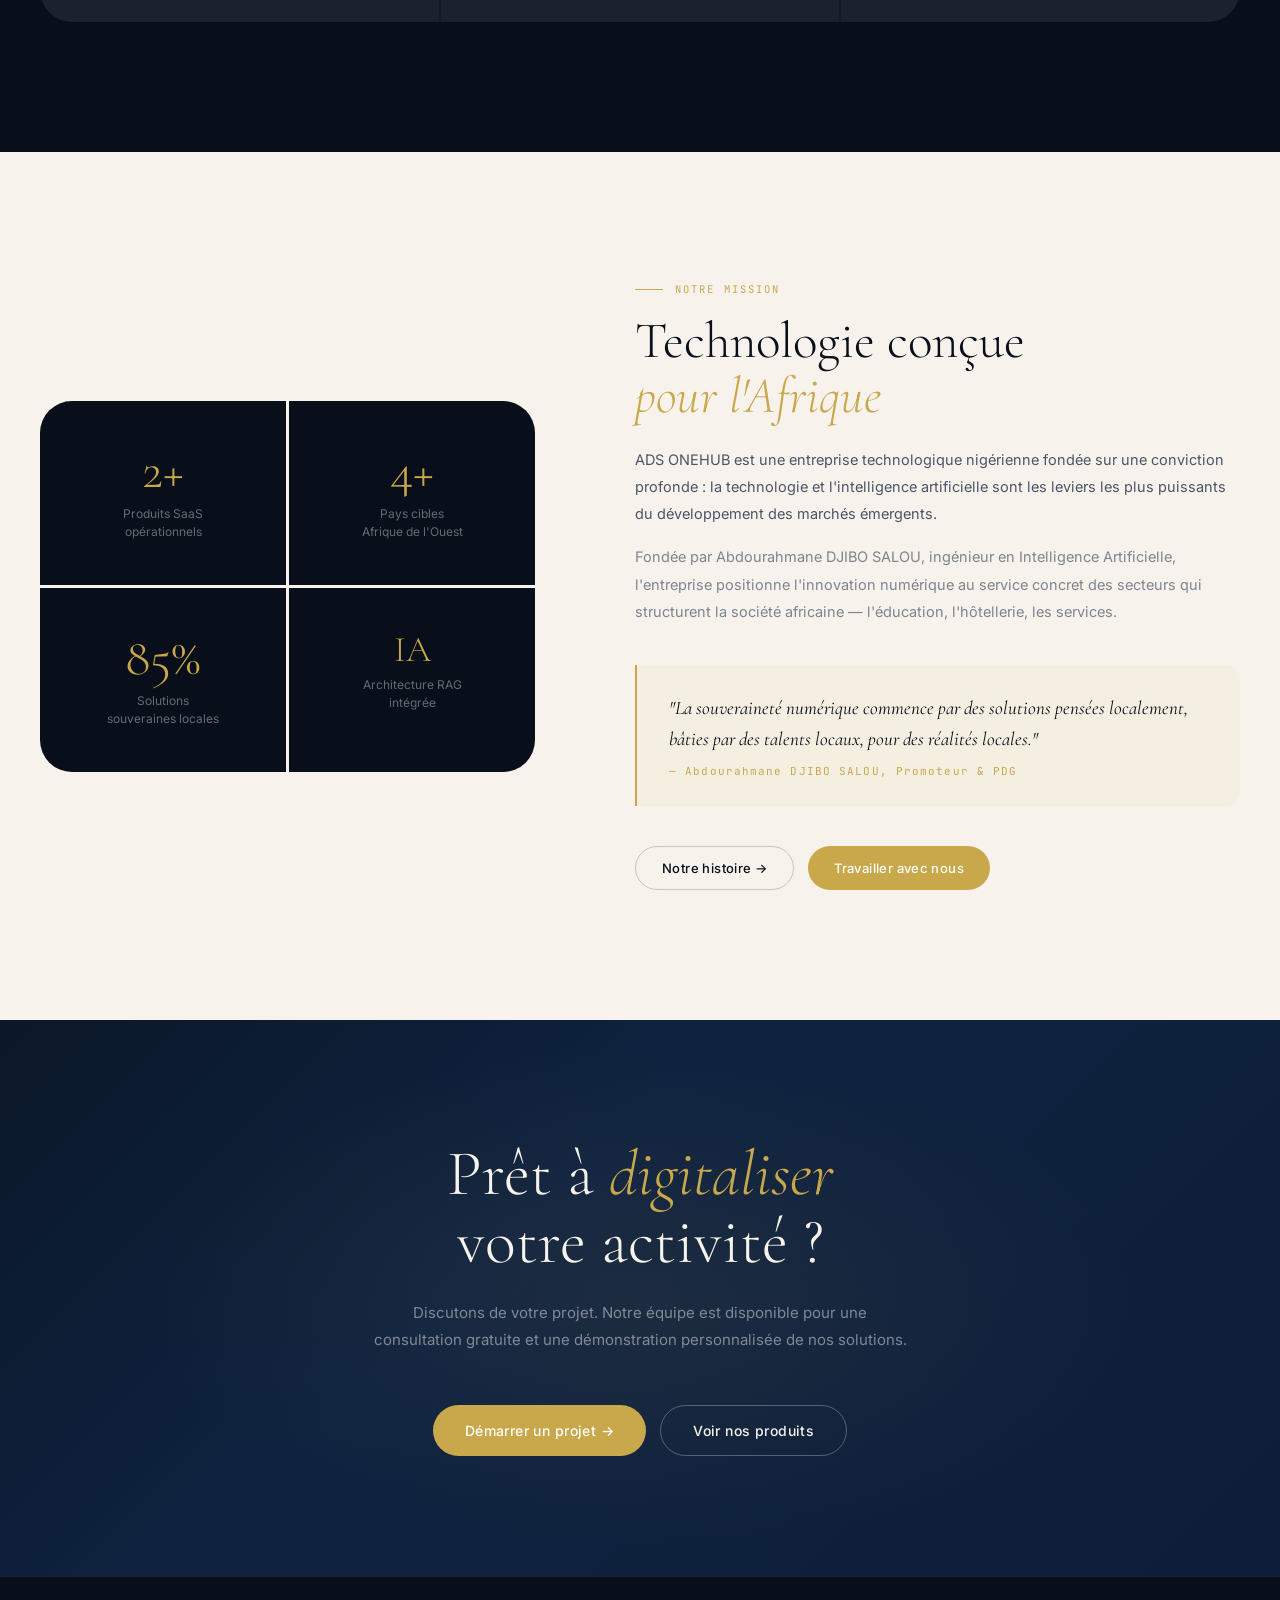
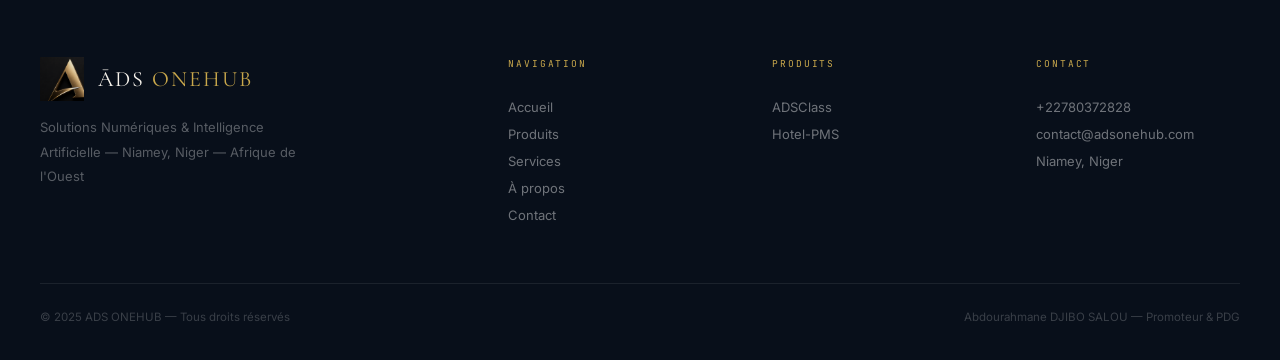
==== commit 198e4b76: "Mod Contact" ====
--- a/index.html
+++ b/index.html
@@ -63,7 +63,7 @@
     "areaServed": ["Niger", "Afrique de l'Ouest", "Maroc"],
     "contactPoint": {
       "@type": "ContactPoint",
-      "telephone": "+212627616719",
+      "telephone": "+22780372828/+212627616719",
       "email": "contact@adsonehub.com",
       "contactType": "customer service",
       "availableLanguage": ["French", "English", "Arabic"]
@@ -1542,7 +1542,7 @@
 
     <div class="footer-col">
       <div class="footer-col-title">Contact</div>
-      <a href="tel:+212627616719">+212 627 616 719</a>
+      <a href="tel:+22780372828">+22780372828</a>
       <a href="mailto:contact@adsonehub.com">contact@adsonehub.com</a>
       <a>Niamey, Niger</a>
     </div>
@@ -1634,7 +1634,7 @@
     </div>
 
     <a
-      href="https://wa.me/212627616719?text=Bonjour%20ADS%20ONEHUB%2C%20je%20souhaite%20discuter%20de%20votre%20solution%20et%20obtenir%20plus%20d%27informations."
+      href="https://wa.me/22780372828?text=Bonjour%20ADS%20ONEHUB%2C%20je%20souhaite%20discuter%20de%20votre%20solution%20et%20obtenir%20plus%20d%27informations."
       target="_blank"
       rel="noopener"
       class="wa-tooltip-cta"
@@ -1647,7 +1647,7 @@
   </div>
 
   <a
-    href="https://wa.me/212627616719?text=Bonjour%20ADS%20ONEHUB.%20Je%20souhaite%20obtenir%20plus%20d'informations%20sur%20vos%20solutions."
+    href="https://wa.me/22780372828?text=Bonjour%20ADS%20ONEHUB.%20Je%20souhaite%20obtenir%20plus%20d'informations%20sur%20vos%20solutions."
     target="_blank"
     rel="noopener"
     class="wa-btn"
